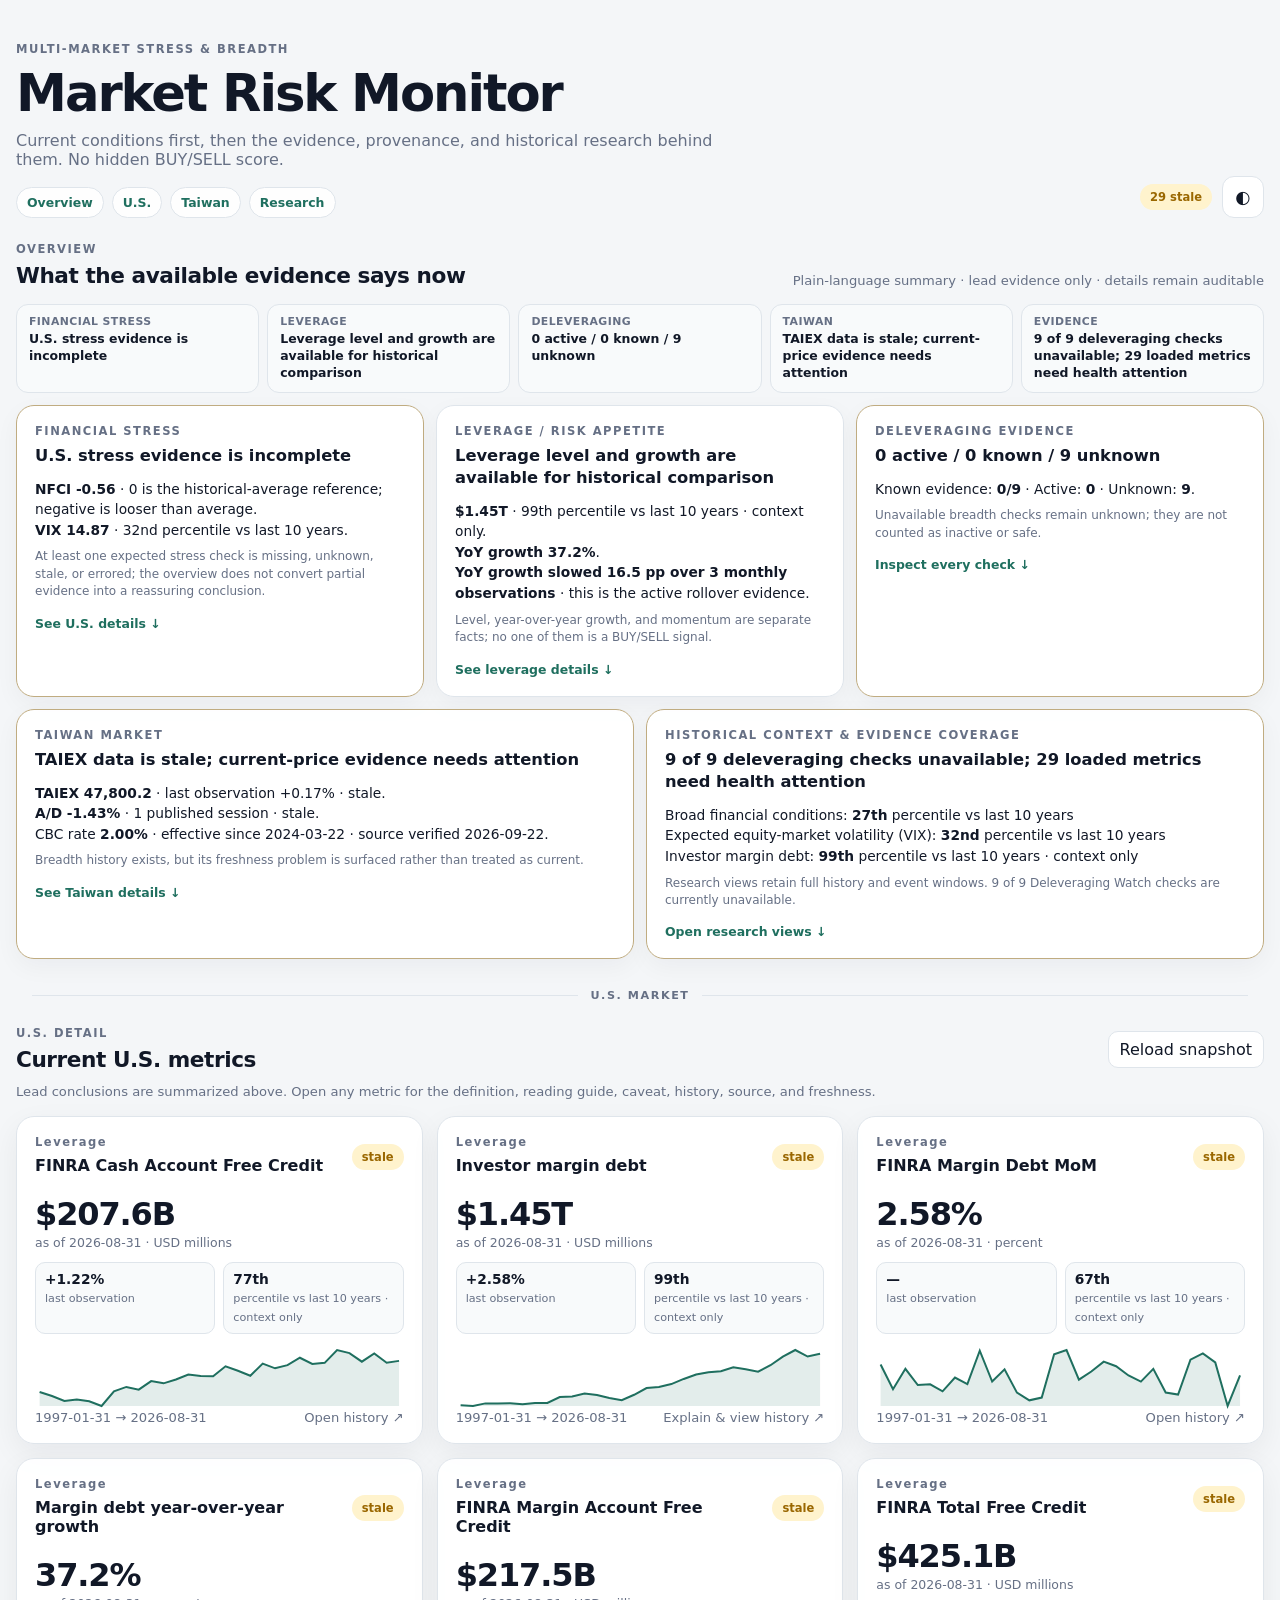
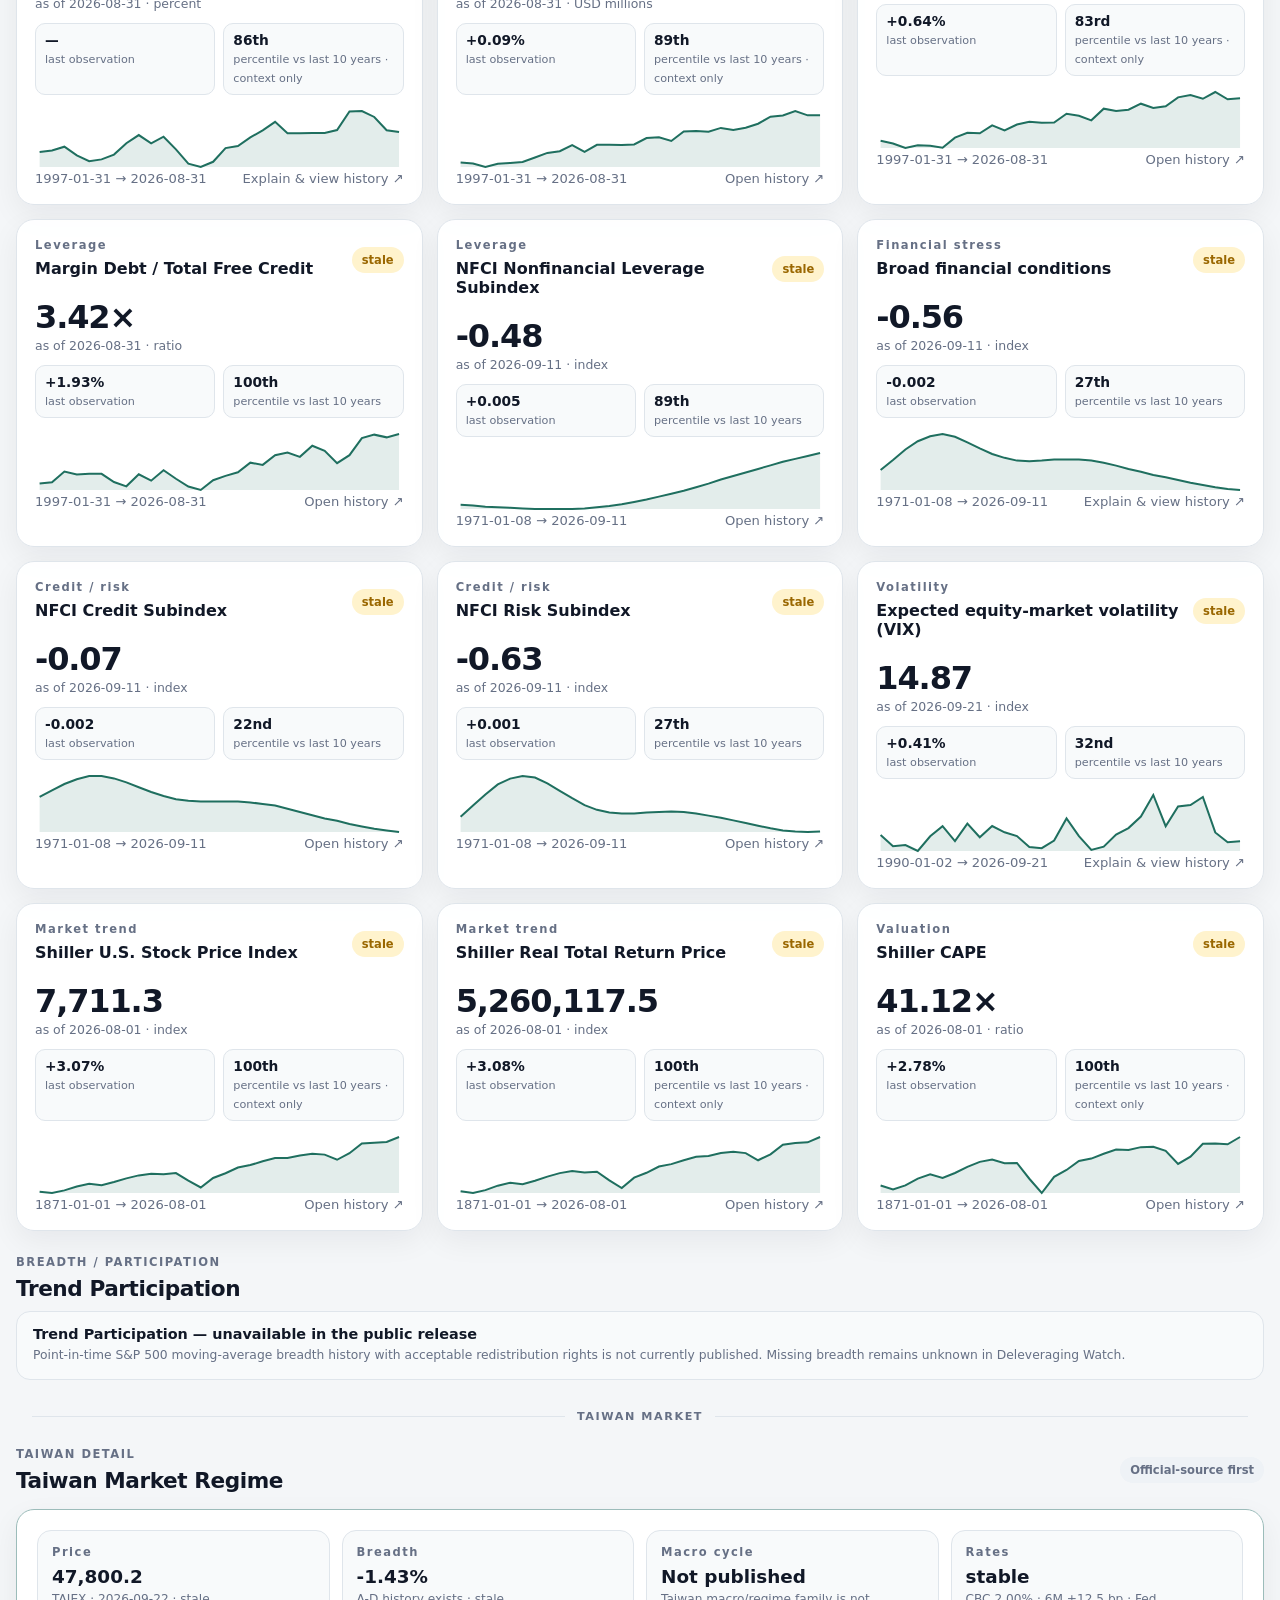
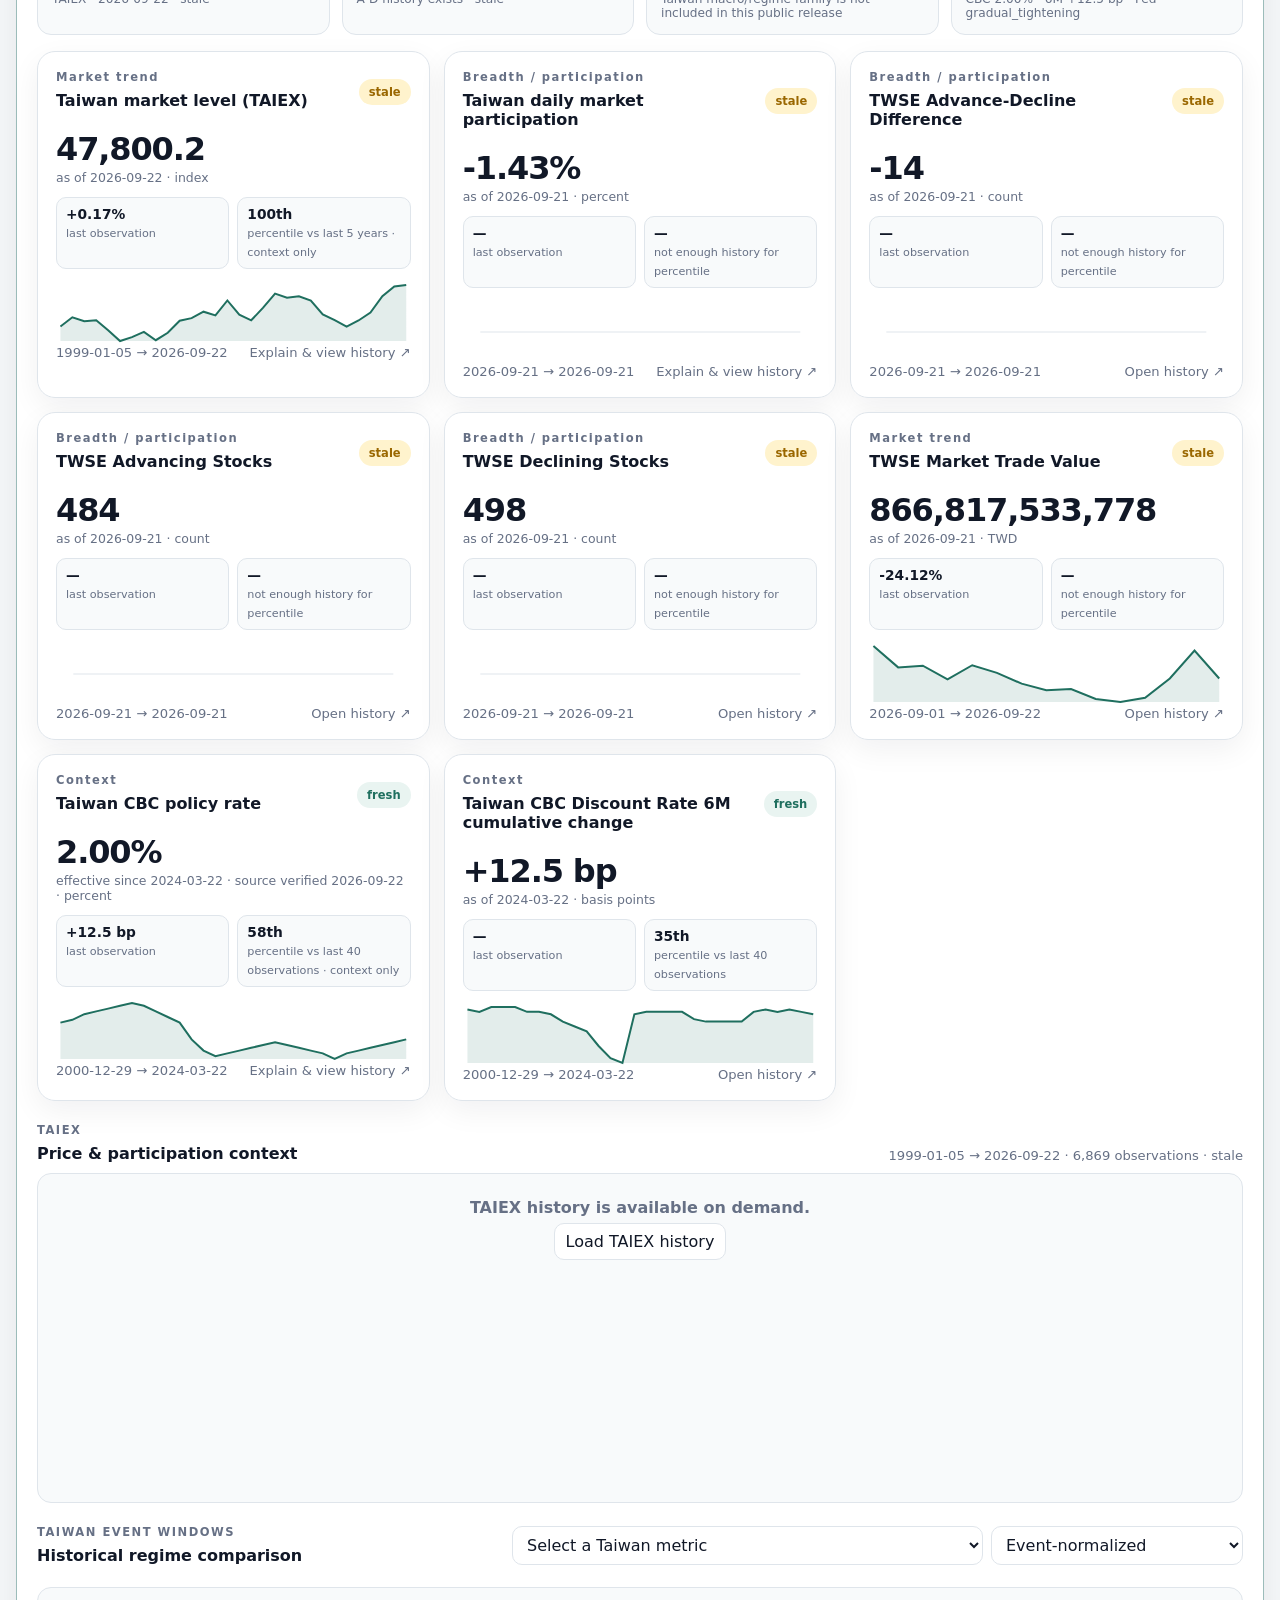
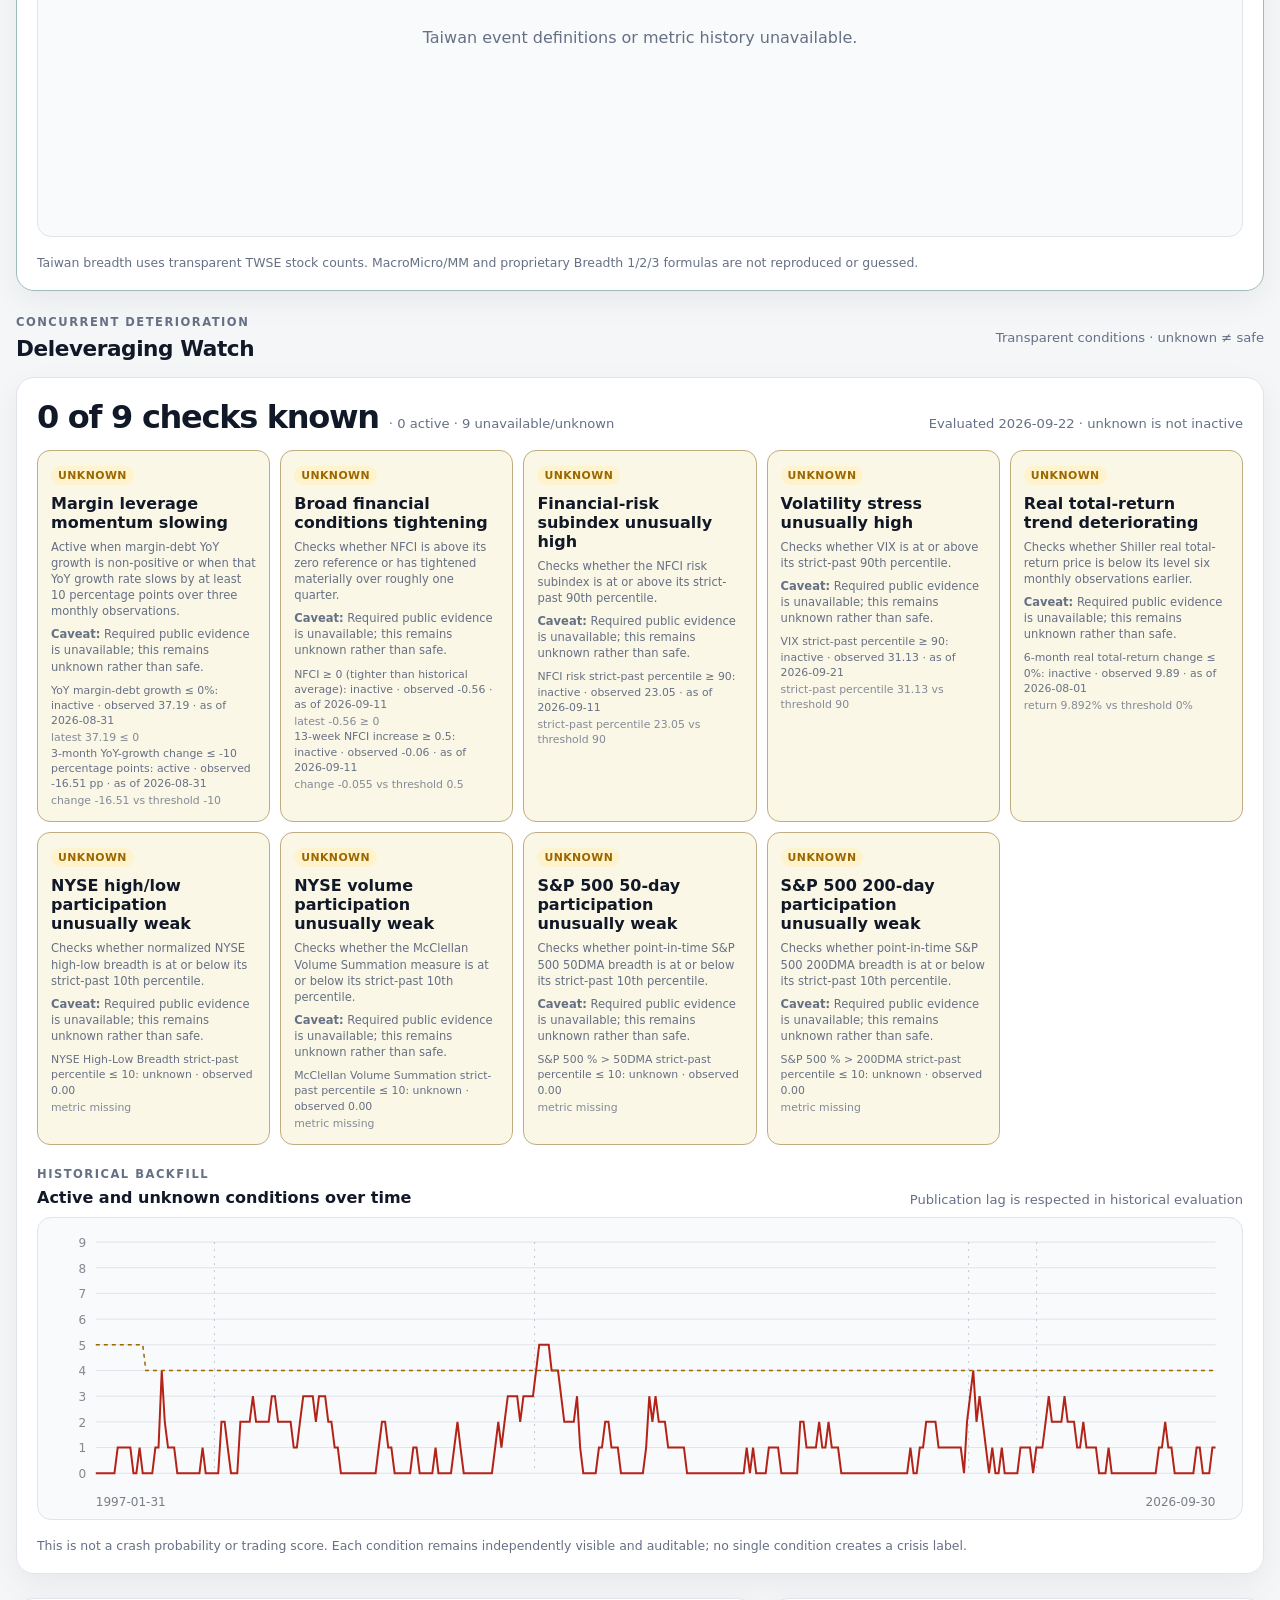
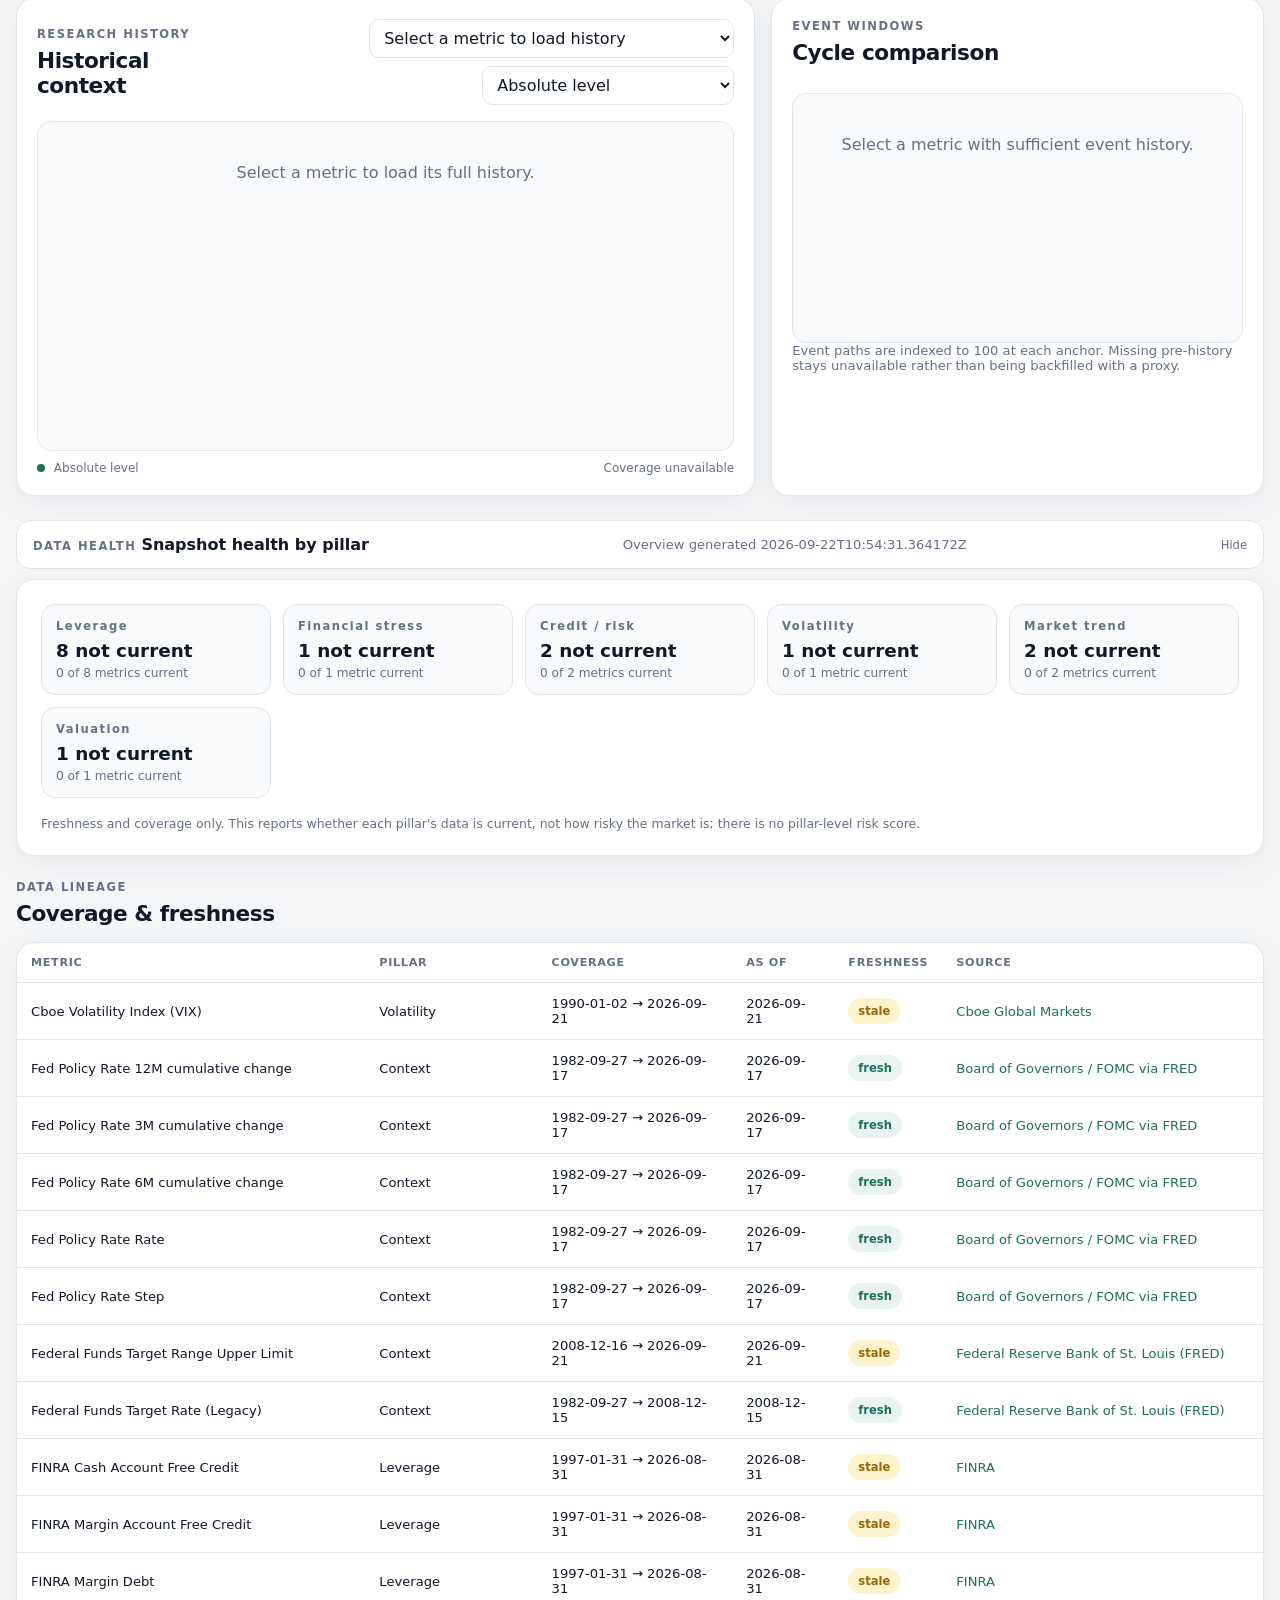
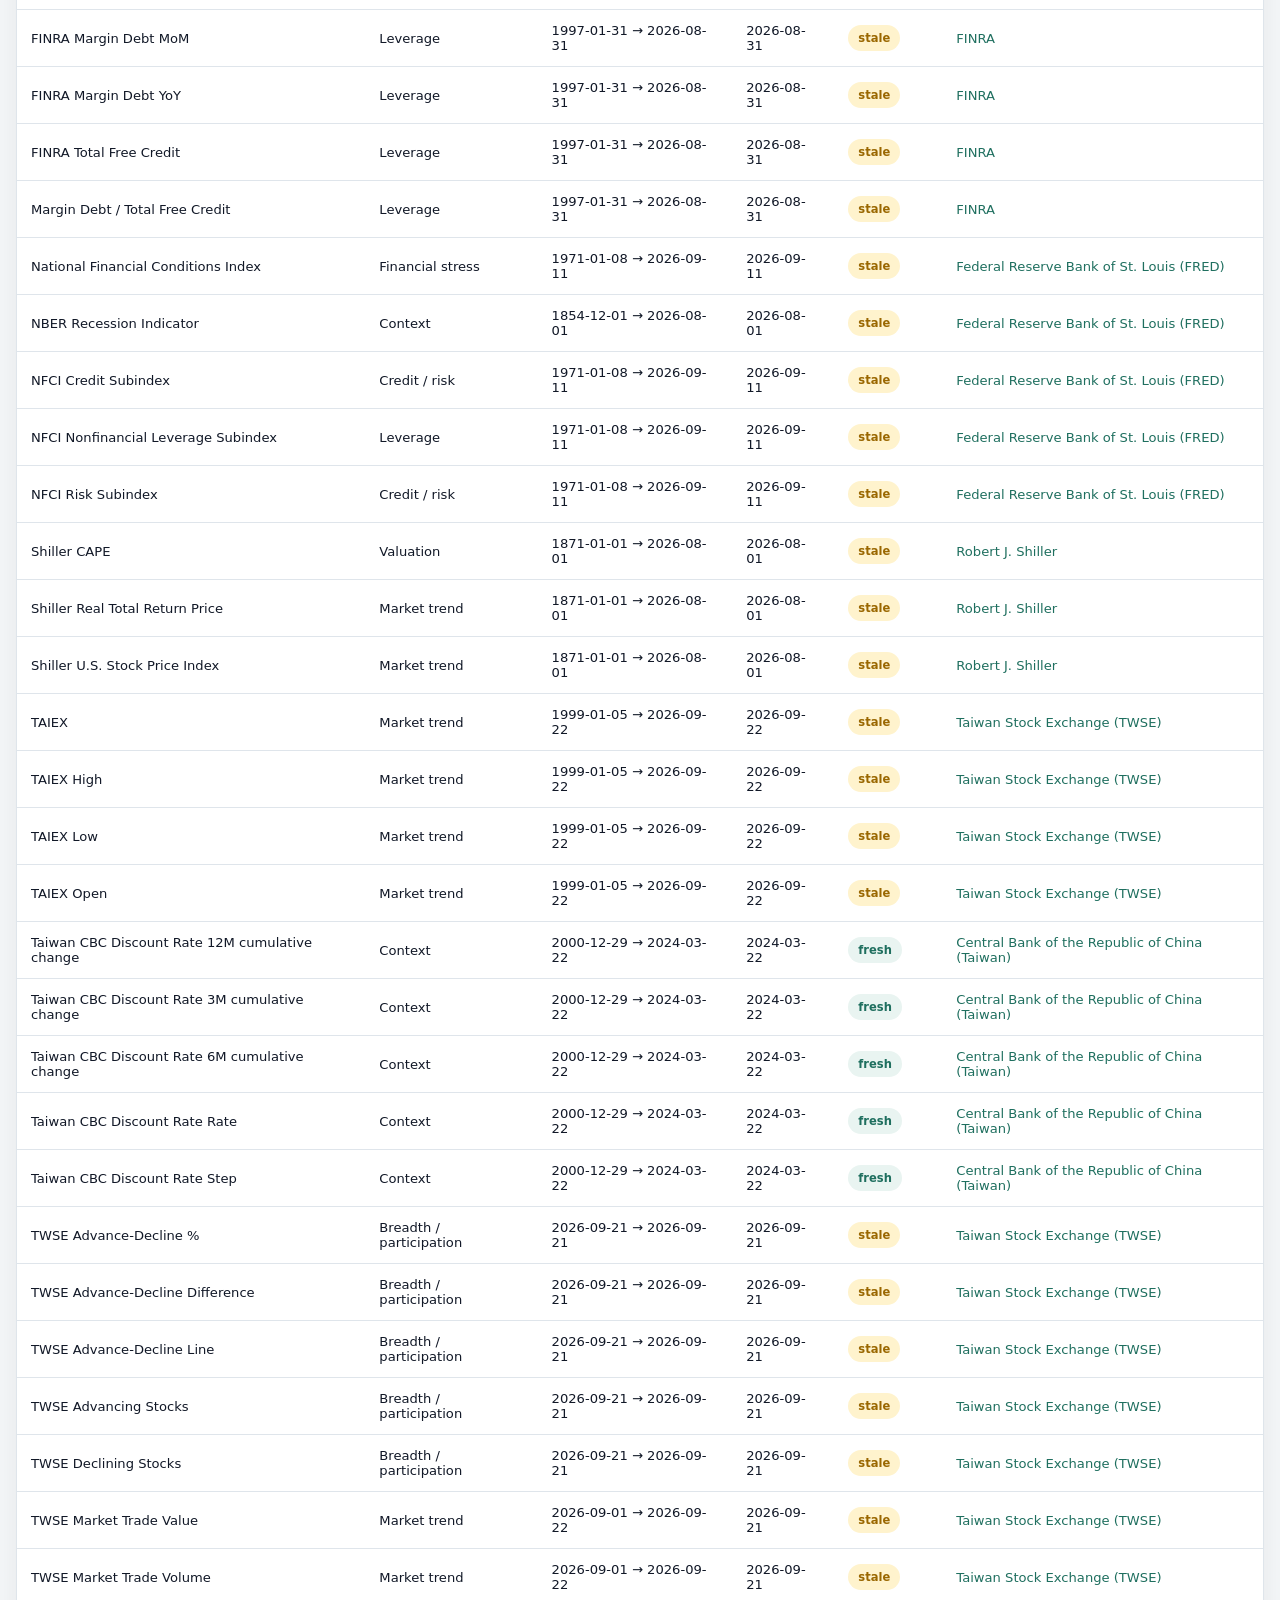
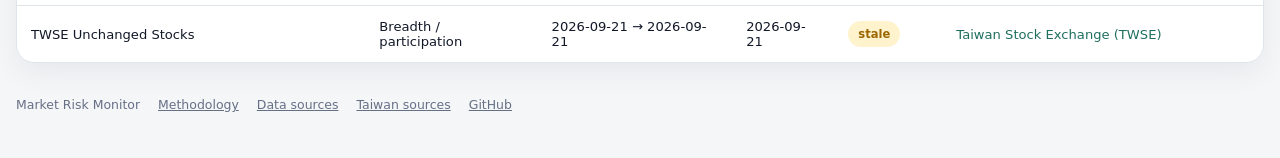
==== index.html @ dc927da9 "feat: refine keyboard and chart accessibility" ====
<!doctype html>
<html lang="en" data-theme="dark">
<head>
  <meta charset="utf-8">
  <meta name="viewport" content="width=device-width, initial-scale=1">
  <meta name="color-scheme" content="dark light">
  <title>Market Risk Monitor</title>
  <meta name="description" content="Explainable U.S. and Taiwan market risk, breadth, macro, and historical context dashboard.">
  <link rel="stylesheet" href="./assets/styles.css">
</head>
<body>
  <header class="site-header">
    <div>
      <p class="eyebrow">MULTI-MARKET STRESS &amp; BREADTH</p>
      <h1>Market Risk Monitor</h1>
      <p class="subtitle">Current conditions first, then the evidence, provenance, and historical research behind them. No hidden BUY/SELL score.</p>
      <nav class="mode-nav" aria-label="Dashboard sections">
        <a href="#overview">Overview</a>
        <a href="#us-detail">U.S.</a>
        <a href="#taiwan-detail">Taiwan</a>
        <a href="#research">Research</a>
      </nav>
    </div>
    <div class="header-actions">
      <span id="global-freshness" class="badge badge-neutral">Loading data…</span>
      <button id="theme-toggle" class="icon-button" type="button" aria-label="Toggle theme">◐</button>
    </div>
  </header>

  <main>
    <section id="overview" class="section-block overview-section" aria-labelledby="overview-title">
      <div class="section-heading overview-heading">
        <div>
          <p class="eyebrow">OVERVIEW</p>
          <h2 id="overview-title">What the available evidence says now</h2>
        </div>
        <p class="meta">Plain-language summary · lead evidence only · details remain auditable</p>
      </div>
      <div class="decision-summary" aria-label="At-a-glance market status">
        <a class="decision-row" href="#us-detail">
          <span>Financial stress</span>
          <strong id="decision-stress-state">Loading…</strong>
        </a>
        <a class="decision-row" href="#us-detail">
          <span>Leverage</span>
          <strong id="decision-leverage-state">Loading…</strong>
        </a>
        <a class="decision-row" href="#signals-detail">
          <span>Deleveraging</span>
          <strong id="decision-deleveraging-state">Loading…</strong>
        </a>
        <a class="decision-row" href="#taiwan-detail">
          <span>Taiwan</span>
          <strong id="decision-taiwan-state">Loading…</strong>
        </a>
        <a class="decision-row" href="#research">
          <span>Evidence</span>
          <strong id="decision-coverage-state">Loading…</strong>
        </a>
      </div>
      <div class="overview-grid">
        <article class="panel overview-card" data-overview-card="stress">
          <p class="eyebrow">FINANCIAL STRESS</p>
          <h3 id="overview-stress-state">Loading current stress evidence…</h3>
          <p id="overview-stress-evidence" class="overview-evidence">NFCI and VIX evidence will appear here.</p>
          <p id="overview-stress-note" class="overview-note">No conclusion is produced without the underlying observations.</p>
          <a class="drill-link" href="#us-detail">See U.S. details ↓</a>
        </article>

        <article class="panel overview-card" data-overview-card="leverage">
          <p class="eyebrow">LEVERAGE / RISK APPETITE</p>
          <h3 id="overview-leverage-state">Loading leverage evidence…</h3>
          <p id="overview-leverage-evidence" class="overview-evidence">FINRA level, growth, and historical context will appear here.</p>
          <p id="overview-leverage-note" class="overview-note">Level, growth, and momentum are kept separate.</p>
          <a class="drill-link" href="#us-detail">See leverage details ↓</a>
        </article>

        <article class="panel overview-card" data-overview-card="deleveraging">
          <p class="eyebrow">DELEVERAGING EVIDENCE</p>
          <h3 id="overview-deleveraging-state">Loading signal coverage…</h3>
          <p id="overview-deleveraging-evidence" class="overview-evidence">Known, active, and unavailable checks will appear here.</p>
          <p id="overview-deleveraging-note" class="overview-note">Unknown evidence is never interpreted as safe.</p>
          <a class="drill-link" href="#signals-detail">Inspect every check ↓</a>
        </article>

        <article class="panel overview-card overview-card-wide" data-overview-card="taiwan">
          <p class="eyebrow">TAIWAN MARKET</p>
          <h3 id="overview-taiwan-state">Loading Taiwan market evidence…</h3>
          <p id="overview-taiwan-evidence" class="overview-evidence">TAIEX, breadth coverage, and policy-rate context will appear here.</p>
          <p id="overview-taiwan-note" class="overview-note">A one-session breadth snapshot is not treated as a trend.</p>
          <a class="drill-link" href="#taiwan-detail">See Taiwan details ↓</a>
        </article>

        <article class="panel overview-card overview-card-wide" data-overview-card="coverage">
          <p class="eyebrow">HISTORICAL CONTEXT &amp; EVIDENCE COVERAGE</p>
          <h3 id="overview-evidence-state">Loading historical comparison coverage…</h3>
          <p id="overview-evidence-evidence" class="overview-evidence">Metric-specific comparison windows and missing evidence will appear here.</p>
          <p id="overview-evidence-note" class="overview-note">Historical ranks describe the comparison set; they are not a forecast by themselves.</p>
          <a class="drill-link" href="#research">Open research views ↓</a>
        </article>
      </div>
    </section>

    <div class="market-divider" aria-hidden="true">
      <span>U.S. MARKET</span>
    </div>

    <section id="us-detail" class="section-block" aria-labelledby="metrics-title">
      <div class="section-heading">
        <div>
          <p class="eyebrow">U.S. DETAIL</p>
          <h2 id="metrics-title">Current U.S. metrics</h2>
        </div>
        <button id="refresh-view" class="text-button" type="button">Reload snapshot</button>
      </div>
      <p class="section-intro">Lead conclusions are summarized above. Open any metric for the definition, reading guide, caveat, history, source, and freshness.</p>
      <div id="metric-grid" class="metric-grid">
        <div class="panel empty-state">
          <strong>Current U.S. snapshot is unavailable.</strong>
          <span>Source and freshness details will appear when a published snapshot is available.</span>
        </div>
      </div>
    </section>

    <section id="trend-participation-section" class="section-block optional-module compact-optional" aria-labelledby="trend-participation-title">
      <div class="section-heading">
        <div>
          <p class="eyebrow">BREADTH / PARTICIPATION</p>
          <h2 id="trend-participation-title">Trend Participation</h2>
        </div>
        <div id="trend-controls" class="history-controls" hidden>
          <label class="toggle-control">
            <input id="ma-bands-toggle" type="checkbox">
            <span>Custom heuristic bands</span>
          </label>
          <label class="toggle-control">
            <input id="ma-spx-toggle" type="checkbox">
            <span>SPX overlay</span>
          </label>
        </div>
      </div>
      <div id="trend-panel" class="panel trend-panel">
        <div id="ma-summary" class="trend-summary">
          <div class="optional-state"><strong>Trend Participation — unavailable in the public release</strong><span>Point-in-time S&amp;P 500 moving-average breadth history with acceptable redistribution rights is not currently published. Missing breadth remains unknown in Deleveraging Watch.</span></div>
        </div>
        <div id="ma-chart" class="chart-frame" hidden>
          <div class="empty-state compact">Trend Participation history will appear here when published.</div>
        </div>
        <div id="trend-legend" class="trend-legend" hidden>
          <span><i class="line-swatch line-20"></i>20DMA</span>
          <span><i class="line-swatch line-50"></i>50DMA</span>
          <span><i class="line-swatch line-200"></i>200DMA</span>
          <span class="meta">Heuristic bands are optional and non-canonical.</span>
        </div>
        <div id="ma-study-block" hidden>
          <div class="signal-history-header">
            <div>
              <p class="eyebrow">THRESHOLD STUDY</p>
              <h3>&lt;25% / &lt;15% historical outcomes</h3>
            </div>
            <span id="ma-study-status" class="meta">Study snapshot not loaded</span>
          </div>
          <div id="ma-study-summary" class="ma-study-grid"></div>
          <div class="table-wrap ma-study-table-wrap">
            <table class="ma-study-table">
              <thead>
                <tr>
                  <th>Date</th>
                  <th>Cross</th>
                  <th>Breadth</th>
                  <th>SPX</th>
                  <th>1W</th>
                  <th>1M</th>
                  <th>3M</th>
                  <th>6M</th>
                  <th>63d local low</th>
                </tr>
              </thead>
              <tbody id="ma-study-body">
                <tr><td colspan="9" class="empty-cell">No threshold-study episodes loaded.</td></tr>
              </tbody>
            </table>
          </div>
        </div>
      </div>
    </section>

    <div class="market-divider" aria-hidden="true">
      <span>TAIWAN MARKET</span>
    </div>

    <section id="taiwan-detail" class="section-block taiwan-section" aria-labelledby="taiwan-title">
      <div class="section-heading">
        <div>
          <p class="eyebrow">TAIWAN DETAIL</p>
          <h2 id="taiwan-title">Taiwan Market Regime</h2>
        </div>
        <span class="badge badge-neutral">Official-source first</span>
      </div>
      <div class="panel taiwan-panel">
        <div id="tw-state-grid" class="regime-grid">
          <div class="empty-state compact">Taiwan snapshots not loaded yet.</div>
        </div>
        <div id="tw-metric-grid" class="metric-grid taiwan-metric-grid"></div>
        <div class="signal-history-header">
          <div>
            <p class="eyebrow">TAIEX</p>
            <h3>Price &amp; participation context</h3>
          </div>
          <span id="tw-history-status" class="meta">Coverage unavailable</span>
        </div>
        <div id="tw-taiex-chart" class="chart-frame">
          <div class="empty-state compact">TAIEX history will appear here.</div>
        </div>
        <div class="signal-history-header">
          <div>
            <p class="eyebrow">TAIWAN EVENT WINDOWS</p>
            <h3>Historical regime comparison</h3>
          </div>
          <div class="history-controls">
            <select id="tw-event-metric" class="select-control" aria-label="Taiwan event comparison metric">
              <option value="tw_taiex">TAIEX</option>
            </select>
            <select id="tw-event-mode" class="select-control" aria-label="Taiwan event comparison mode">
              <option value="normalized">Event-normalized</option>
              <option value="raw">Raw level</option>
              <option value="pit_percentile">Point-in-time percentile</option>
            </select>
          </div>
        </div>
        <div id="tw-event-list" class="event-list"></div>
        <div id="tw-event-chart" class="chart-frame short">
          <div class="empty-state compact">Taiwan event comparison will appear here.</div>
        </div>
        <p class="disclaimer">Taiwan breadth uses transparent TWSE stock counts. MacroMicro/MM and proprietary Breadth 1/2/3 formulas are not reproduced or guessed.</p>
      </div>
    </section>

    <section id="signals-detail" class="section-block" aria-labelledby="signals-title">
      <div class="section-heading">
        <div>
          <p class="eyebrow">CONCURRENT DETERIORATION</p>
          <h2 id="signals-title">Deleveraging Watch</h2>
        </div>
        <p class="meta">Transparent conditions · unknown ≠ safe</p>
      </div>
      <div class="panel signal-panel">
        <div id="signal-summary" class="signal-summary">
          <div class="empty-state compact">Signal snapshot not available.</div>
        </div>
        <div id="signal-grid" class="signal-grid"></div>
        <div class="signal-history-header">
          <div>
            <p class="eyebrow">HISTORICAL BACKFILL</p>
            <h3>Active and unknown conditions over time</h3>
          </div>
          <span class="meta">Publication lag is respected in historical evaluation</span>
        </div>
        <div id="signal-history-chart" class="chart-frame short">
          <div class="empty-state compact">Historical signal state will appear here.</div>
        </div>
        <p class="disclaimer">This is not a crash probability or trading score. Each condition remains independently visible and auditable; no single condition creates a crisis label.</p>
      </div>
    </section>

    <section id="research" class="section-block history-layout" aria-labelledby="history-title">
      <div class="panel">
        <div class="section-heading">
          <div>
            <p class="eyebrow">RESEARCH HISTORY</p>
            <h2 id="history-title">Historical context</h2>
          </div>
          <div class="history-controls">
            <select id="history-metric" class="select-control" aria-label="Historical metric">
              <option value="">No metric data</option>
            </select>
            <select id="history-mode" class="select-control" aria-label="Historical comparison mode">
              <option value="absolute">Absolute level</option>
              <option value="pit_percentile">Point-in-time percentile</option>
              <option value="rolling_percentile">Rolling percentile</option>
              <option value="rate_change">Rate of change</option>
            </select>
          </div>
        </div>
        <div id="history-chart" class="chart-frame">
          <div class="empty-state compact">Historical series will appear here.</div>
        </div>
        <div class="chart-legend">
          <span id="history-mode-label"><i class="legend-dot"></i> Absolute level</span>
          <span id="history-coverage">Coverage unavailable</span>
        </div>
      </div>

      <div class="panel">
        <div class="section-heading">
          <div>
            <p class="eyebrow">EVENT WINDOWS</p>
            <h2>Cycle comparison</h2>
          </div>
        </div>
        <div id="event-list" class="event-list"></div>
        <div id="event-chart" class="chart-frame short">
          <div class="empty-state compact">Select a metric with sufficient event history.</div>
        </div>
        <p class="meta">Event paths are indexed to 100 at each anchor. Missing pre-history stays unavailable rather than being backfilled with a proxy.</p>
      </div>
    </section>

    <details id="data-health-details" class="section-block disclosure-block">
      <summary>
        <span>
          <span class="eyebrow">DATA HEALTH</span>
          <strong>Snapshot health by pillar</strong>
        </span>
        <span id="data-generated" class="meta">Snapshot not loaded</span>
      </summary>
      <div class="panel hero-panel">
        <div id="regime-grid" class="regime-grid">
          <div class="empty-state compact">Waiting for production snapshots.</div>
        </div>
        <p class="disclaimer">Freshness and coverage only. This reports whether each pillar's data is current, not how risky the market is; there is no pillar-level risk score.</p>
      </div>
    </details>

    <section class="section-block" aria-labelledby="coverage-title">
      <div class="section-heading">
        <div>
          <p class="eyebrow">DATA LINEAGE</p>
          <h2 id="coverage-title">Coverage &amp; freshness</h2>
        </div>
      </div>
      <div class="panel table-wrap">
        <table>
          <thead>
            <tr>
              <th>Metric</th>
              <th>Pillar</th>
              <th>Coverage</th>
              <th>As of</th>
              <th>Freshness</th>
              <th>Source</th>
            </tr>
          </thead>
          <tbody id="coverage-body">
            <tr><td colspan="6" class="empty-cell">No generated metrics yet.</td></tr>
          </tbody>
        </table>
      </div>
    </section>
  </main>

  <dialog id="metric-dialog" class="metric-dialog" aria-labelledby="dialog-title">
    <form method="dialog" class="dialog-shell">
      <div class="dialog-header">
        <div>
          <p id="dialog-pillar" class="eyebrow"></p>
          <h2 id="dialog-title">Metric</h2>
        </div>
        <button id="dialog-close" class="icon-button" value="close" aria-label="Close metric details">×</button>
      </div>
      <div id="dialog-summary" class="detail-summary"></div>
      <div id="dialog-chart" class="chart-frame detail-chart"></div>
      <div id="dialog-source" class="source-box"></div>
    </form>
  </dialog>

  <footer>
    <span>Market Risk Monitor</span>
    <a href="./docs/methodology.md">Methodology</a>
    <a href="./docs/data-sources.md">Data sources</a>
    <a href="./docs/taiwan-sources.md">Taiwan sources</a>
    <a href="https://github.com/world4jason/Market-Risk-Monitor">GitHub</a>
  </footer>

  <script type="module" src="./assets/app.js"></script>
</body>
</html>
---- assets/styles.css ----
:root {
  --bg: #f4f6f8;
  --panel: #ffffff;
  --panel-soft: #f8fafb;
  --text: #111827;
  --muted: #667085;
  --line: #dfe5eb;
  --accent: #1f6f5f;
  --accent-soft: #e9f4f1;
  --warn: #9a6700;
  --warn-soft: #fff3cd;
  --danger: #b42318;
  --danger-soft: #fee4e2;
  --neutral-soft: #eef2f6;
  --shadow: 0 10px 30px rgba(16, 24, 40, .06);
  --radius: 18px;
}
html[data-theme="dark"] {
  --bg: #0b0f14; --panel: #111821; --panel-soft: #151e28; --text: #f4f7fa;
  --muted: #98a6b5; --line: #26323e; --accent: #5dc2aa; --accent-soft: #17352f;
  --warn: #e7b75f; --warn-soft: #3a2d15; --danger: #ff8278; --danger-soft: #3a1e1e;
  --neutral-soft: #1b2530; --shadow: 0 12px 36px rgba(0,0,0,.25);
}
* { box-sizing: border-box; }
html { background: var(--bg); color: var(--text); }
body {
  margin: 0; font-family: Inter, ui-sans-serif, system-ui, -apple-system, BlinkMacSystemFont, "Segoe UI", sans-serif;
  background: radial-gradient(circle at 20% -10%, color-mix(in srgb, var(--accent) 10%, transparent), transparent 30rem), var(--bg);
  color: var(--text);
}
a { color: inherit; }
button, select { font: inherit; }

:where(a, button, select, input, summary, [role="button"]):focus-visible {
  outline: 3px solid var(--text);
  outline-offset: 3px;
  box-shadow: 0 0 0 2px var(--panel);
}

.sr-only {
  position: absolute !important;
  width: 1px !important;
  height: 1px !important;
  padding: 0 !important;
  margin: -1px !important;
  overflow: hidden !important;
  clip: rect(0, 0, 0, 0) !important;
  white-space: nowrap !important;
  border: 0 !important;
}
.site-header, main, footer { width: min(1280px, calc(100% - 32px)); margin-inline: auto; }
.site-header { display: flex; align-items: flex-end; justify-content: space-between; gap: 24px; padding: 42px 0 24px; }
h1, h2, h3, p { margin-top: 0; }
h1 { margin-bottom: 8px; font-size: clamp(2rem, 4vw, 3.5rem); letter-spacing: -.04em; }
h2 { margin-bottom: 0; font-size: 1.35rem; letter-spacing: -.02em; }
h3 { margin-bottom: 4px; font-size: 1rem; }
.subtitle { margin: 0; color: var(--muted); max-width: 720px; }
.eyebrow { margin-bottom: 7px; font-size: .72rem; letter-spacing: .13em; font-weight: 800; color: var(--muted); }
.meta { color: var(--muted); font-size: .82rem; margin: 0; }
.header-actions { display: flex; gap: 10px; align-items: center; }
.icon-button, .text-button, .select-control { border: 1px solid var(--line); background: var(--panel); color: var(--text); }
.icon-button { width: 42px; height: 42px; border-radius: 12px; cursor: pointer; font-size: 1.1rem; }
.text-button { border-radius: 10px; padding: 8px 11px; cursor: pointer; }
.select-control { border-radius: 10px; padding: 8px 32px 8px 10px; min-width: 180px; }
.history-controls { display: flex; gap: 8px; flex-wrap: wrap; justify-content: flex-end; }
.panel { background: color-mix(in srgb, var(--panel) 96%, transparent); border: 1px solid var(--line); border-radius: var(--radius); box-shadow: var(--shadow); }
.hero-panel { padding: 24px; }
.taiwan-section { margin-top: 0; }
.taiwan-panel { padding: 20px; border-color: color-mix(in srgb, var(--accent) 35%, var(--line)); }
.taiwan-panel .regime-grid { grid-template-columns: repeat(4, minmax(0, 1fr)); margin-bottom: 16px; }
.taiwan-metric-grid { margin-top: 4px; }
.market-divider { width: min(1280px, calc(100% - 32px)); margin: 30px auto 18px; display: flex; align-items: center; gap: 12px; color: var(--muted); font-size: .7rem; letter-spacing: .14em; font-weight: 800; }
.market-divider::before, .market-divider::after { content: ""; height: 1px; background: var(--line); flex: 1; }

.section-block { margin-top: 24px; }
.section-heading { display: flex; align-items: center; justify-content: space-between; gap: 16px; margin-bottom: 16px; }
.disclaimer { margin: 18px 0 0; color: var(--muted); font-size: .78rem; }
.regime-grid { display: grid; grid-template-columns: repeat(5, minmax(0, 1fr)); gap: 12px; }
.regime-cell { padding: 14px; border-radius: 14px; background: var(--panel-soft); border: 1px solid var(--line); }
.regime-value { font-size: 1.15rem; font-weight: 800; margin-top: 2px; }
.regime-note { color: var(--muted); font-size: .76rem; margin-top: 5px; }
.metric-grid { display: grid; grid-template-columns: repeat(3, minmax(0, 1fr)); gap: 14px; }
.metric-card { padding: 18px; cursor: pointer; transition: transform .18s ease, border-color .18s ease; }
.metric-card:hover { transform: translateY(-2px); border-color: color-mix(in srgb, var(--accent) 50%, var(--line)); }
.metric-card-top, .metric-card-bottom { display: flex; align-items: center; justify-content: space-between; gap: 12px; }
.metric-value { font-size: 2rem; font-weight: 800; letter-spacing: -.035em; margin: 16px 0 2px; }
.metric-unit { color: var(--muted); font-size: .78rem; }
.metric-context { margin: 12px 0; display: grid; grid-template-columns: 1fr 1fr; gap: 8px; }
.context-chip { padding: 8px 9px; background: var(--panel-soft); border: 1px solid var(--line); border-radius: 10px; }
.context-chip strong { display: block; font-size: .86rem; }
.context-chip span { color: var(--muted); font-size: .7rem; }
.badge { display: inline-flex; align-items: center; min-height: 26px; padding: 4px 9px; border-radius: 999px; font-size: .72rem; font-weight: 750; border: 1px solid transparent; }
.badge-fresh { color: var(--accent); background: var(--accent-soft); }
.badge-stale { color: var(--warn); background: var(--warn-soft); }
.badge-error, .badge-missing { color: var(--danger); background: var(--danger-soft); }
.badge-neutral { color: var(--muted); background: var(--neutral-soft); }
.spark { width: 100%; height: 64px; display: block; overflow: visible; }
.spark .line, .history-svg .line { fill: none; stroke: var(--accent); stroke-width: 2; vector-effect: non-scaling-stroke; }
.spark .baseline, .history-svg .gridline { stroke: var(--line); stroke-width: 1; vector-effect: non-scaling-stroke; }
.spark .area { fill: color-mix(in srgb, var(--accent) 12%, transparent); }
.trend-panel { padding: 20px; }
.trend-summary { display: grid; grid-template-columns: repeat(3, minmax(0, 1fr)); gap: 10px; margin-bottom: 14px; }
.trend-stat { text-align: left; color: var(--text); border: 1px solid var(--line); background: var(--panel-soft); border-radius: 13px; padding: 13px; cursor: pointer; }
.trend-stat:hover { border-color: color-mix(in srgb, var(--accent) 45%, var(--line)); }
.trend-stat.missing { cursor: default; opacity: .6; }
.trend-stat span { display: block; color: var(--muted); font-size: .72rem; font-weight: 750; letter-spacing: .05em; text-transform: uppercase; }
.trend-stat strong { display: block; font-size: 1.45rem; margin: 5px 0 3px; }
.trend-stat small { color: var(--muted); font-size: .7rem; }
.trend-legend { display: flex; gap: 14px; align-items: center; flex-wrap: wrap; margin-top: 10px; color: var(--muted); font-size: .75rem; }
.line-swatch { display: inline-block; width: 26px; height: 0; margin-right: 6px; vertical-align: middle; border-top: 2px solid currentColor; }
.line-20 { color: var(--accent); }
.line-50 { color: var(--warn); border-top-style: dashed; }
.line-200 { color: var(--danger); border-top-style: dotted; }
.toggle-control { display: inline-flex; align-items: center; gap: 7px; min-height: 38px; padding: 7px 10px; border: 1px solid var(--line); border-radius: 10px; background: var(--panel); color: var(--muted); font-size: .76rem; }
.toggle-control input { accent-color: var(--accent); }
.ma-breadth-svg .ma-line-20,
.ma-breadth-svg .ma-line-50,
.ma-breadth-svg .ma-line-200,
.ma-breadth-svg .ma-spx-line { fill: none; vector-effect: non-scaling-stroke; }
.ma-breadth-svg .ma-line-20 { stroke: var(--accent); stroke-width: 2; }
.ma-breadth-svg .ma-line-50 { stroke: var(--warn); stroke-width: 2; stroke-dasharray: 8 5; }
.ma-breadth-svg .ma-line-200 { stroke: var(--danger); stroke-width: 2; stroke-dasharray: 2 5; }
.ma-breadth-svg .ma-spx-line { stroke: var(--muted); stroke-width: 1.25; opacity: .7; stroke-dasharray: 12 5 2 5; }
.ma-heuristic-line { stroke: var(--muted); stroke-width: 1; stroke-dasharray: 4 5; opacity: .55; vector-effect: non-scaling-stroke; }
.ma-study-grid { display: grid; grid-template-columns: repeat(4, minmax(0, 1fr)); gap: 8px; margin-top: 14px; }
.ma-study-card { padding: 10px; border: 1px solid var(--line); border-radius: 11px; background: var(--panel-soft); }
.ma-study-card strong { display: block; font-size: .9rem; }
.ma-study-card span { color: var(--muted); font-size: .68rem; }
.signal-panel { padding: 20px; }
.signal-summary { display: flex; align-items: baseline; justify-content: space-between; gap: 16px; margin-bottom: 14px; }
.signal-summary-main { display: flex; align-items: baseline; gap: 10px; flex-wrap: wrap; }
.signal-summary-main strong { font-size: 2rem; letter-spacing: -.04em; }
.signal-grid { display: grid; grid-template-columns: repeat(5, minmax(0, 1fr)); gap: 10px; }
.signal-card { padding: 13px; border-radius: 13px; border: 1px solid var(--line); background: var(--panel-soft); min-width: 0; }
.signal-card[data-status="active"] { border-color: color-mix(in srgb, var(--danger) 45%, var(--line)); background: color-mix(in srgb, var(--danger-soft) 55%, var(--panel-soft)); }
.signal-card[data-status="unknown"] { border-color: color-mix(in srgb, var(--warn) 45%, var(--line)); background: color-mix(in srgb, var(--warn-soft) 45%, var(--panel-soft)); }
.signal-status { display: inline-flex; padding: 3px 7px; border-radius: 999px; font-size: .68rem; font-weight: 800; text-transform: uppercase; letter-spacing: .04em; margin-bottom: 9px; }
.signal-card[data-status="active"] .signal-status { color: var(--danger); background: var(--danger-soft); }
.signal-card[data-status="inactive"] .signal-status { color: var(--accent); background: var(--accent-soft); }
.signal-card[data-status="unknown"] .signal-status { color: var(--warn); background: var(--warn-soft); }
.signal-card p { color: var(--muted); font-size: .72rem; line-height: 1.4; margin: 7px 0 0; }
.signal-rule { margin-top: 8px; color: var(--muted); font-size: .68rem; line-height: 1.4; }
.signal-history-header { display: flex; justify-content: space-between; align-items: end; gap: 16px; margin: 22px 0 10px; }
.signal-history-header h3 { margin: 0; }
.signal-svg .active-line { fill: none; stroke: var(--danger); stroke-width: 2; vector-effect: non-scaling-stroke; }
.signal-svg .unknown-line { fill: none; stroke: var(--warn); stroke-width: 1.5; stroke-dasharray: 4 4; vector-effect: non-scaling-stroke; }
.signal-event-line { stroke: var(--muted); stroke-width: 1; stroke-dasharray: 2 5; opacity: .35; vector-effect: non-scaling-stroke; }
.history-layout { display: grid; grid-template-columns: 1.35fr .9fr; gap: 16px; }
.history-layout > .panel { padding: 20px; min-width: 0; }
.chart-frame { min-height: 330px; border-radius: 14px; background: var(--panel-soft); border: 1px solid var(--line); overflow: hidden; position: relative; }
.chart-frame.short { min-height: 250px; }
.detail-chart { min-height: 390px; }
.history-svg { width: 100%; height: 100%; min-height: inherit; display: block; }
.recession-band { fill: color-mix(in srgb, var(--muted) 12%, transparent); }
.chart-legend { display: flex; justify-content: space-between; gap: 16px; margin-top: 10px; color: var(--muted); font-size: .75rem; }
.legend-dot { display:inline-block; width: 8px; height: 8px; border-radius: 50%; background: var(--accent); margin-right: 5px; }
.event-list { display: flex; flex-wrap: wrap; gap: 7px; margin-bottom: 12px; }
.event-pill { display: inline-flex; align-items: center; gap: 6px; padding: 6px 8px; border-radius: 9px; background: var(--panel-soft); border: 1px solid var(--line); font-size: .72rem; color: var(--muted); }
.event-dot { width: 7px; height: 7px; border-radius: 50%; flex: 0 0 auto; }
.event-pill.unavailable { opacity: .45; text-decoration: line-through; }
.table-wrap { overflow-x: auto; }
table { width: 100%; border-collapse: collapse; min-width: 760px; }
th, td { text-align: left; padding: 13px 14px; border-bottom: 1px solid var(--line); font-size: .82rem; }
th { color: var(--muted); font-size: .7rem; letter-spacing: .06em; text-transform: uppercase; }
tbody tr:last-child td { border-bottom: none; }
.source-link { color: var(--accent); text-decoration: none; }
.empty-cell { color: var(--muted); text-align: center; }
.empty-state { color: var(--muted); display: flex; flex-direction: column; gap: 6px; align-items: center; justify-content: center; text-align: center; min-height: 180px; padding: 24px; }
.empty-state.compact { min-height: 100px; }
.metric-dialog { width: min(980px, calc(100% - 30px)); max-height: calc(100vh - 30px); border: 1px solid var(--line); border-radius: 20px; background: var(--panel); color: var(--text); box-shadow: 0 30px 90px rgba(0,0,0,.35); padding: 0; }
.metric-dialog::backdrop { background: rgba(0,0,0,.55); backdrop-filter: blur(5px); }
.dialog-shell { padding: 22px; }
.dialog-header { display: flex; justify-content: space-between; align-items: center; margin-bottom: 14px; }
.detail-summary { display: grid; grid-template-columns: repeat(4, 1fr); gap: 10px; margin-bottom: 14px; }
.detail-stat { padding: 12px; background: var(--panel-soft); border: 1px solid var(--line); border-radius: 12px; }
.detail-stat strong { display: block; font-size: 1.05rem; }
.detail-stat span { color: var(--muted); font-size: .72rem; }
.source-box { margin-top: 14px; padding: 12px 14px; border-radius: 12px; background: var(--panel-soft); color: var(--muted); font-size: .8rem; }
footer { padding: 34px 0 46px; display: flex; gap: 18px; color: var(--muted); font-size: .78rem; }
@media (max-width: 980px) {
  .regime-grid { grid-template-columns: repeat(2, 1fr); }
  .taiwan-panel .regime-grid { grid-template-columns: repeat(2, 1fr); }
  .metric-grid { grid-template-columns: repeat(2, 1fr); }
  .history-layout { grid-template-columns: 1fr; }
  .signal-grid { grid-template-columns: repeat(2, 1fr); }
  .trend-summary { grid-template-columns: repeat(3, 1fr); }
  .ma-study-grid { grid-template-columns: repeat(2, 1fr); }
}
@media (max-width: 640px) {
  .site-header { align-items: flex-start; padding-top: 26px; }
  .header-actions { flex-direction: column-reverse; align-items: flex-end; }
  .metric-grid, .regime-grid, .signal-grid, .trend-summary, .ma-study-grid, .taiwan-panel .regime-grid { grid-template-columns: 1fr; }
  .section-heading { align-items: flex-start; }
  .history-controls { width: 100%; justify-content: stretch; }
  .history-controls .select-control { flex: 1 1 100%; min-width: 0; }
  .detail-summary { grid-template-columns: 1fr 1fr; }
  .metric-value { font-size: 1.7rem; }
  .signal-summary, .signal-history-header { align-items: flex-start; flex-direction: column; }
  footer { flex-wrap: wrap; }
}


[hidden] { display: none !important; }

.mode-nav {
  display: flex;
  gap: 8px;
  flex-wrap: wrap;
  margin-top: 18px;
}
.mode-nav a, .drill-link {
  color: var(--accent);
  text-decoration: none;
  font-size: .78rem;
  font-weight: 750;
}
.mode-nav a {
  padding: 7px 10px;
  border: 1px solid var(--line);
  border-radius: 999px;
  background: color-mix(in srgb, var(--panel) 92%, transparent);
}
.mode-nav a:hover, .drill-link:hover { text-decoration: underline; }

.overview-section { margin-top: 0; }
.overview-heading { align-items: end; }
.overview-grid {
  display: grid;
  grid-template-columns: repeat(12, minmax(0, 1fr));
  gap: 12px;
}
.overview-card {
  grid-column: span 4;
  padding: 18px;
  box-shadow: 0 8px 24px rgba(16, 24, 40, .045);
}
.overview-card-wide { grid-column: span 6; }
.overview-card h3 {
  margin: 0;
  font-size: 1.02rem;
  line-height: 1.35;
}
.overview-evidence {
  margin: 12px 0 8px;
  line-height: 1.5;
  font-size: .86rem;
}
.overview-note {
  margin: 0 0 12px;
  color: var(--muted);
  font-size: .75rem;
  line-height: 1.45;
}
.overview-evidence strong { color: var(--text); }
.overview-card[data-state="attention"] {
  border-color: color-mix(in srgb, var(--warn) 45%, var(--line));
}
.overview-card[data-state="missing"] {
  border-color: color-mix(in srgb, var(--danger) 45%, var(--line));
}

.section-intro {
  max-width: 860px;
  margin: -6px 0 14px;
  color: var(--muted);
  font-size: .82rem;
  line-height: 1.5;
}

.optional-module.compact-optional .section-heading { margin-bottom: 10px; }
.optional-module.compact-optional .trend-panel {
  padding: 0;
  box-shadow: none;
  background: transparent;
  border: 0;
}
.optional-module.compact-optional .trend-summary {
  display: block;
  margin: 0;
}
.optional-state {
  display: grid;
  gap: 5px;
  padding: 14px 16px;
  border: 1px solid var(--line);
  border-radius: 14px;
  background: var(--panel-soft);
}
.optional-state strong { font-size: .9rem; }
.optional-state span { color: var(--muted); font-size: .77rem; line-height: 1.45; }

.disclosure-block > summary {
  list-style: none;
  display: flex;
  align-items: center;
  justify-content: space-between;
  gap: 16px;
  cursor: pointer;
  padding: 14px 16px;
  border: 1px solid var(--line);
  border-radius: 14px;
  background: var(--panel);
}
.disclosure-block > summary::-webkit-details-marker { display: none; }
.disclosure-block > summary .eyebrow { margin: 0 0 3px; }
.disclosure-block[open] > summary { margin-bottom: 10px; }
.disclosure-block[open] > summary::after { content: "Hide"; color: var(--muted); font-size: .72rem; }
.disclosure-block:not([open]) > summary::after { content: "Show"; color: var(--muted); font-size: .72rem; }

.context-guide {
  display: grid;
  gap: 8px;
  margin-bottom: 12px;
  padding-bottom: 12px;
  border-bottom: 1px solid var(--line);
}
.context-guide h3 { margin: 0; }
.context-guide p { margin: 0; line-height: 1.5; }
.context-guide dl {
  display: grid;
  grid-template-columns: 110px 1fr;
  gap: 6px 10px;
  margin: 2px 0 0;
}
.context-guide dt {
  color: var(--muted);
  font-size: .7rem;
  font-weight: 800;
  text-transform: uppercase;
  letter-spacing: .05em;
}
.context-guide dd {
  margin: 0;
  font-size: .78rem;
  line-height: 1.45;
}
.source-meta { line-height: 1.55; }
.health-passive { color: var(--muted); font-size: .76rem; }

@media (max-width: 980px) {
  .overview-card, .overview-card-wide { grid-column: span 6; }
}
@media (max-width: 640px) {
  .overview-card, .overview-card-wide { grid-column: span 12; }
  .overview-heading { align-items: flex-start; }
  .mode-nav { margin-top: 14px; }
  .disclosure-block > summary { align-items: flex-start; flex-direction: column; }
  .context-guide dl { grid-template-columns: 1fr; gap: 3px; }
  .context-guide dd { margin-bottom: 4px; }
}


.decision-summary {
  display: grid;
  grid-template-columns: repeat(5, minmax(0, 1fr));
  gap: 8px;
  margin-bottom: 12px;
}
.decision-row {
  min-width: 0;
  padding: 10px 12px;
  border: 1px solid var(--line);
  border-radius: 12px;
  background: var(--panel-soft);
  text-decoration: none;
}
.decision-row span {
  display: block;
  margin-bottom: 3px;
  color: var(--muted);
  font-size: .68rem;
  font-weight: 800;
  letter-spacing: .04em;
  text-transform: uppercase;
}
.decision-row strong {
  display: block;
  font-size: .78rem;
  line-height: 1.35;
}
.decision-row:hover {
  border-color: color-mix(in srgb, var(--accent) 45%, var(--line));
}
.signal-rule-reason {
  display: inline-block;
  margin-top: 2px;
  opacity: .8;
}

@media (max-width: 980px) {
  .decision-summary { grid-template-columns: 1fr 1fr; }
  .decision-row:last-child { grid-column: 1 / -1; }
}
@media (max-width: 640px) {
  .site-header { padding-bottom: 14px; }
  .site-header h1 { font-size: clamp(1.8rem, 9vw, 2.35rem); }
  .subtitle { font-size: .86rem; }
  .mode-nav { display: none; }
  .overview-section { margin-top: 4px; }
  .overview-heading { margin-bottom: 8px; }
  .overview-heading .meta { display: none; }
  .overview-heading h2 { font-size: 1.08rem; }
  .decision-summary {
    grid-template-columns: 1fr;
    gap: 0;
    margin-bottom: 12px;
    border: 1px solid var(--line);
    border-radius: 12px;
    overflow: hidden;
    background: var(--panel-soft);
  }
  .decision-row,
  .decision-row:last-child {
    grid-column: auto;
    display: grid;
    grid-template-columns: 96px 1fr;
    gap: 8px;
    align-items: baseline;
    padding: 7px 10px;
    border: 0;
    border-bottom: 1px solid var(--line);
    border-radius: 0;
  }
  .decision-row:last-child { border-bottom: 0; }
  .decision-row span { margin: 0; font-size: .62rem; }
  .decision-row strong { font-size: .74rem; }
}

@media (max-width: 640px) {
  .history-layout .section-heading { flex-direction: column; }
}
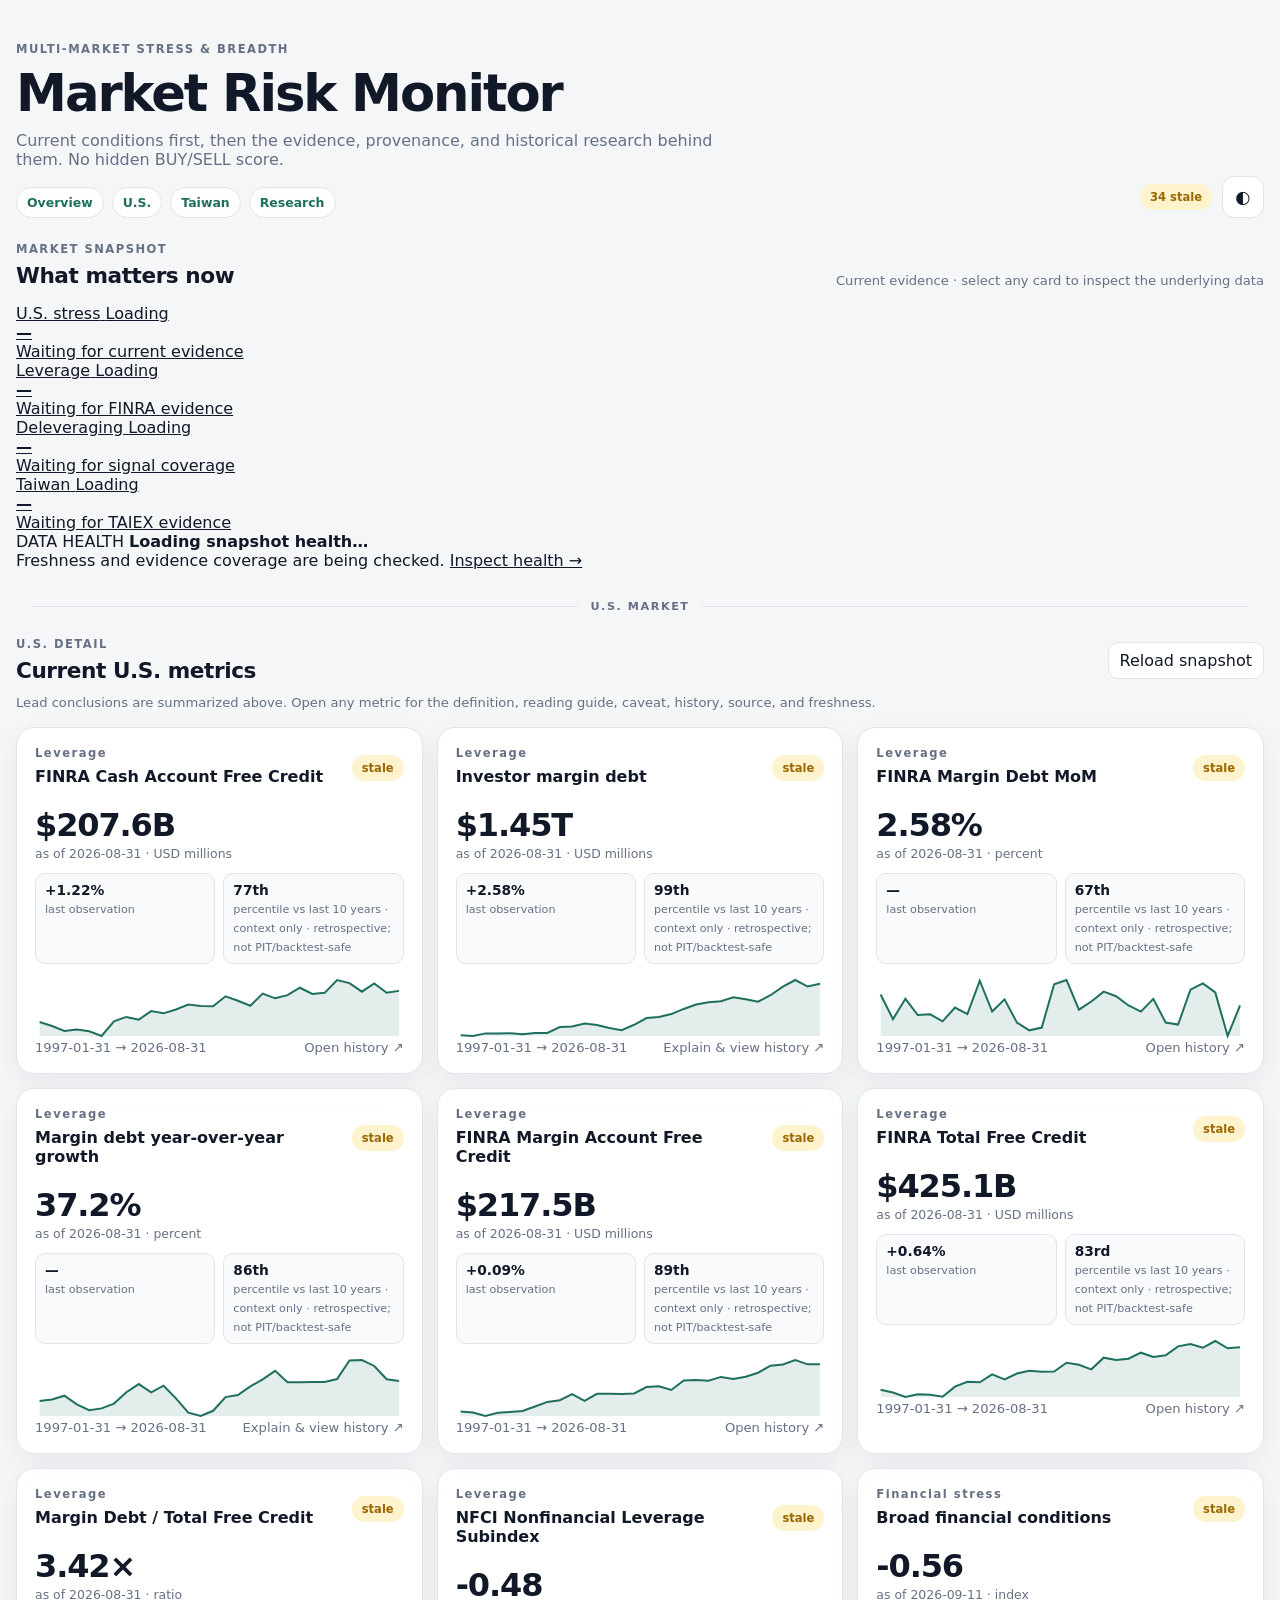
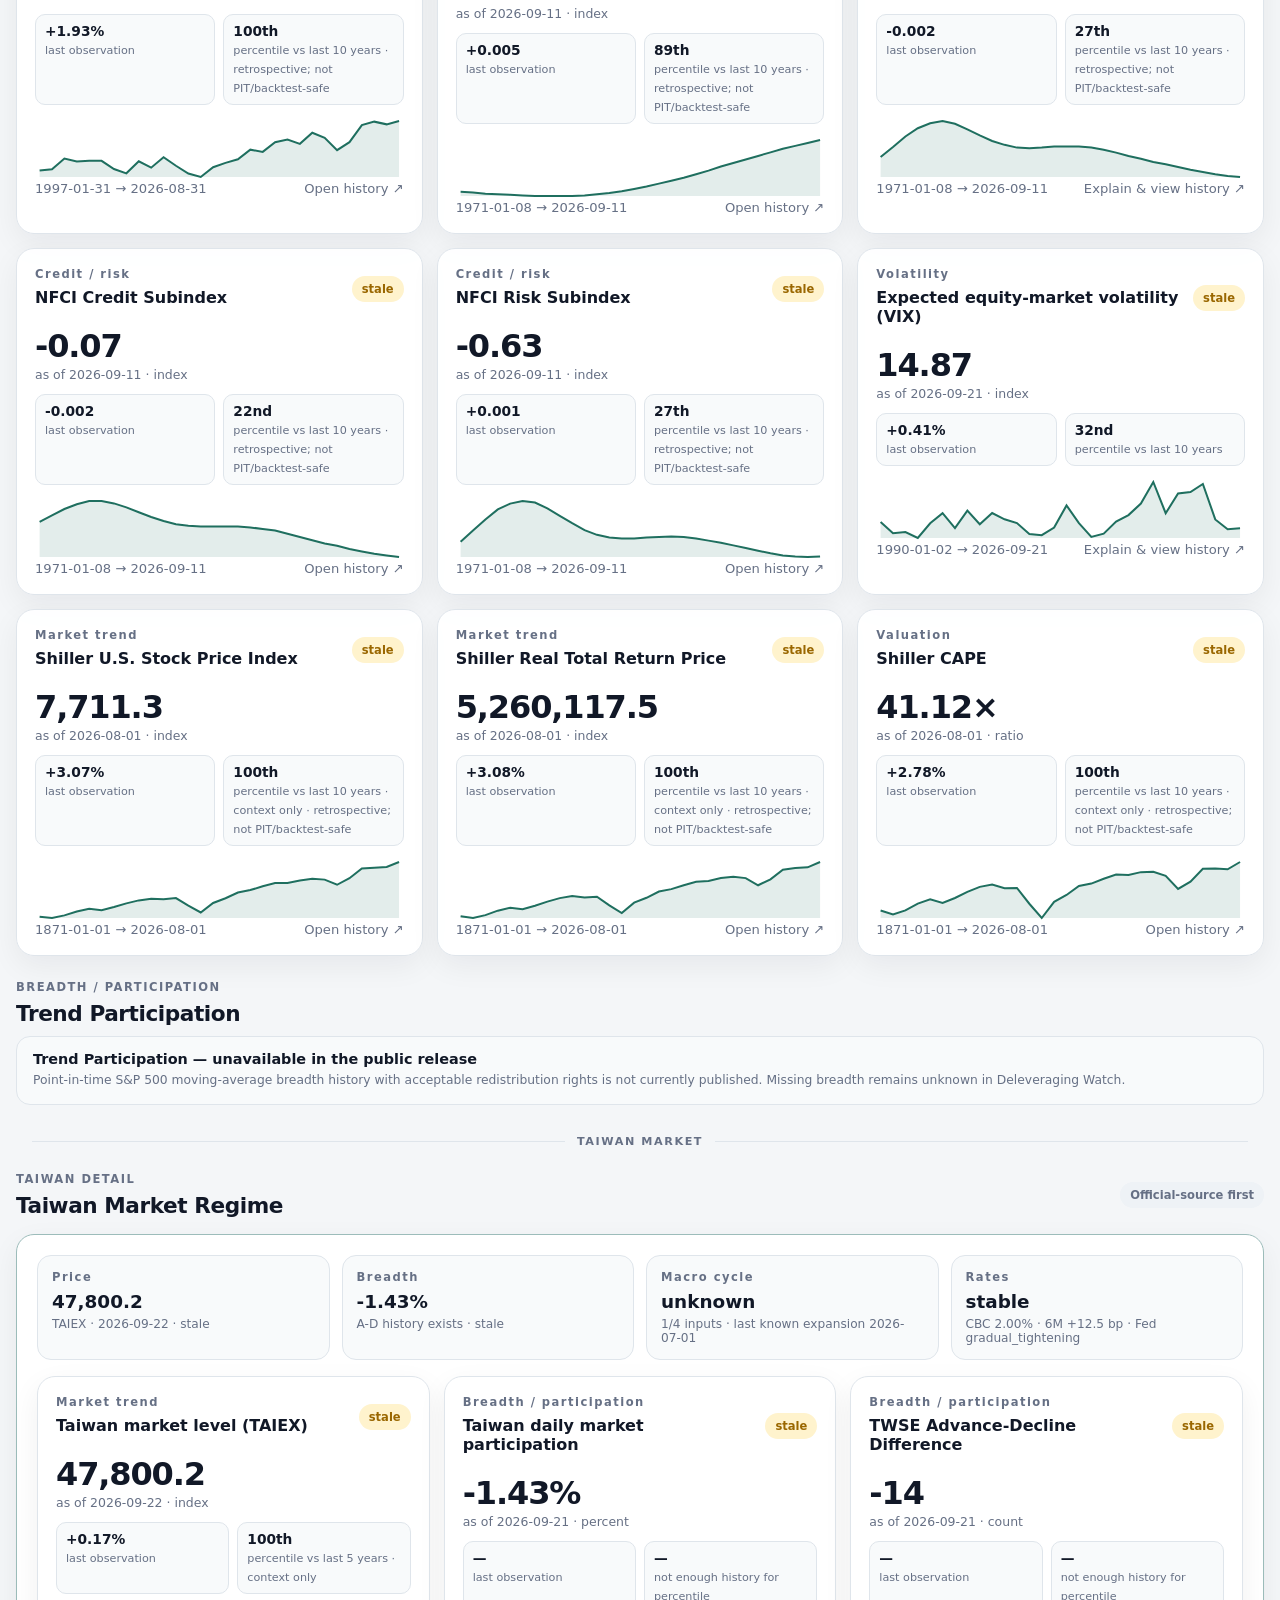
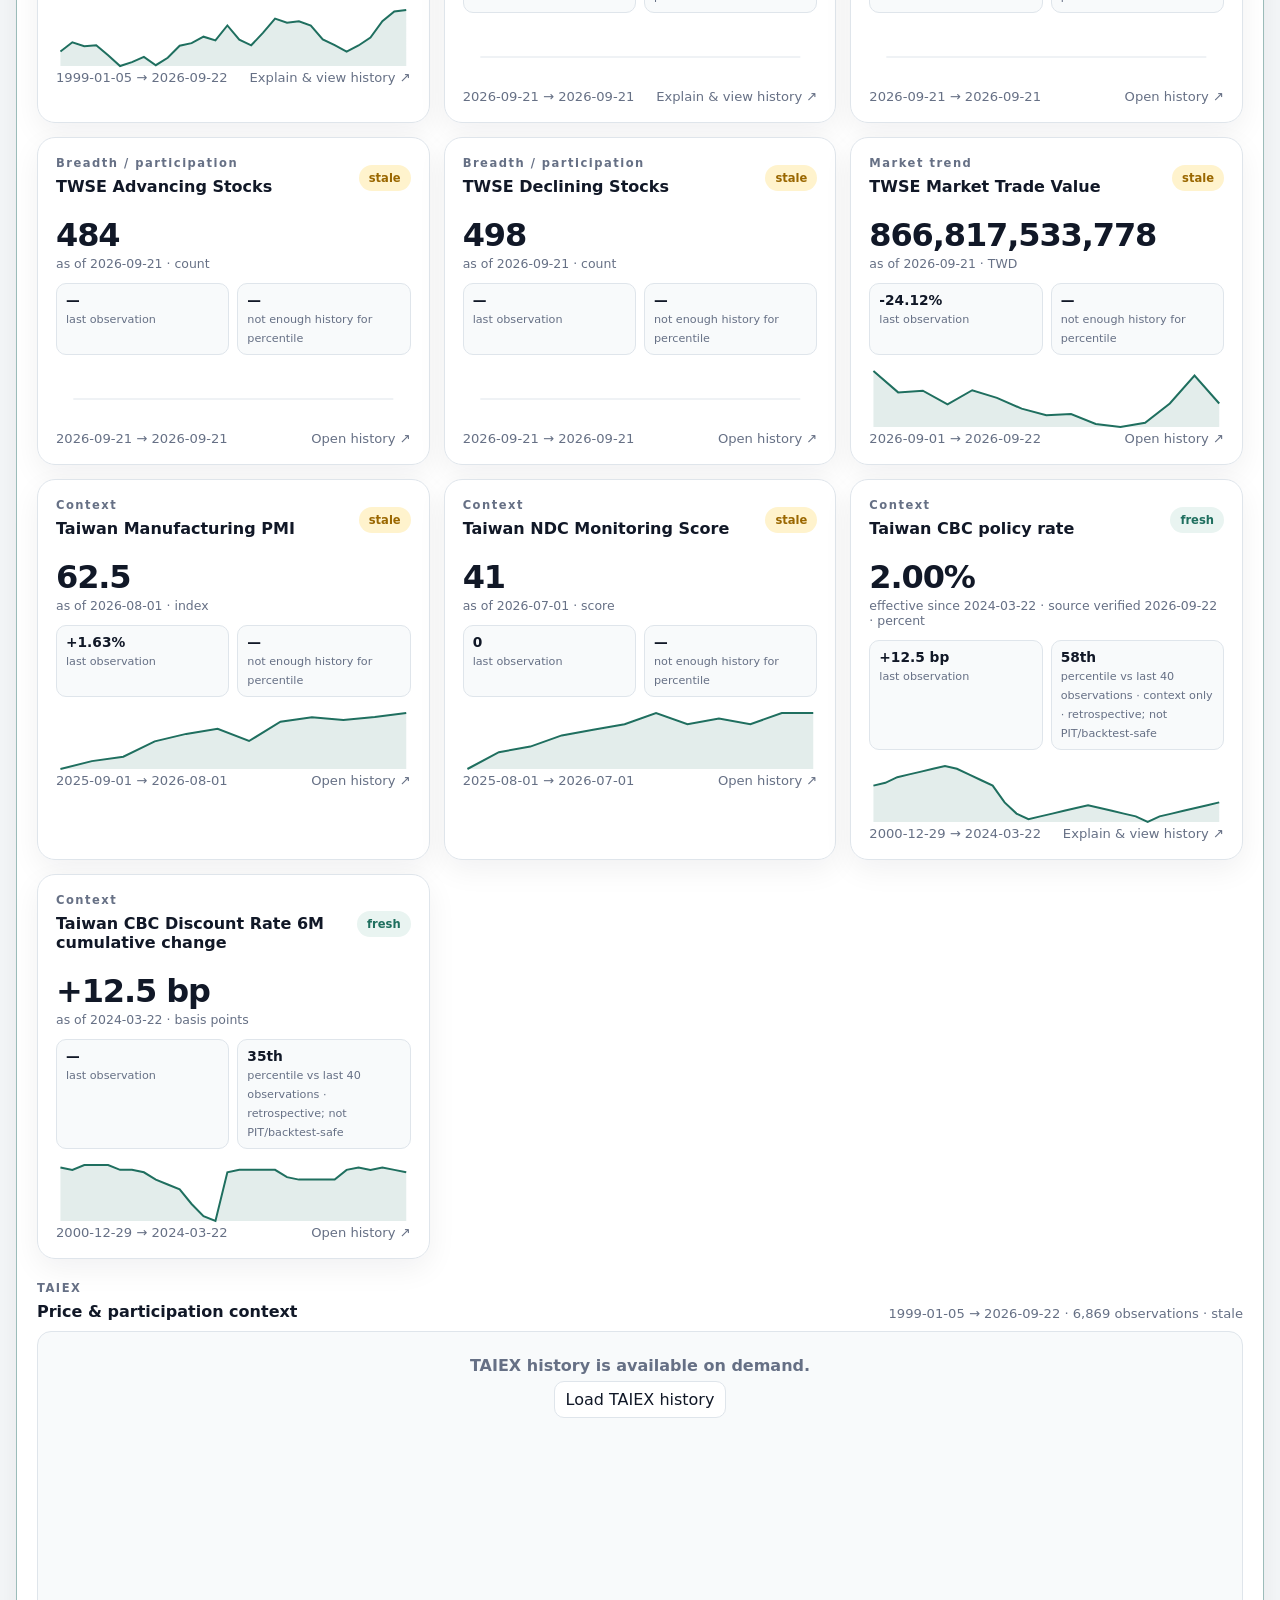
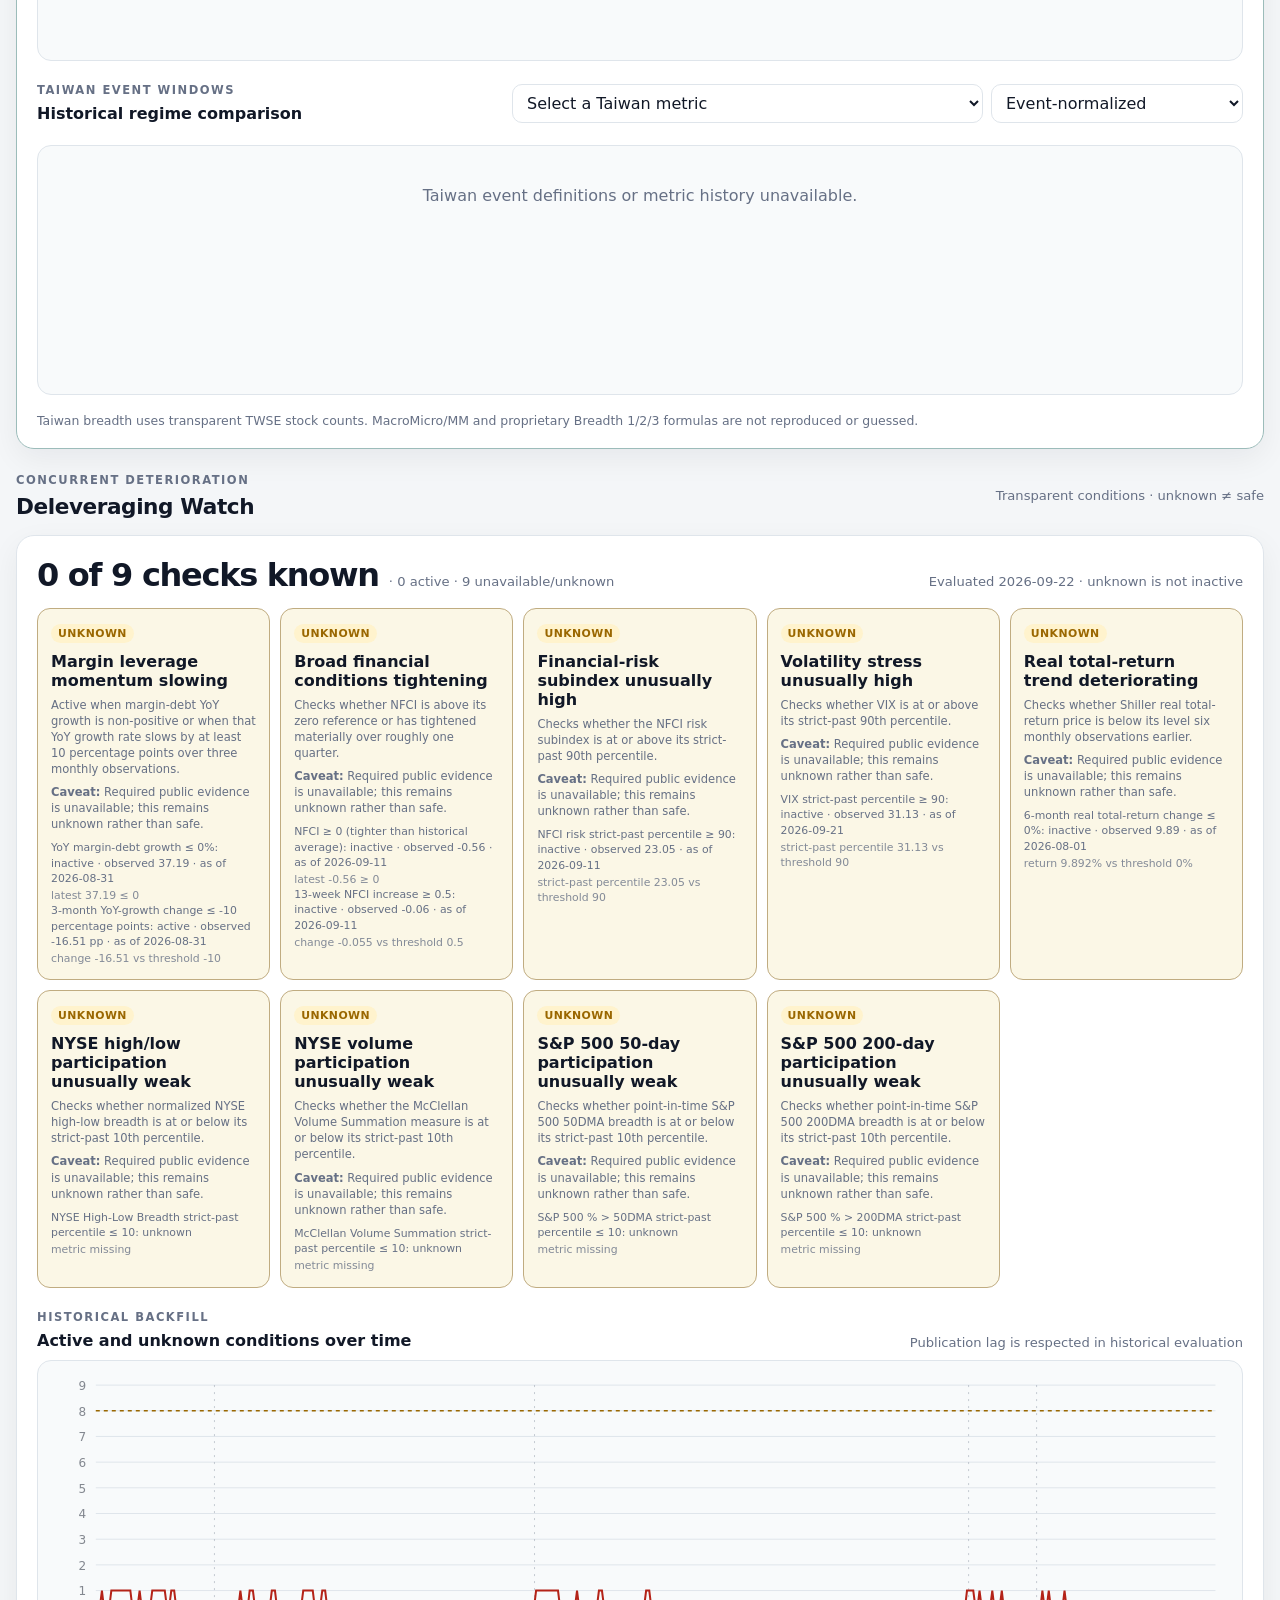
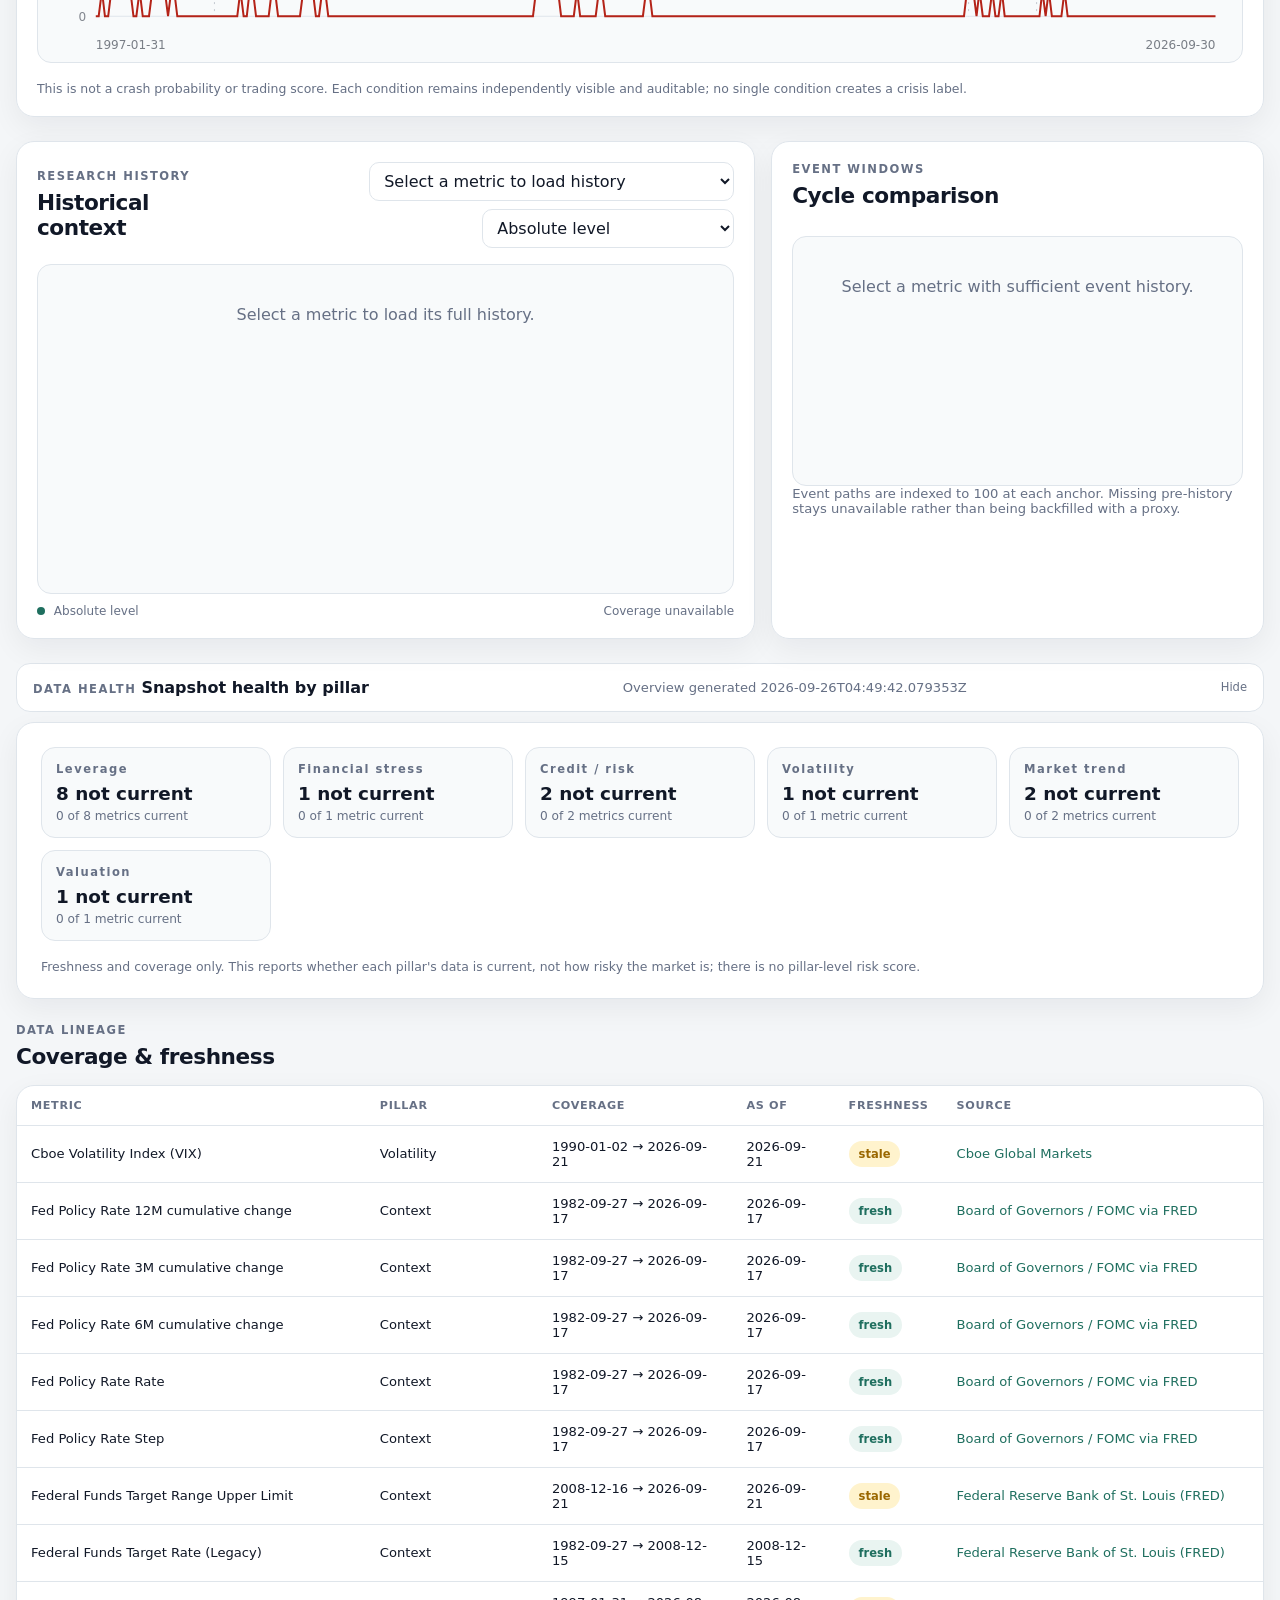
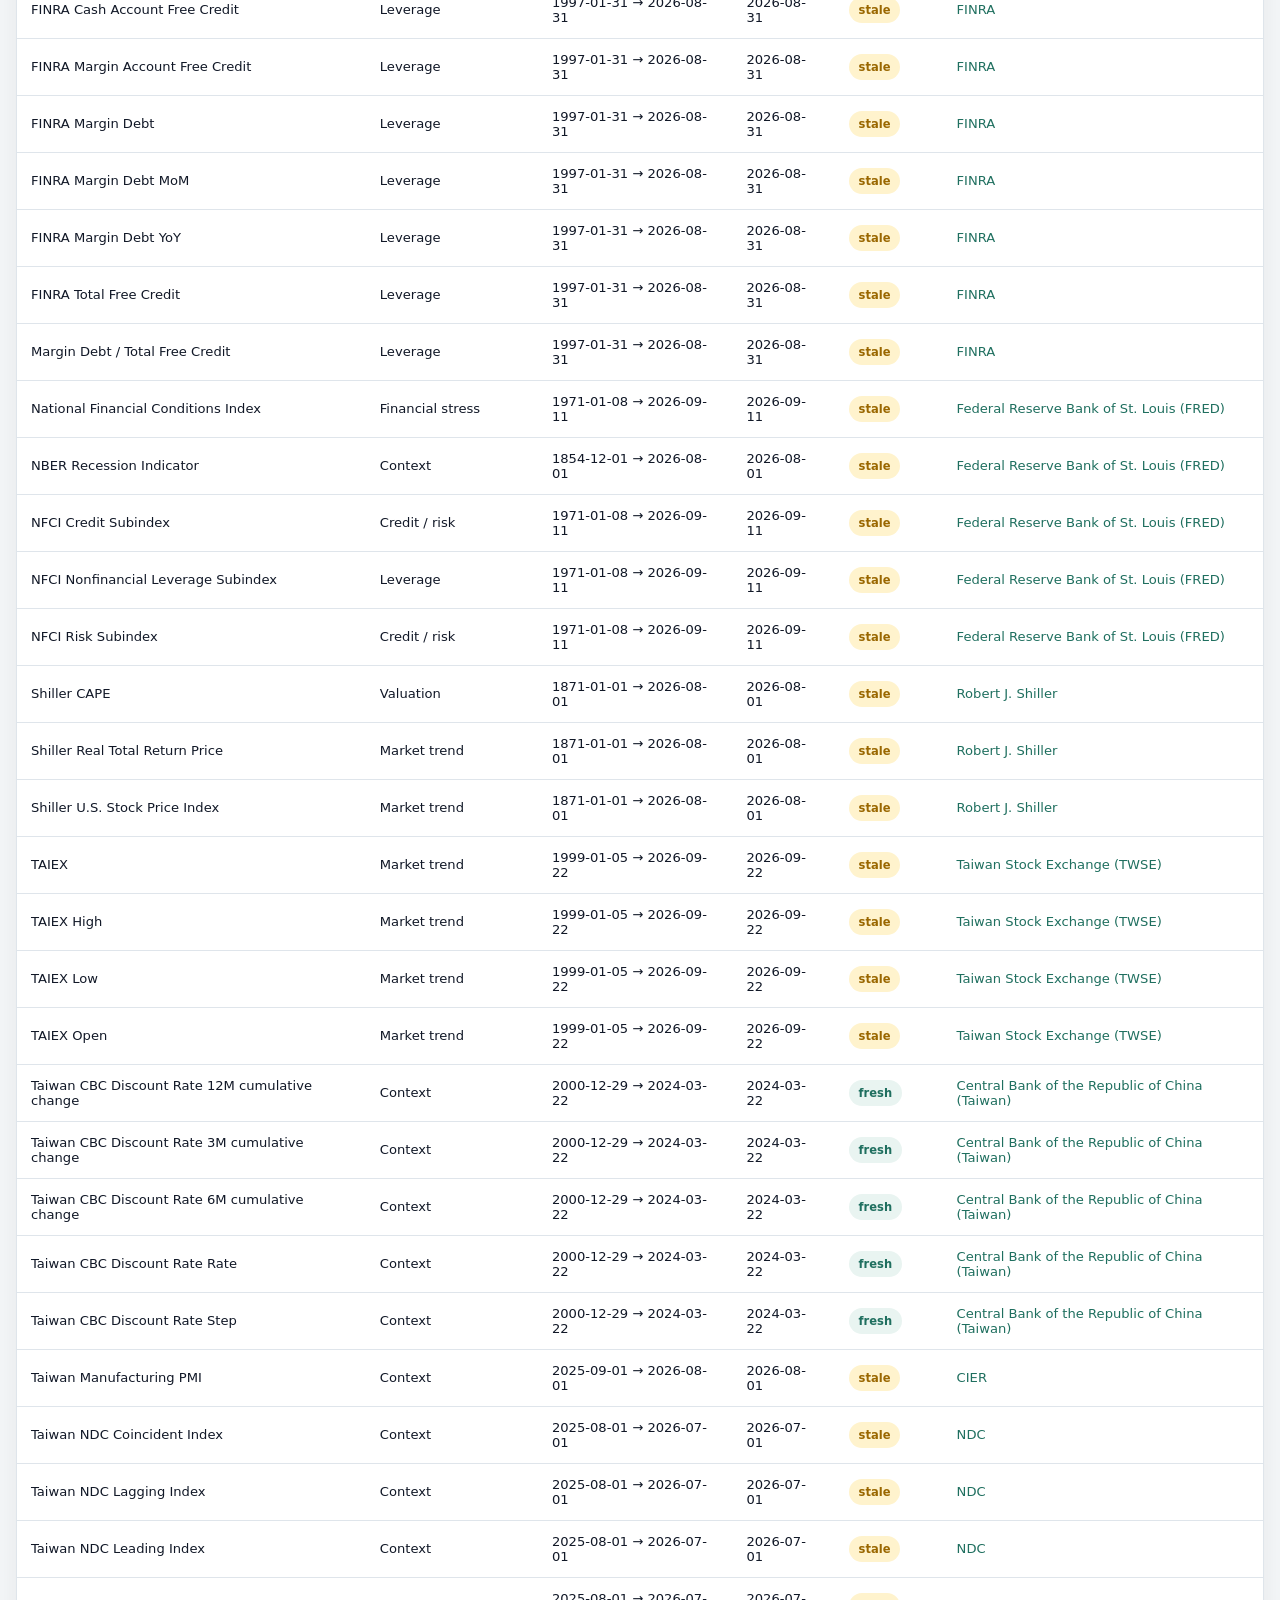
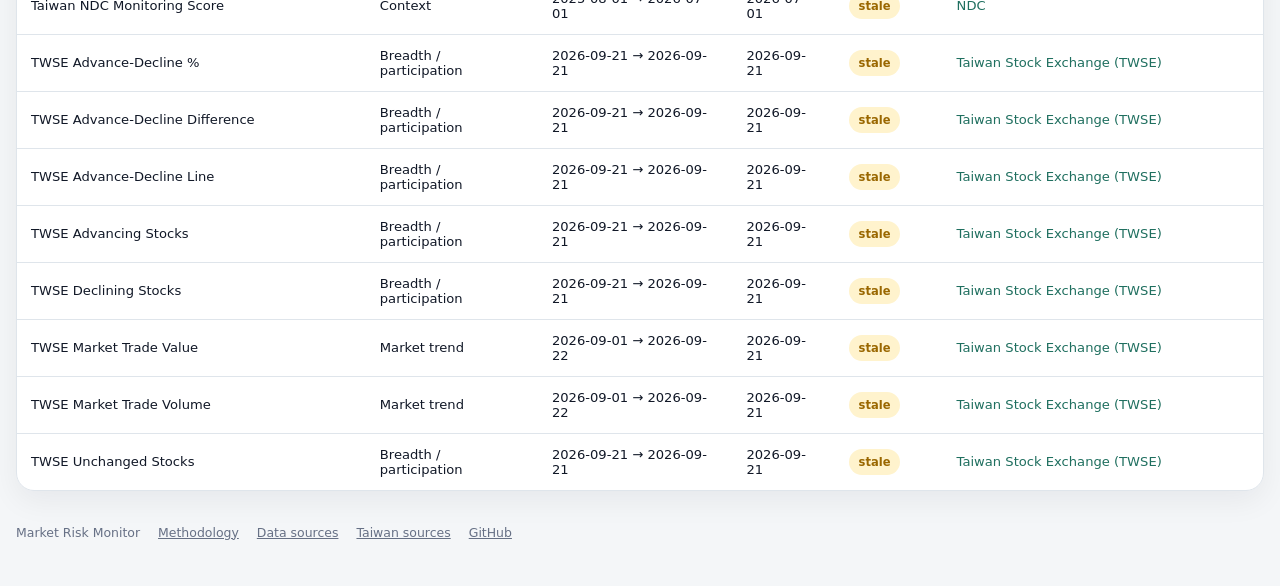
==== commit 8192a4b2: "ui: replace prose-heavy overview with snapshot cards" ====
--- a/index.html
+++ b/index.html
@@ -31,73 +31,60 @@
     <section id="overview" class="section-block overview-section" aria-labelledby="overview-title">
       <div class="section-heading overview-heading">
         <div>
-          <p class="eyebrow">OVERVIEW</p>
-          <h2 id="overview-title">What the available evidence says now</h2>
-        </div>
-        <p class="meta">Plain-language summary · lead evidence only · details remain auditable</p>
-      </div>
-      <div class="decision-summary" aria-label="At-a-glance market status">
-        <a class="decision-row" href="#us-detail">
-          <span>Financial stress</span>
-          <strong id="decision-stress-state">Loading…</strong>
+          <p class="eyebrow">MARKET SNAPSHOT</p>
+          <h2 id="overview-title">What matters now</h2>
+        </div>
+        <p class="meta">Current evidence · select any card to inspect the underlying data</p>
+      </div>
+
+      <div class="snapshot-grid" aria-label="At-a-glance market snapshot">
+        <a class="snapshot-card" data-overview-card="stress" data-state="loading" href="#us-detail">
+          <div class="snapshot-card-top">
+            <span class="snapshot-kicker">U.S. stress</span>
+            <span id="overview-stress-status" class="snapshot-status">Loading</span>
+          </div>
+          <strong id="overview-stress-value" class="snapshot-value">—</strong>
+          <div id="overview-stress-sub" class="snapshot-facts"><span>Waiting for current evidence</span></div>
         </a>
-        <a class="decision-row" href="#us-detail">
-          <span>Leverage</span>
-          <strong id="decision-leverage-state">Loading…</strong>
+
+        <a class="snapshot-card" data-overview-card="leverage" data-state="loading" href="#us-detail">
+          <div class="snapshot-card-top">
+            <span class="snapshot-kicker">Leverage</span>
+            <span id="overview-leverage-status" class="snapshot-status">Loading</span>
+          </div>
+          <strong id="overview-leverage-value" class="snapshot-value">—</strong>
+          <div id="overview-leverage-sub" class="snapshot-facts"><span>Waiting for FINRA evidence</span></div>
         </a>
-        <a class="decision-row" href="#signals-detail">
-          <span>Deleveraging</span>
-          <strong id="decision-deleveraging-state">Loading…</strong>
+
+        <a class="snapshot-card" data-overview-card="deleveraging" data-state="loading" href="#signals-detail">
+          <div class="snapshot-card-top">
+            <span class="snapshot-kicker">Deleveraging</span>
+            <span id="overview-deleveraging-status" class="snapshot-status">Loading</span>
+          </div>
+          <strong id="overview-deleveraging-value" class="snapshot-value">—</strong>
+          <div id="overview-deleveraging-sub" class="snapshot-facts"><span>Waiting for signal coverage</span></div>
         </a>
-        <a class="decision-row" href="#taiwan-detail">
-          <span>Taiwan</span>
-          <strong id="decision-taiwan-state">Loading…</strong>
+
+        <a class="snapshot-card" data-overview-card="taiwan" data-state="loading" href="#taiwan-detail">
+          <div class="snapshot-card-top">
+            <span class="snapshot-kicker">Taiwan</span>
+            <span id="overview-taiwan-status" class="snapshot-status">Loading</span>
+          </div>
+          <strong id="overview-taiwan-value" class="snapshot-value">—</strong>
+          <div id="overview-taiwan-sub" class="snapshot-facts"><span>Waiting for TAIEX evidence</span></div>
         </a>
-        <a class="decision-row" href="#research">
-          <span>Evidence</span>
-          <strong id="decision-coverage-state">Loading…</strong>
-        </a>
-      </div>
-      <div class="overview-grid">
-        <article class="panel overview-card" data-overview-card="stress">
-          <p class="eyebrow">FINANCIAL STRESS</p>
-          <h3 id="overview-stress-state">Loading current stress evidence…</h3>
-          <p id="overview-stress-evidence" class="overview-evidence">NFCI and VIX evidence will appear here.</p>
-          <p id="overview-stress-note" class="overview-note">No conclusion is produced without the underlying observations.</p>
-          <a class="drill-link" href="#us-detail">See U.S. details ↓</a>
-        </article>
-
-        <article class="panel overview-card" data-overview-card="leverage">
-          <p class="eyebrow">LEVERAGE / RISK APPETITE</p>
-          <h3 id="overview-leverage-state">Loading leverage evidence…</h3>
-          <p id="overview-leverage-evidence" class="overview-evidence">FINRA level, growth, and historical context will appear here.</p>
-          <p id="overview-leverage-note" class="overview-note">Level, growth, and momentum are kept separate.</p>
-          <a class="drill-link" href="#us-detail">See leverage details ↓</a>
-        </article>
-
-        <article class="panel overview-card" data-overview-card="deleveraging">
-          <p class="eyebrow">DELEVERAGING EVIDENCE</p>
-          <h3 id="overview-deleveraging-state">Loading signal coverage…</h3>
-          <p id="overview-deleveraging-evidence" class="overview-evidence">Known, active, and unavailable checks will appear here.</p>
-          <p id="overview-deleveraging-note" class="overview-note">Unknown evidence is never interpreted as safe.</p>
-          <a class="drill-link" href="#signals-detail">Inspect every check ↓</a>
-        </article>
-
-        <article class="panel overview-card overview-card-wide" data-overview-card="taiwan">
-          <p class="eyebrow">TAIWAN MARKET</p>
-          <h3 id="overview-taiwan-state">Loading Taiwan market evidence…</h3>
-          <p id="overview-taiwan-evidence" class="overview-evidence">TAIEX, breadth coverage, and policy-rate context will appear here.</p>
-          <p id="overview-taiwan-note" class="overview-note">A one-session breadth snapshot is not treated as a trend.</p>
-          <a class="drill-link" href="#taiwan-detail">See Taiwan details ↓</a>
-        </article>
-
-        <article class="panel overview-card overview-card-wide" data-overview-card="coverage">
-          <p class="eyebrow">HISTORICAL CONTEXT &amp; EVIDENCE COVERAGE</p>
-          <h3 id="overview-evidence-state">Loading historical comparison coverage…</h3>
-          <p id="overview-evidence-evidence" class="overview-evidence">Metric-specific comparison windows and missing evidence will appear here.</p>
-          <p id="overview-evidence-note" class="overview-note">Historical ranks describe the comparison set; they are not a forecast by themselves.</p>
-          <a class="drill-link" href="#research">Open research views ↓</a>
-        </article>
+      </div>
+
+      <div id="overview-health-strip" class="overview-health-strip" data-state="loading" aria-live="polite">
+        <div class="health-strip-main">
+          <span class="health-orb" aria-hidden="true"></span>
+          <div>
+            <span class="health-strip-label">DATA HEALTH</span>
+            <strong id="overview-health-state">Loading snapshot health…</strong>
+          </div>
+        </div>
+        <span id="overview-health-detail" class="health-strip-detail">Freshness and evidence coverage are being checked.</span>
+        <a class="health-strip-link" href="#data-health-details">Inspect health →</a>
       </div>
     </section>
 
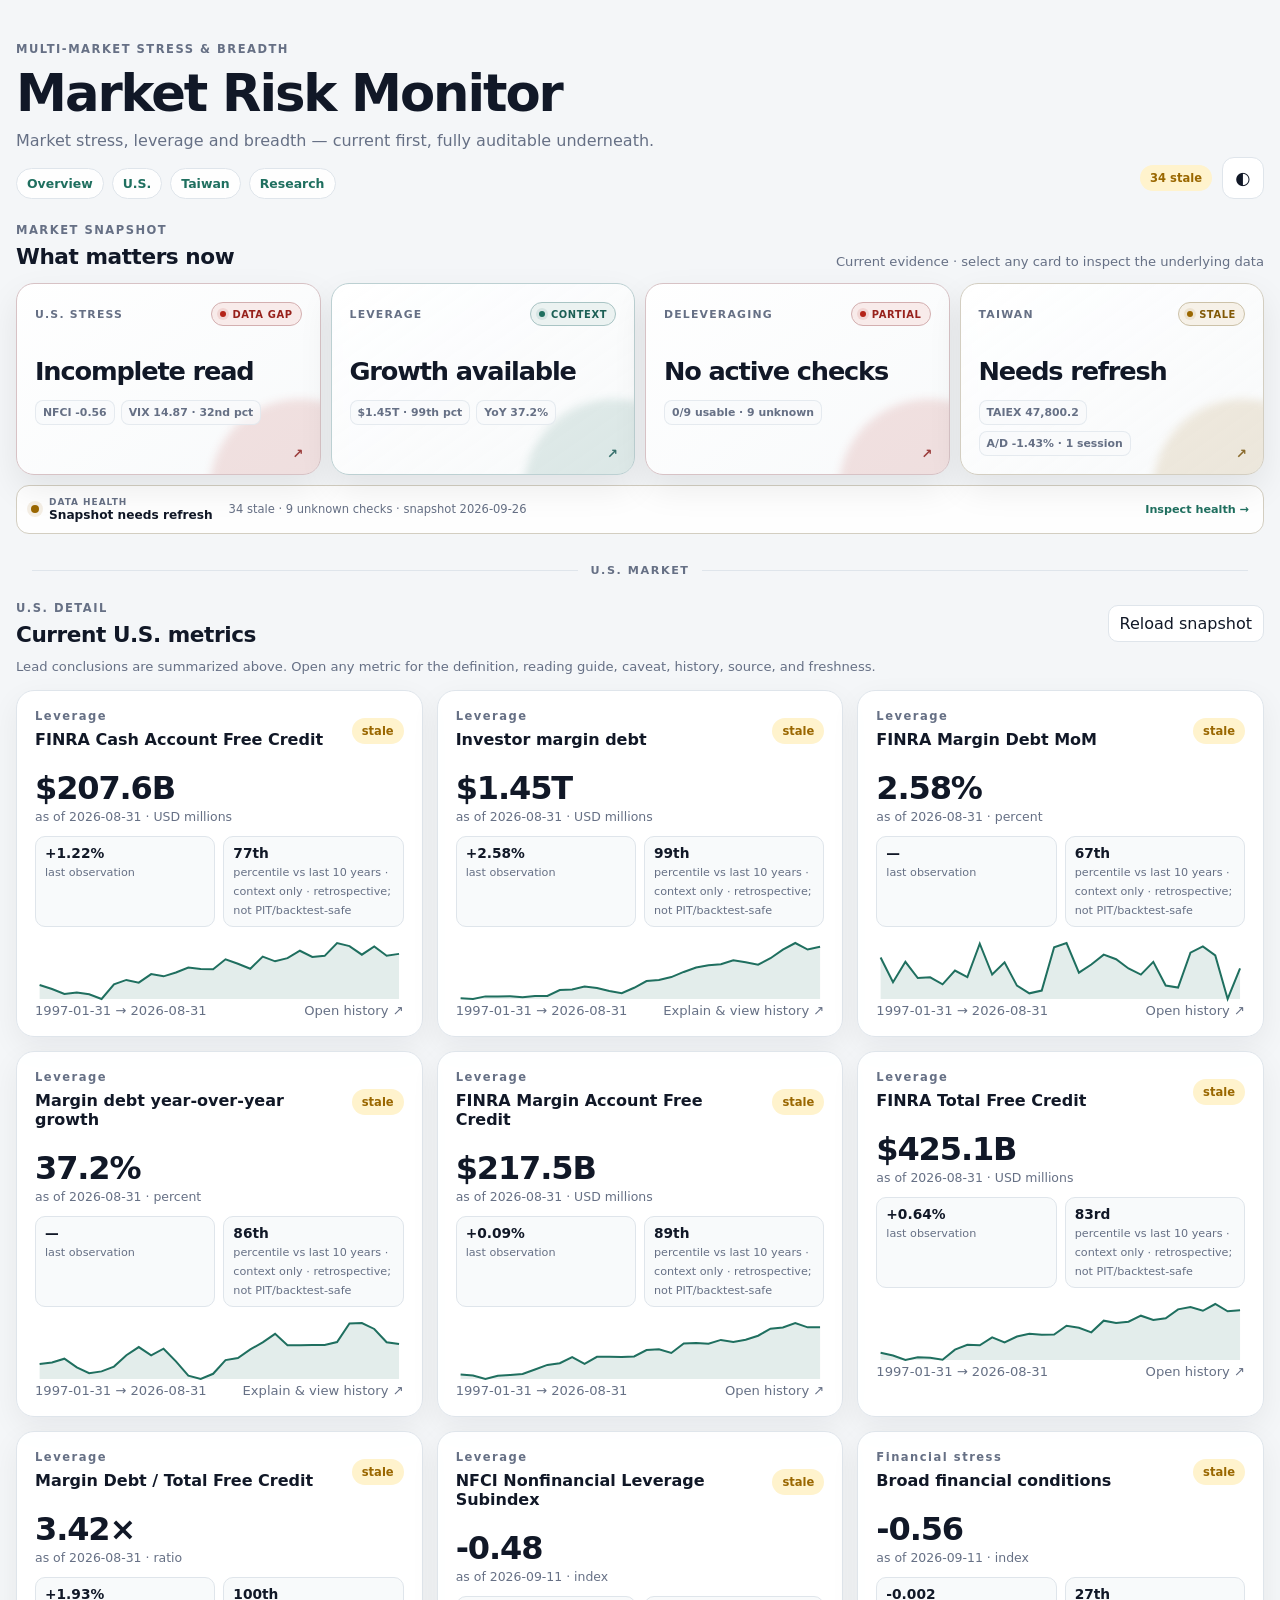
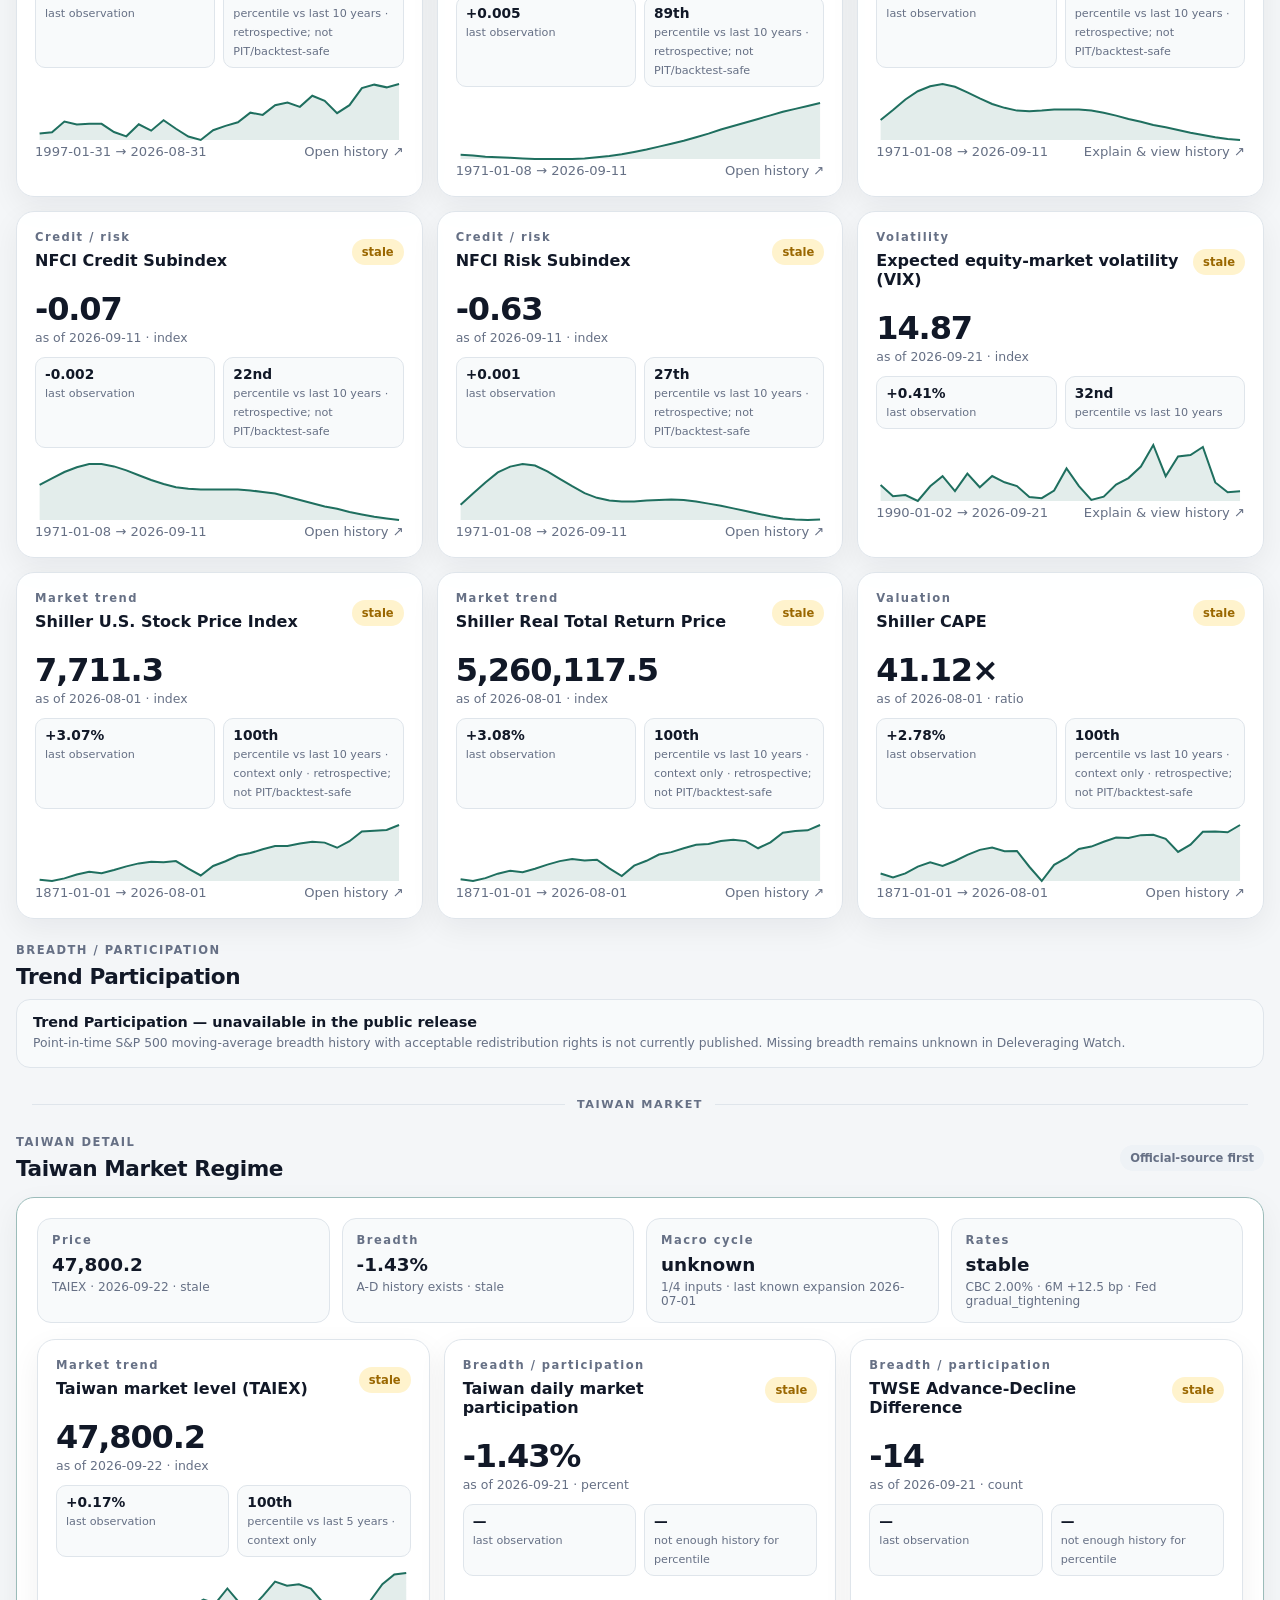
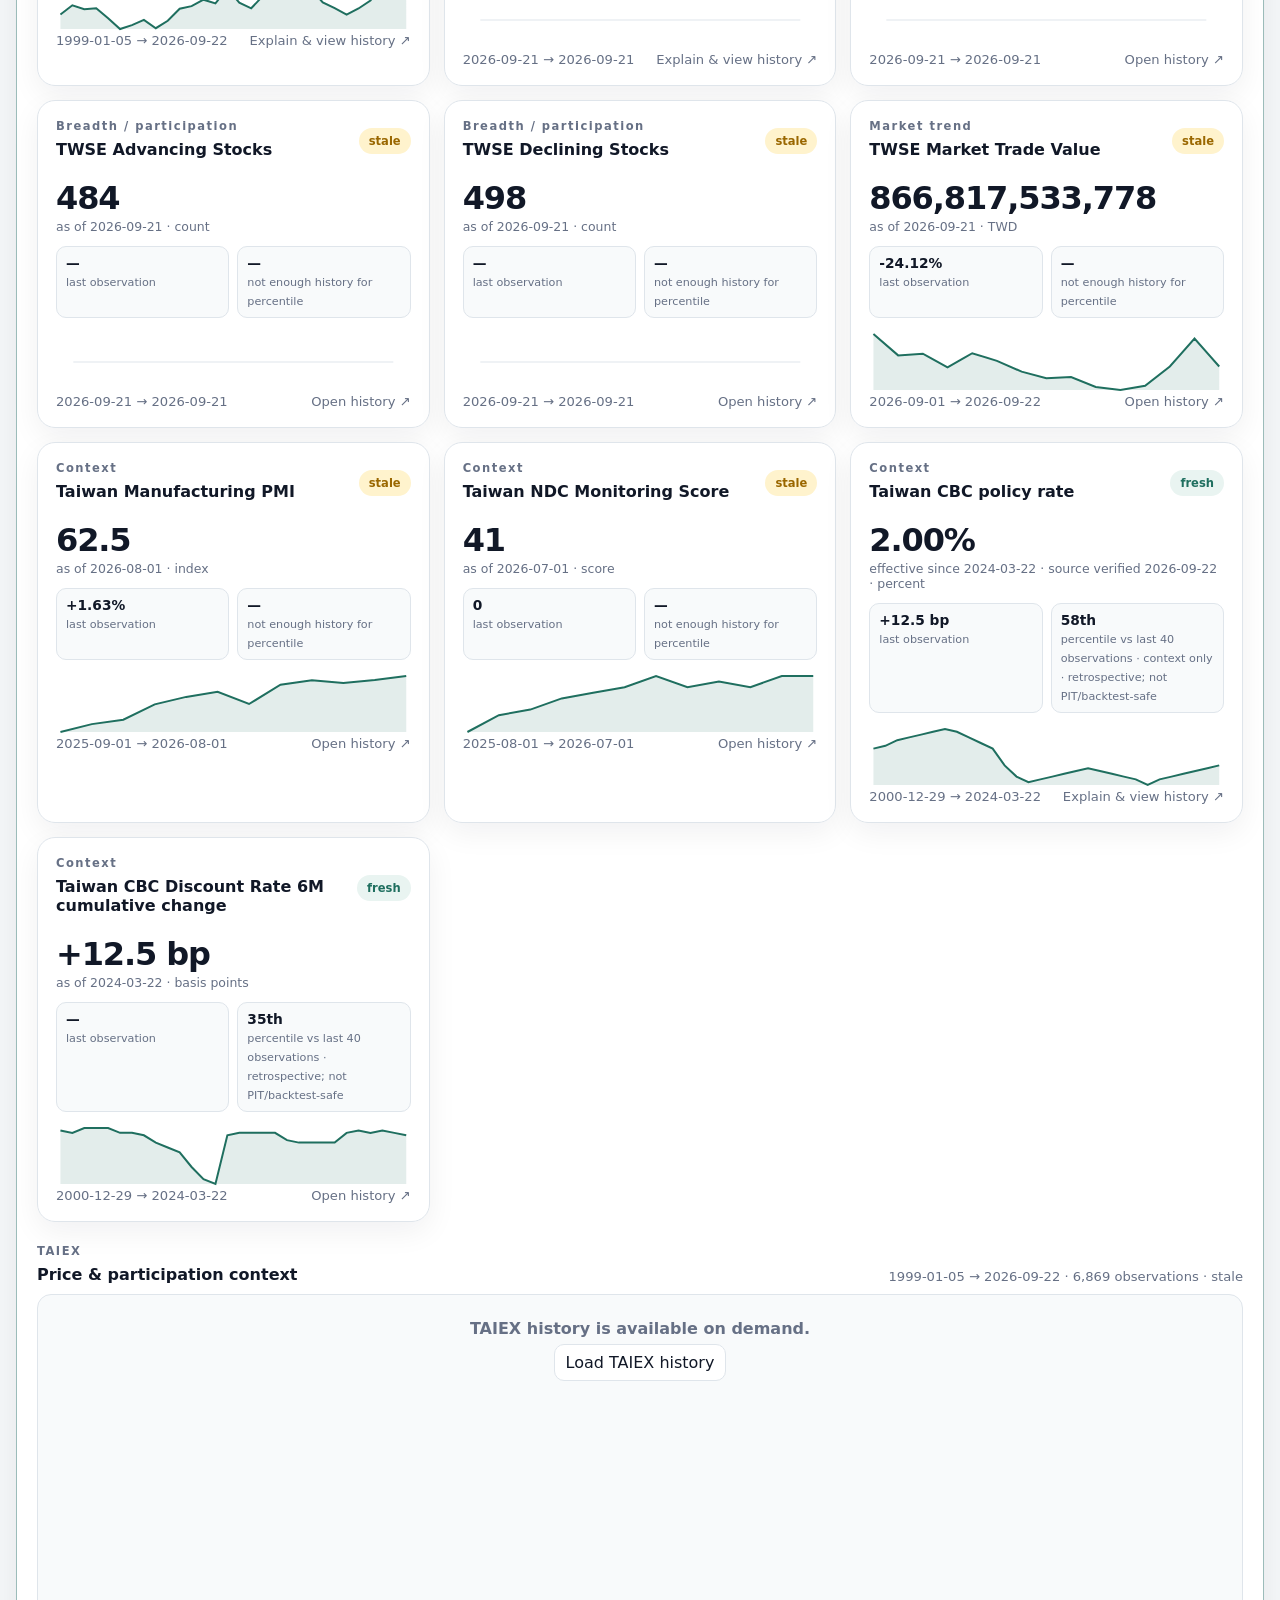
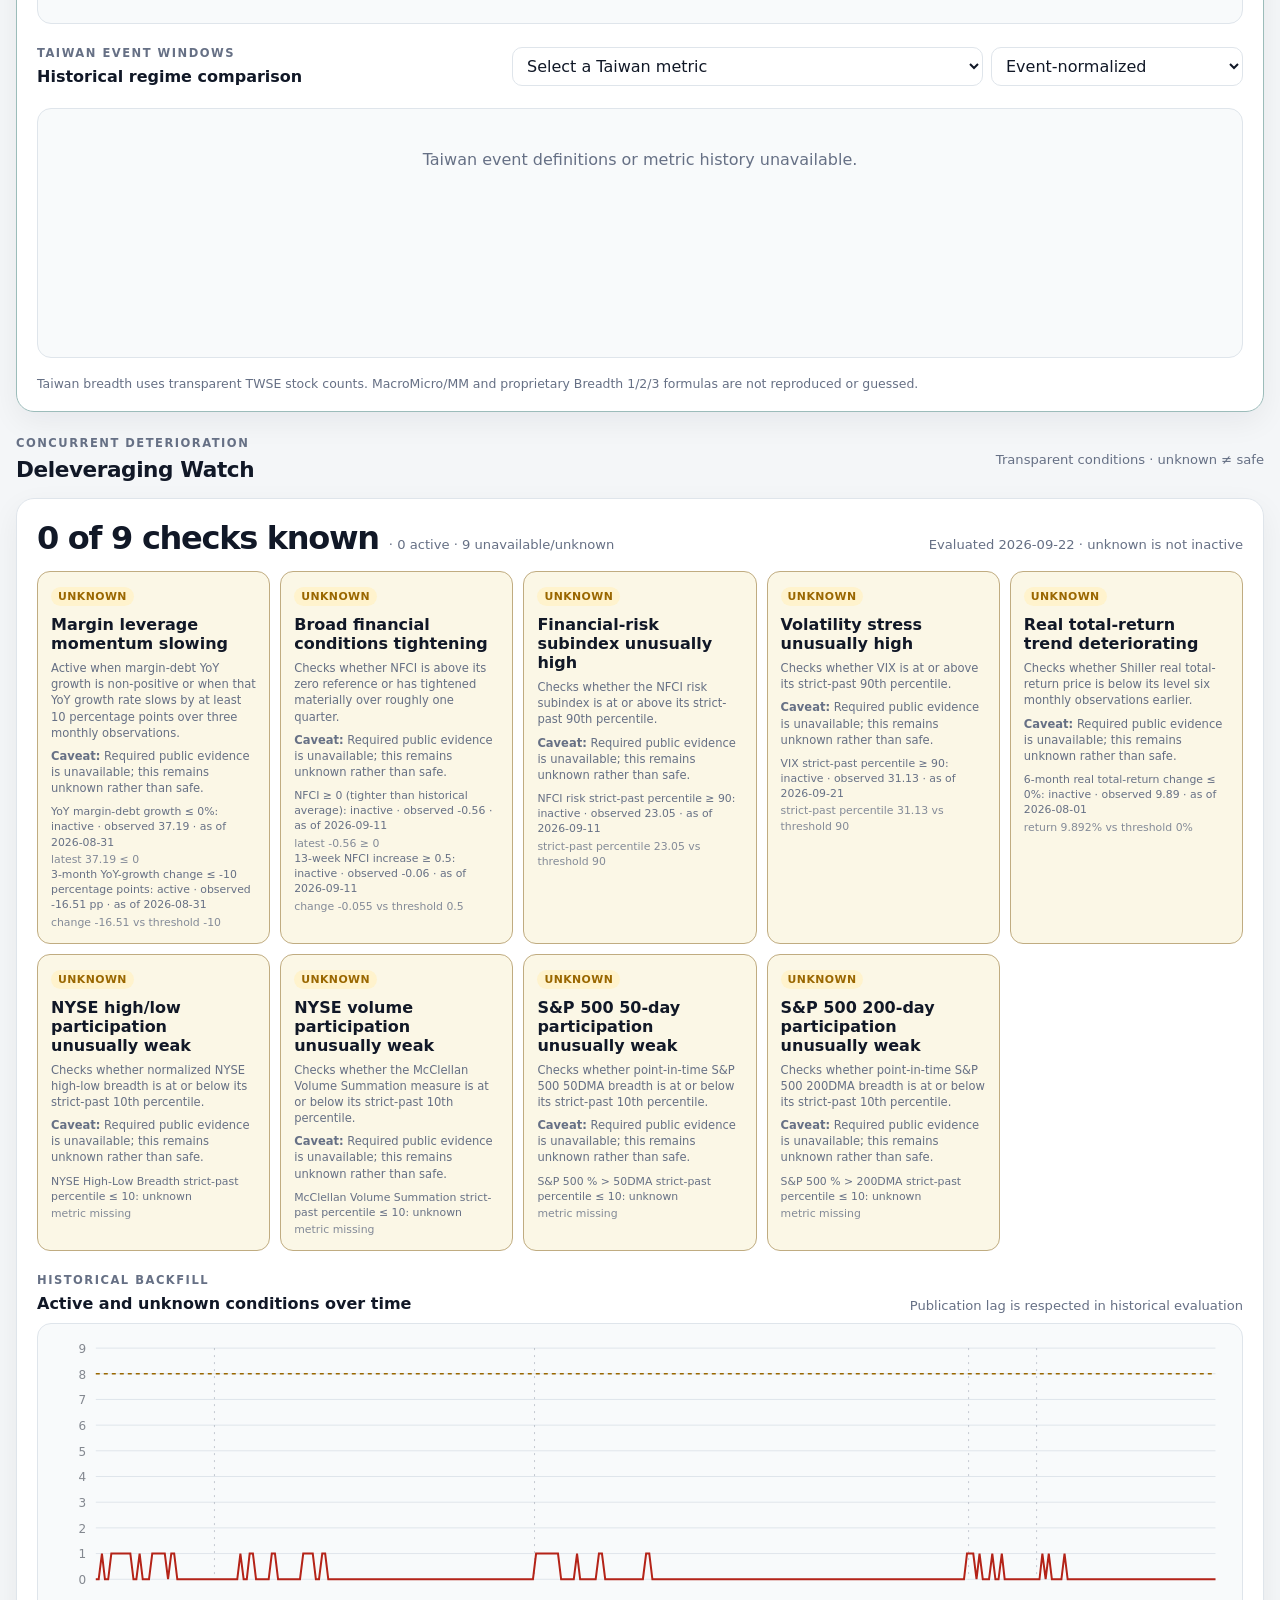
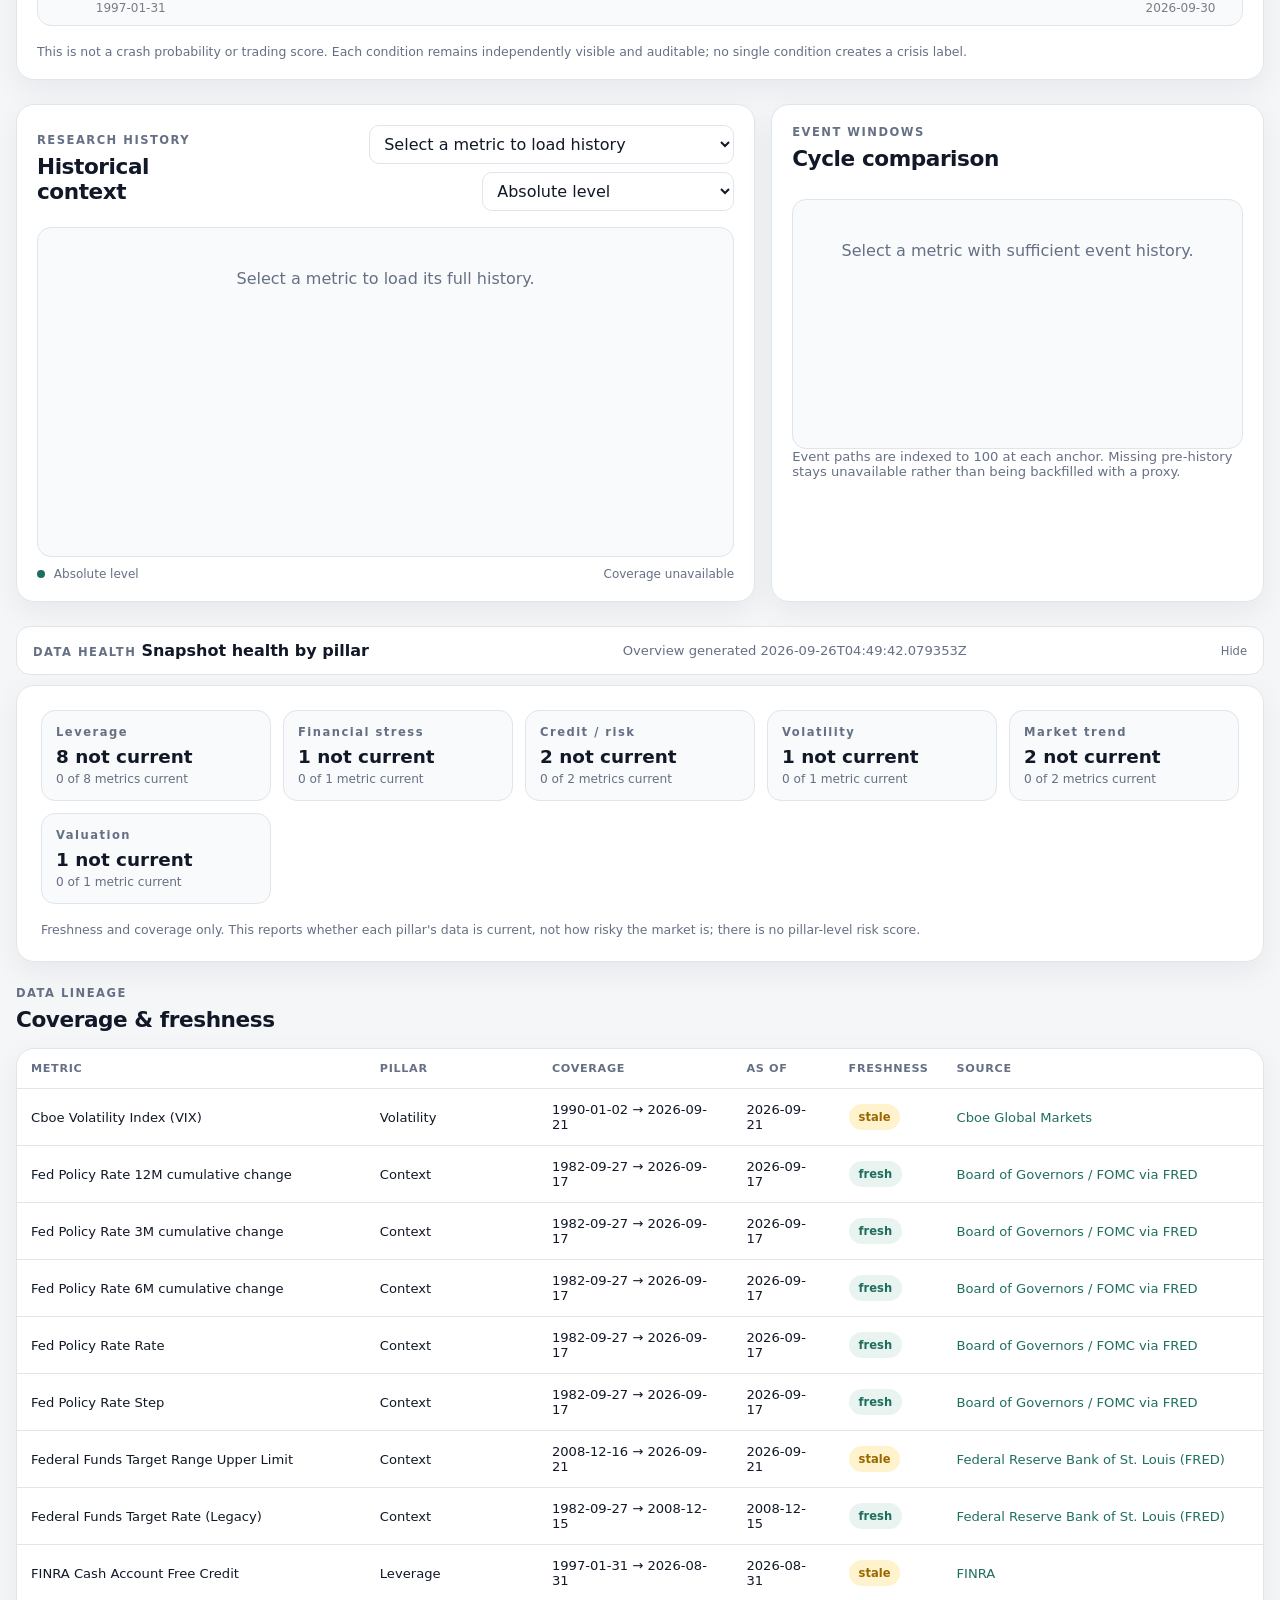
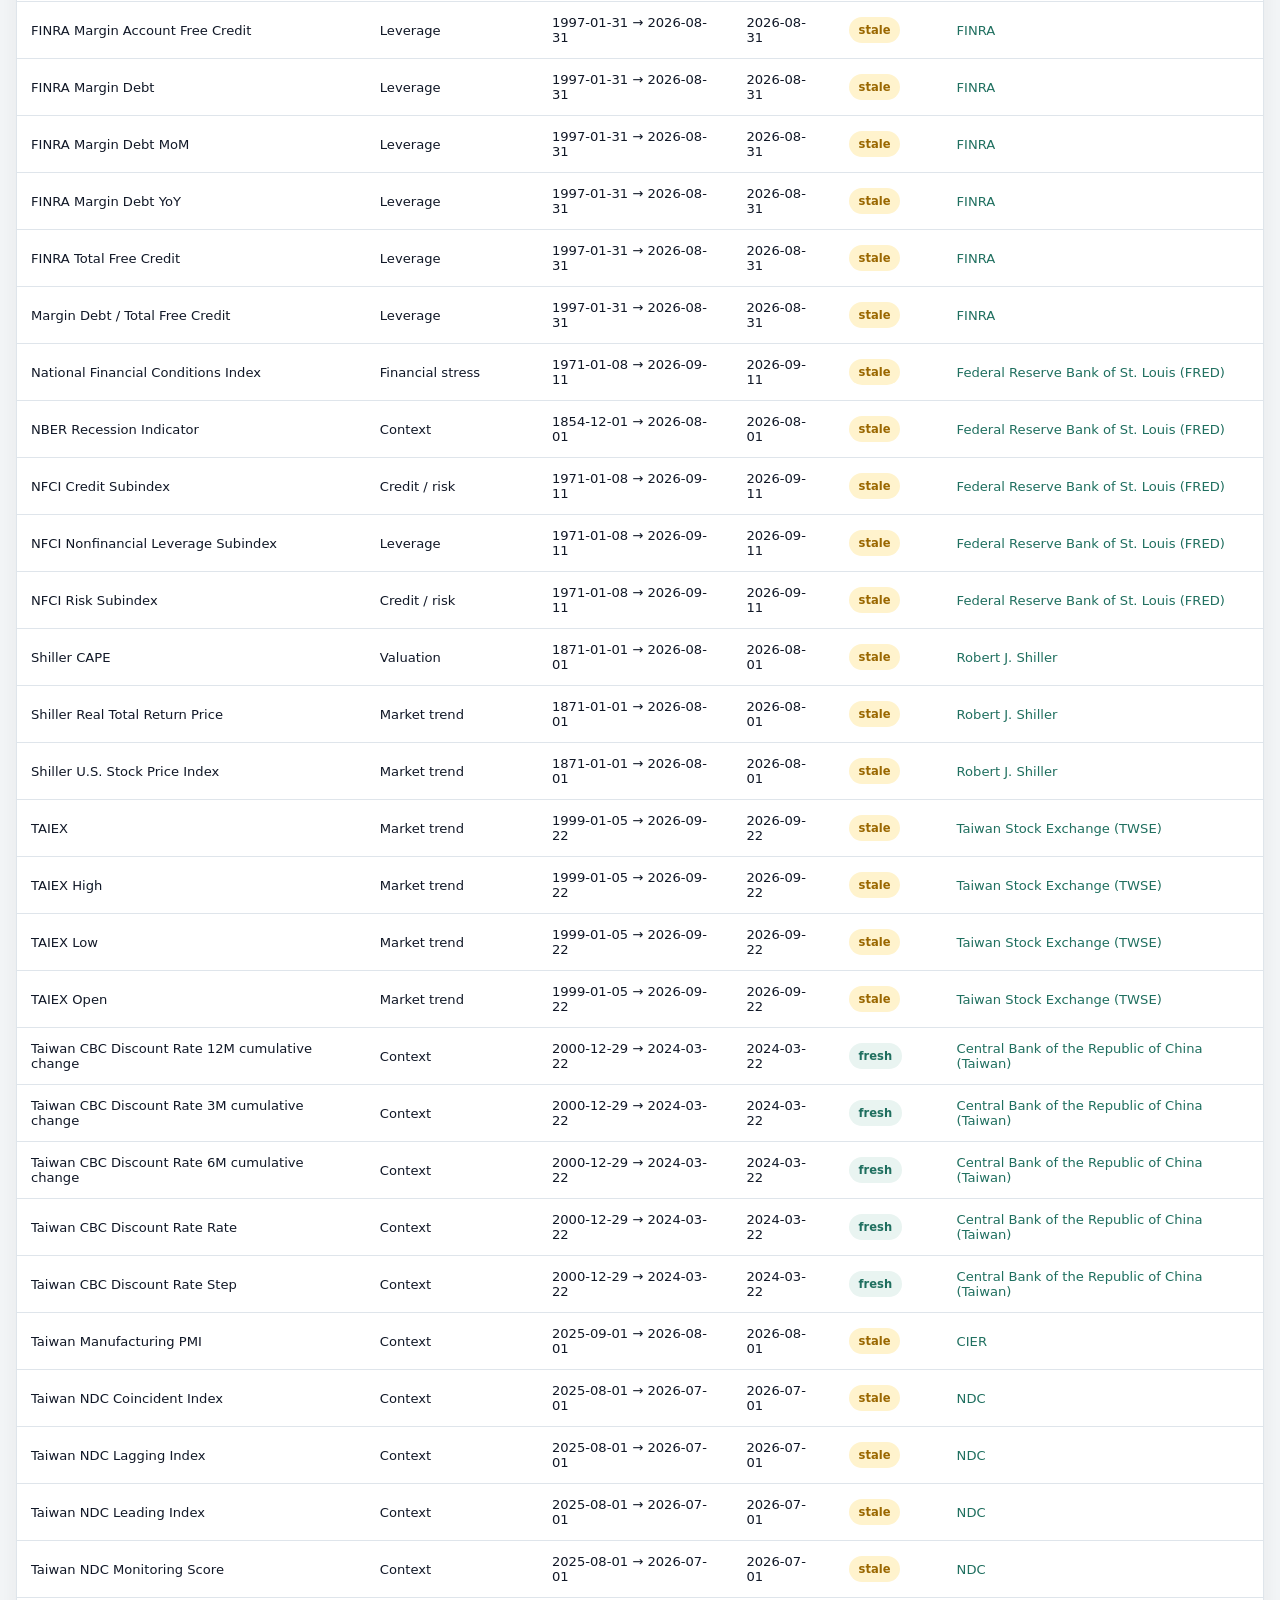
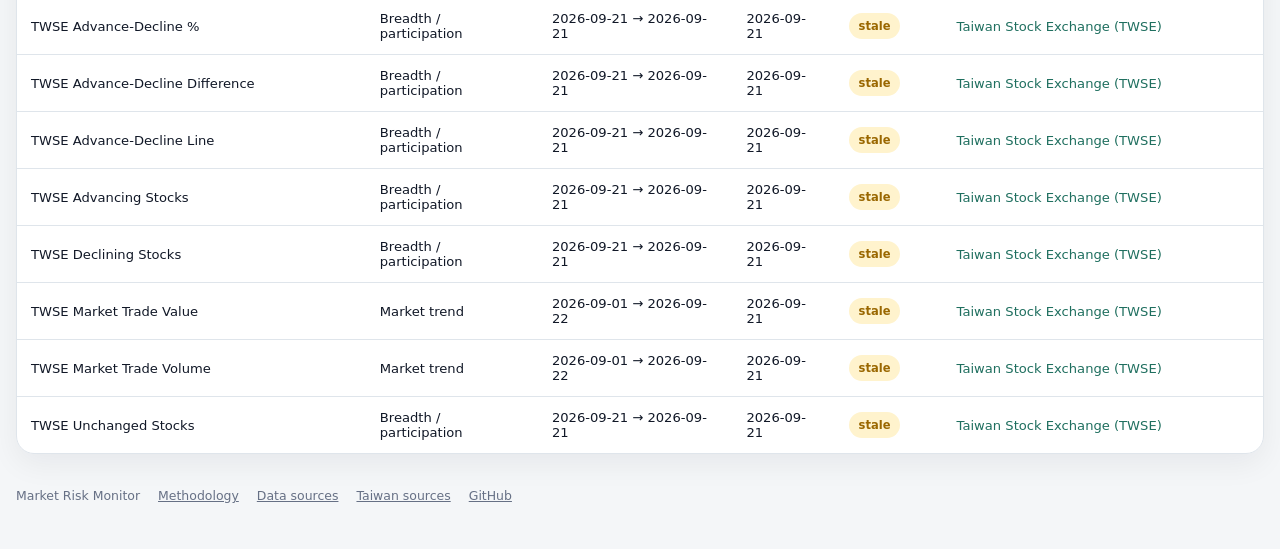
==== commit e6e94534: "ui: tighten dashboard header copy" ====
--- a/index.html
+++ b/index.html
@@ -13,7 +13,7 @@
     <div>
       <p class="eyebrow">MULTI-MARKET STRESS &amp; BREADTH</p>
       <h1>Market Risk Monitor</h1>
-      <p class="subtitle">Current conditions first, then the evidence, provenance, and historical research behind them. No hidden BUY/SELL score.</p>
+      <p class="subtitle">Market stress, leverage and breadth — current first, fully auditable underneath.</p>
       <nav class="mode-nav" aria-label="Dashboard sections">
         <a href="#overview">Overview</a>
         <a href="#us-detail">U.S.</a>
--- a/assets/styles.css
+++ b/assets/styles.css
@@ -223,41 +223,202 @@
 .mode-nav a:hover, .drill-link:hover { text-decoration: underline; }
 
 .overview-section { margin-top: 0; }
-.overview-heading { align-items: end; }
-.overview-grid {
+.overview-heading {
+  align-items: end;
+  margin-bottom: 14px;
+}
+.snapshot-grid {
   display: grid;
-  grid-template-columns: repeat(12, minmax(0, 1fr));
-  gap: 12px;
-}
-.overview-card {
-  grid-column: span 4;
+  grid-template-columns: repeat(4, minmax(0, 1fr));
+  gap: 10px;
+}
+.snapshot-card {
+  --state-color: var(--muted);
+  position: relative;
+  min-width: 0;
+  min-height: 176px;
   padding: 18px;
-  box-shadow: 0 8px 24px rgba(16, 24, 40, .045);
-}
-.overview-card-wide { grid-column: span 6; }
-.overview-card h3 {
-  margin: 0;
-  font-size: 1.02rem;
-  line-height: 1.35;
-}
-.overview-evidence {
-  margin: 12px 0 8px;
-  line-height: 1.5;
-  font-size: .86rem;
-}
-.overview-note {
-  margin: 0 0 12px;
+  overflow: hidden;
+  border: 1px solid color-mix(in srgb, var(--state-color) 18%, var(--line));
+  border-radius: 18px;
+  background:
+    linear-gradient(
+      145deg,
+      color-mix(in srgb, var(--panel) 97%, transparent),
+      color-mix(in srgb, var(--panel-soft) 88%, transparent)
+    );
+  color: var(--text);
+  text-decoration: none;
+  box-shadow: 0 14px 34px rgba(0, 0, 0, .08);
+  transition:
+    transform .22s cubic-bezier(.2, .7, .2, 1),
+    border-color .22s ease,
+    box-shadow .22s ease;
+}
+.snapshot-card::before {
+  content: "";
+  position: absolute;
+  width: 180px;
+  height: 180px;
+  right: -70px;
+  bottom: -105px;
+  border-radius: 50%;
+  background: color-mix(in srgb, var(--state-color) 12%, transparent);
+  filter: blur(4px);
+  pointer-events: none;
+}
+.snapshot-card::after {
+  content: "↗";
+  position: absolute;
+  right: 16px;
+  bottom: 13px;
+  color: color-mix(in srgb, var(--state-color) 68%, var(--muted));
+  font-size: .82rem;
+  font-weight: 800;
+  transition: transform .2s ease;
+}
+.snapshot-card:hover {
+  transform: translateY(-3px);
+  border-color: color-mix(in srgb, var(--state-color) 50%, var(--line));
+  box-shadow: 0 18px 42px rgba(0, 0, 0, .13);
+}
+.snapshot-card:hover::after { transform: translate(2px, -2px); }
+.snapshot-card[data-state="normal"] { --state-color: var(--accent); }
+.snapshot-card[data-state="watch"] { --state-color: var(--warn); }
+.snapshot-card[data-state="gap"] { --state-color: var(--danger); }
+.snapshot-card[data-state="loading"] { --state-color: var(--muted); }
+
+.snapshot-card-top {
+  position: relative;
+  z-index: 1;
+  display: flex;
+  align-items: center;
+  justify-content: space-between;
+  gap: 10px;
+}
+.snapshot-kicker {
   color: var(--muted);
-  font-size: .75rem;
-  line-height: 1.45;
-}
-.overview-evidence strong { color: var(--text); }
-.overview-card[data-state="attention"] {
-  border-color: color-mix(in srgb, var(--warn) 45%, var(--line));
-}
-.overview-card[data-state="missing"] {
-  border-color: color-mix(in srgb, var(--danger) 45%, var(--line));
-}
+  font-size: .68rem;
+  font-weight: 850;
+  letter-spacing: .11em;
+  text-transform: uppercase;
+}
+.snapshot-status {
+  display: inline-flex;
+  align-items: center;
+  gap: 6px;
+  min-height: 24px;
+  padding: 3px 8px;
+  border: 1px solid color-mix(in srgb, var(--state-color) 28%, var(--line));
+  border-radius: 999px;
+  background: color-mix(in srgb, var(--state-color) 9%, var(--panel));
+  color: color-mix(in srgb, var(--state-color) 82%, var(--text));
+  font-size: .62rem;
+  font-weight: 850;
+  letter-spacing: .06em;
+}
+.snapshot-status::before {
+  content: "";
+  width: 6px;
+  height: 6px;
+  flex: 0 0 auto;
+  border-radius: 50%;
+  background: var(--state-color);
+  box-shadow: 0 0 0 3px color-mix(in srgb, var(--state-color) 10%, transparent);
+}
+.snapshot-value {
+  position: relative;
+  z-index: 1;
+  display: block;
+  margin-top: 32px;
+  max-width: 13ch;
+  font-size: clamp(1.45rem, 2vw, 2rem);
+  font-weight: 820;
+  font-variant-numeric: tabular-nums;
+  letter-spacing: -.045em;
+  line-height: 1.04;
+}
+.snapshot-facts {
+  position: relative;
+  z-index: 1;
+  display: flex;
+  flex-wrap: wrap;
+  gap: 6px;
+  margin-top: 15px;
+  padding-right: 24px;
+}
+.snapshot-facts span {
+  display: inline-flex;
+  min-width: 0;
+  padding: 5px 7px;
+  border: 1px solid color-mix(in srgb, var(--line) 76%, transparent);
+  border-radius: 8px;
+  background: color-mix(in srgb, var(--panel-soft) 74%, transparent);
+  color: var(--muted);
+  font-size: .68rem;
+  font-weight: 650;
+  line-height: 1.2;
+}
+
+.overview-health-strip {
+  --state-color: var(--muted);
+  display: grid;
+  grid-template-columns: auto minmax(0, 1fr) auto;
+  align-items: center;
+  gap: 16px;
+  margin-top: 10px;
+  padding: 11px 14px;
+  border: 1px solid color-mix(in srgb, var(--state-color) 18%, var(--line));
+  border-radius: 13px;
+  background: color-mix(in srgb, var(--panel) 90%, transparent);
+}
+.overview-health-strip[data-state="normal"] { --state-color: var(--accent); }
+.overview-health-strip[data-state="watch"] { --state-color: var(--warn); }
+.overview-health-strip[data-state="gap"] { --state-color: var(--danger); }
+.health-strip-main {
+  display: flex;
+  align-items: center;
+  gap: 10px;
+  white-space: nowrap;
+}
+.health-orb {
+  width: 8px;
+  height: 8px;
+  flex: 0 0 auto;
+  border-radius: 50%;
+  background: var(--state-color);
+  box-shadow: 0 0 0 4px color-mix(in srgb, var(--state-color) 10%, transparent);
+}
+.health-strip-main > div {
+  display: grid;
+  gap: 1px;
+}
+.health-strip-label {
+  color: var(--muted);
+  font-size: .56rem;
+  font-weight: 850;
+  letter-spacing: .11em;
+}
+.health-strip-main strong {
+  font-size: .76rem;
+  font-weight: 800;
+}
+.health-strip-detail {
+  min-width: 0;
+  overflow: hidden;
+  color: var(--muted);
+  font-size: .72rem;
+  text-overflow: ellipsis;
+  white-space: nowrap;
+}
+.health-strip-link {
+  color: var(--accent);
+  font-size: .7rem;
+  font-weight: 800;
+  text-decoration: none;
+  white-space: nowrap;
+}
+.health-strip-link:hover { text-decoration: underline; }
 
 .section-intro {
   max-width: 860px;
@@ -429,3 +590,44 @@
 @media (max-width: 640px) {
   .history-layout .section-heading { flex-direction: column; }
 }
+
+
+/* Overview v2 — state-first dashboard */
+@media (max-width: 980px) {
+  .snapshot-grid { grid-template-columns: repeat(2, minmax(0, 1fr)); }
+  .snapshot-card { min-height: 160px; }
+  .overview-health-strip { grid-template-columns: auto minmax(0, 1fr); }
+  .overview-health-strip .health-strip-link { grid-column: 2; justify-self: start; }
+}
+@media (max-width: 640px) {
+  .overview-heading { align-items: flex-start; margin-bottom: 9px; }
+  .overview-heading .meta { display: none; }
+  .overview-heading h2 { font-size: 1.08rem; }
+  .snapshot-grid { grid-template-columns: 1fr; gap: 8px; }
+  .snapshot-card {
+    min-height: 132px;
+    padding: 15px;
+    border-radius: 15px;
+  }
+  .snapshot-value {
+    margin-top: 22px;
+    font-size: 1.55rem;
+  }
+  .snapshot-facts { margin-top: 11px; }
+  .overview-health-strip {
+    grid-template-columns: 1fr auto;
+    gap: 8px 12px;
+    padding: 10px 12px;
+  }
+  .health-strip-detail {
+    grid-column: 1 / -1;
+    grid-row: 2;
+    white-space: normal;
+    line-height: 1.35;
+  }
+  .overview-health-strip .health-strip-link {
+    grid-column: 2;
+    grid-row: 1;
+    align-self: end;
+  }
+}
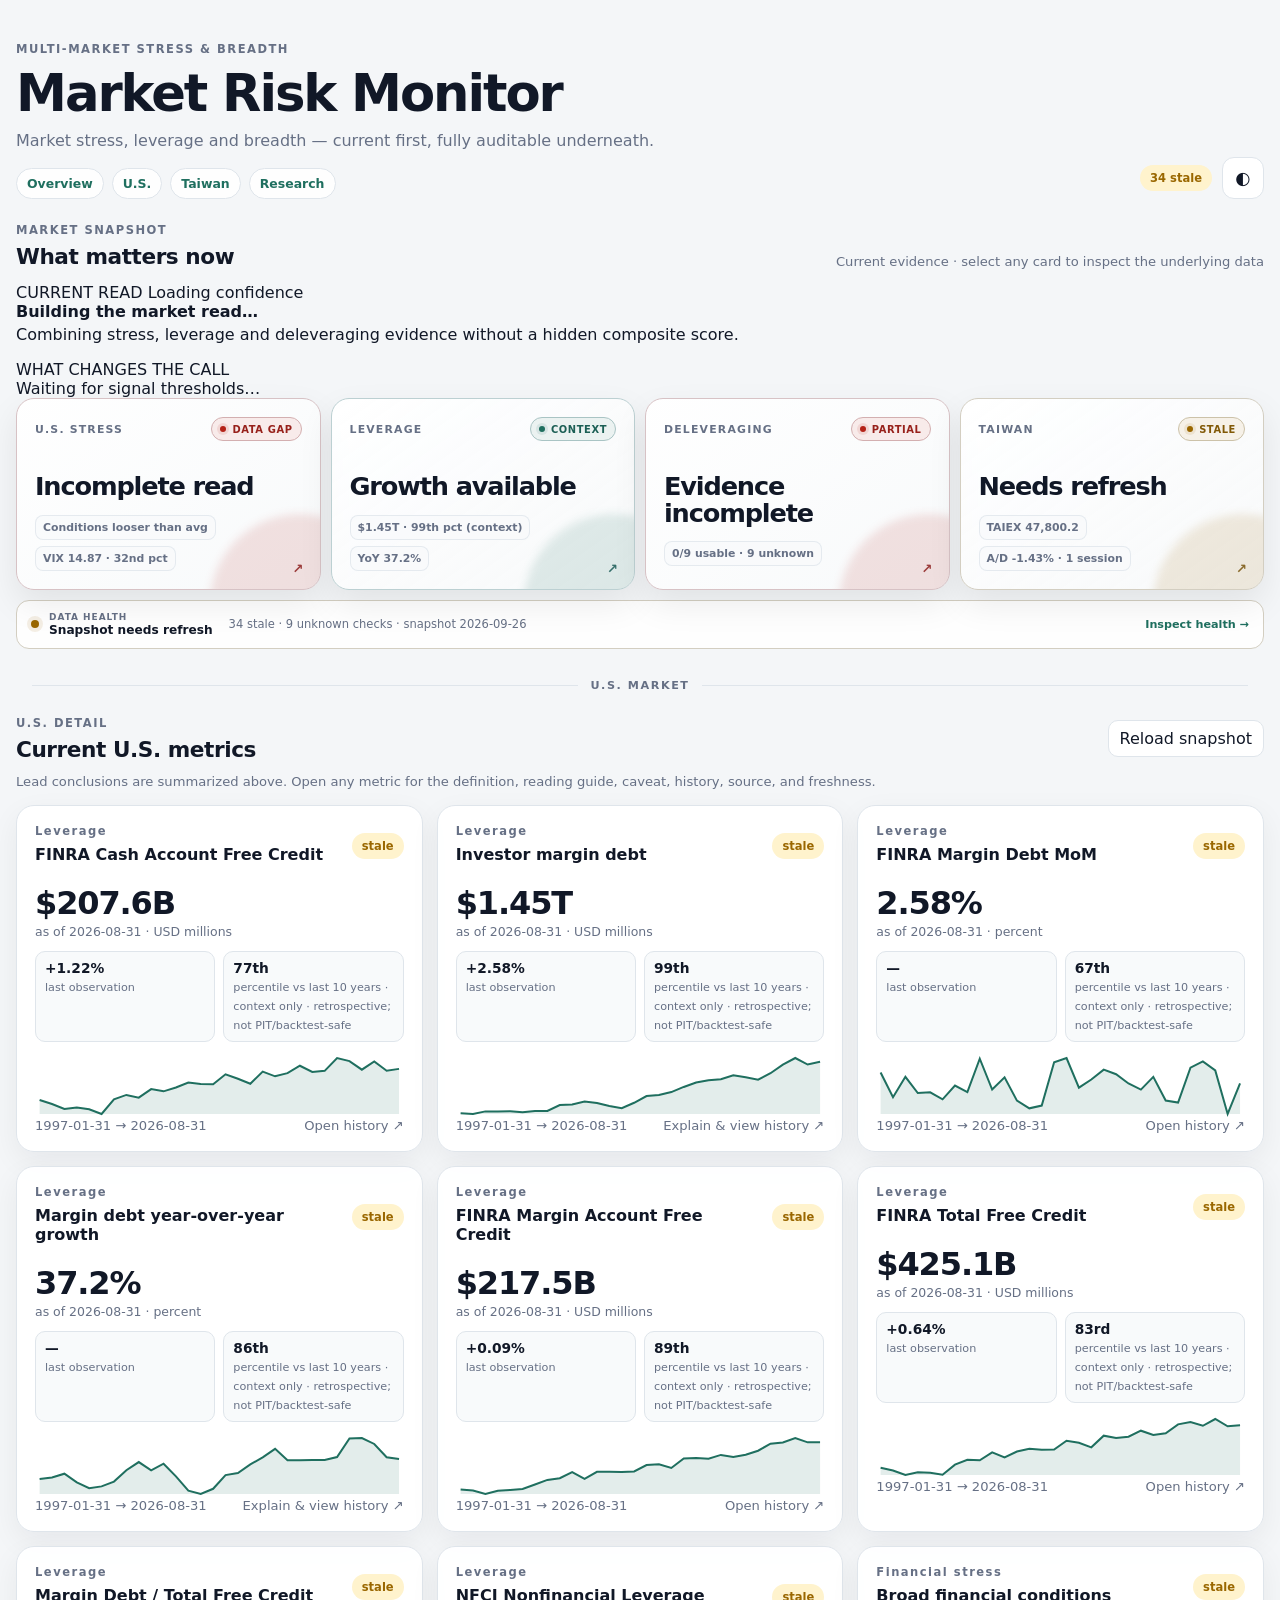
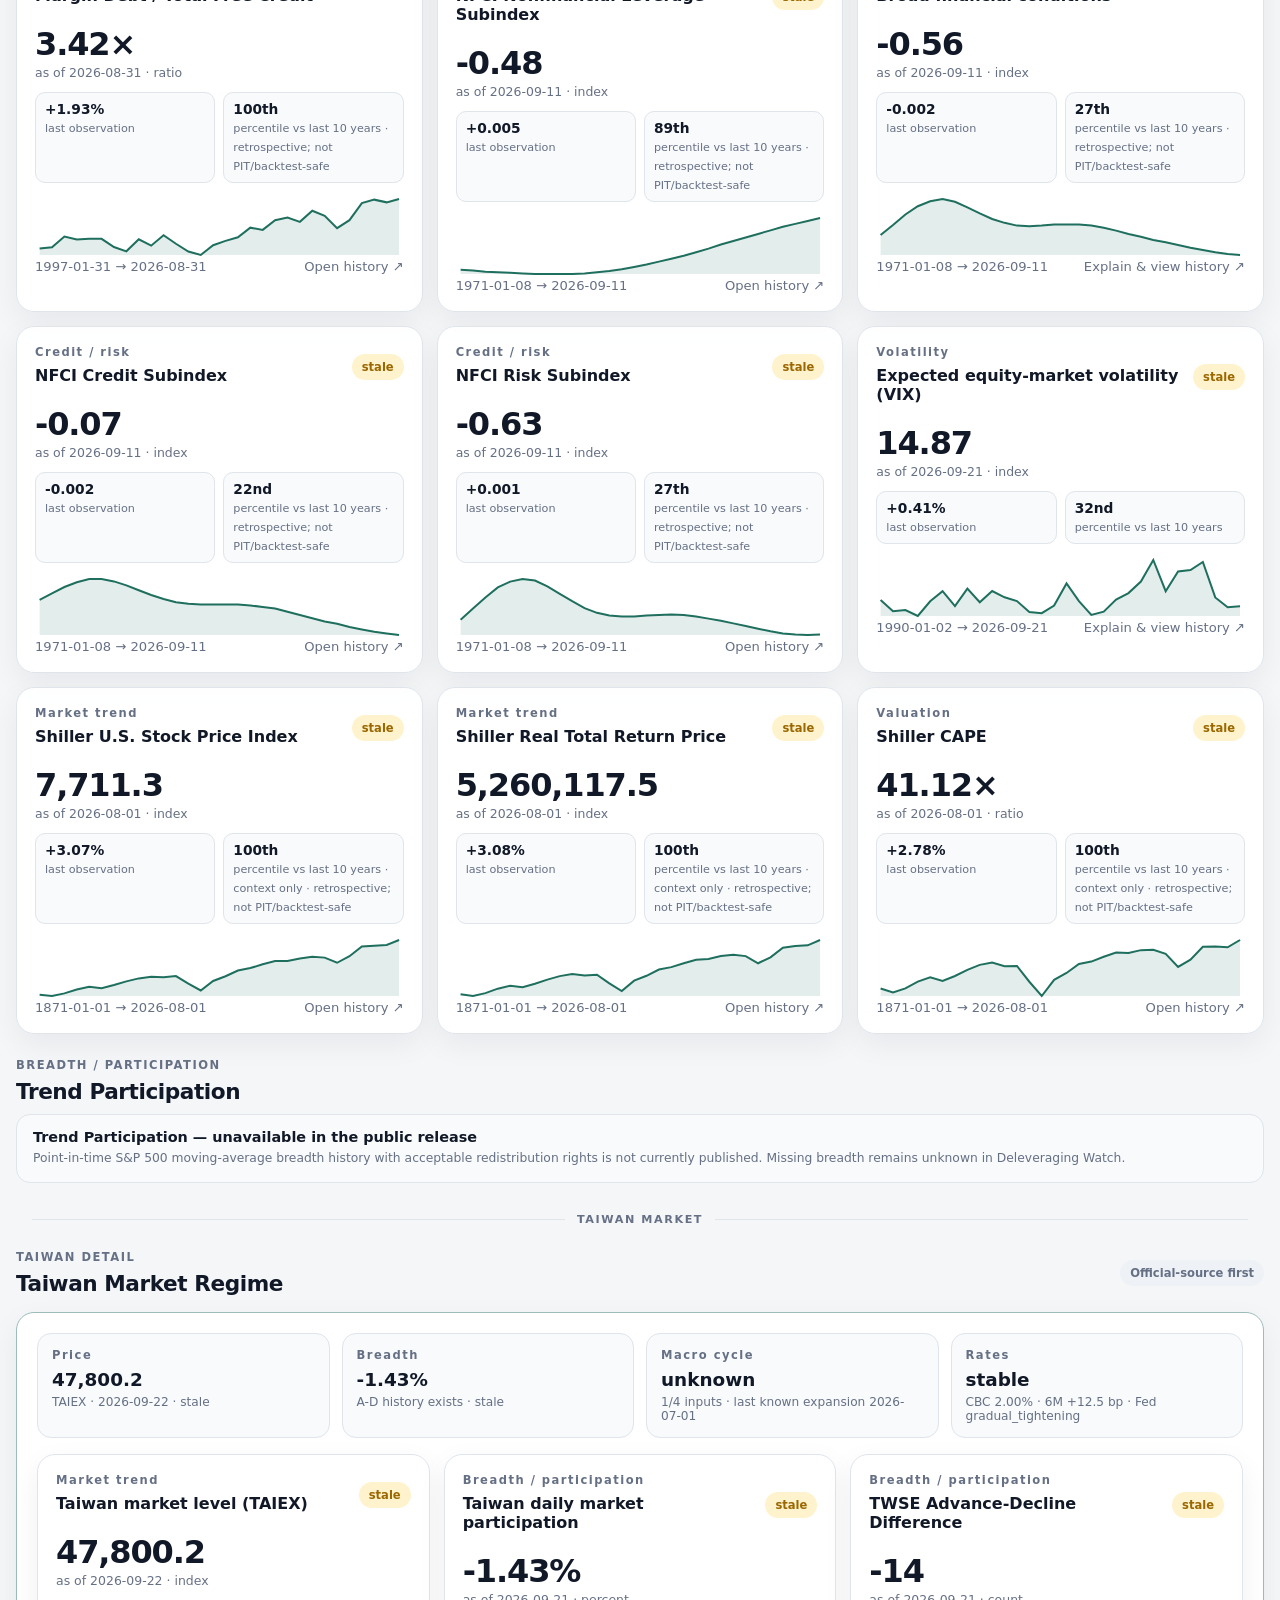
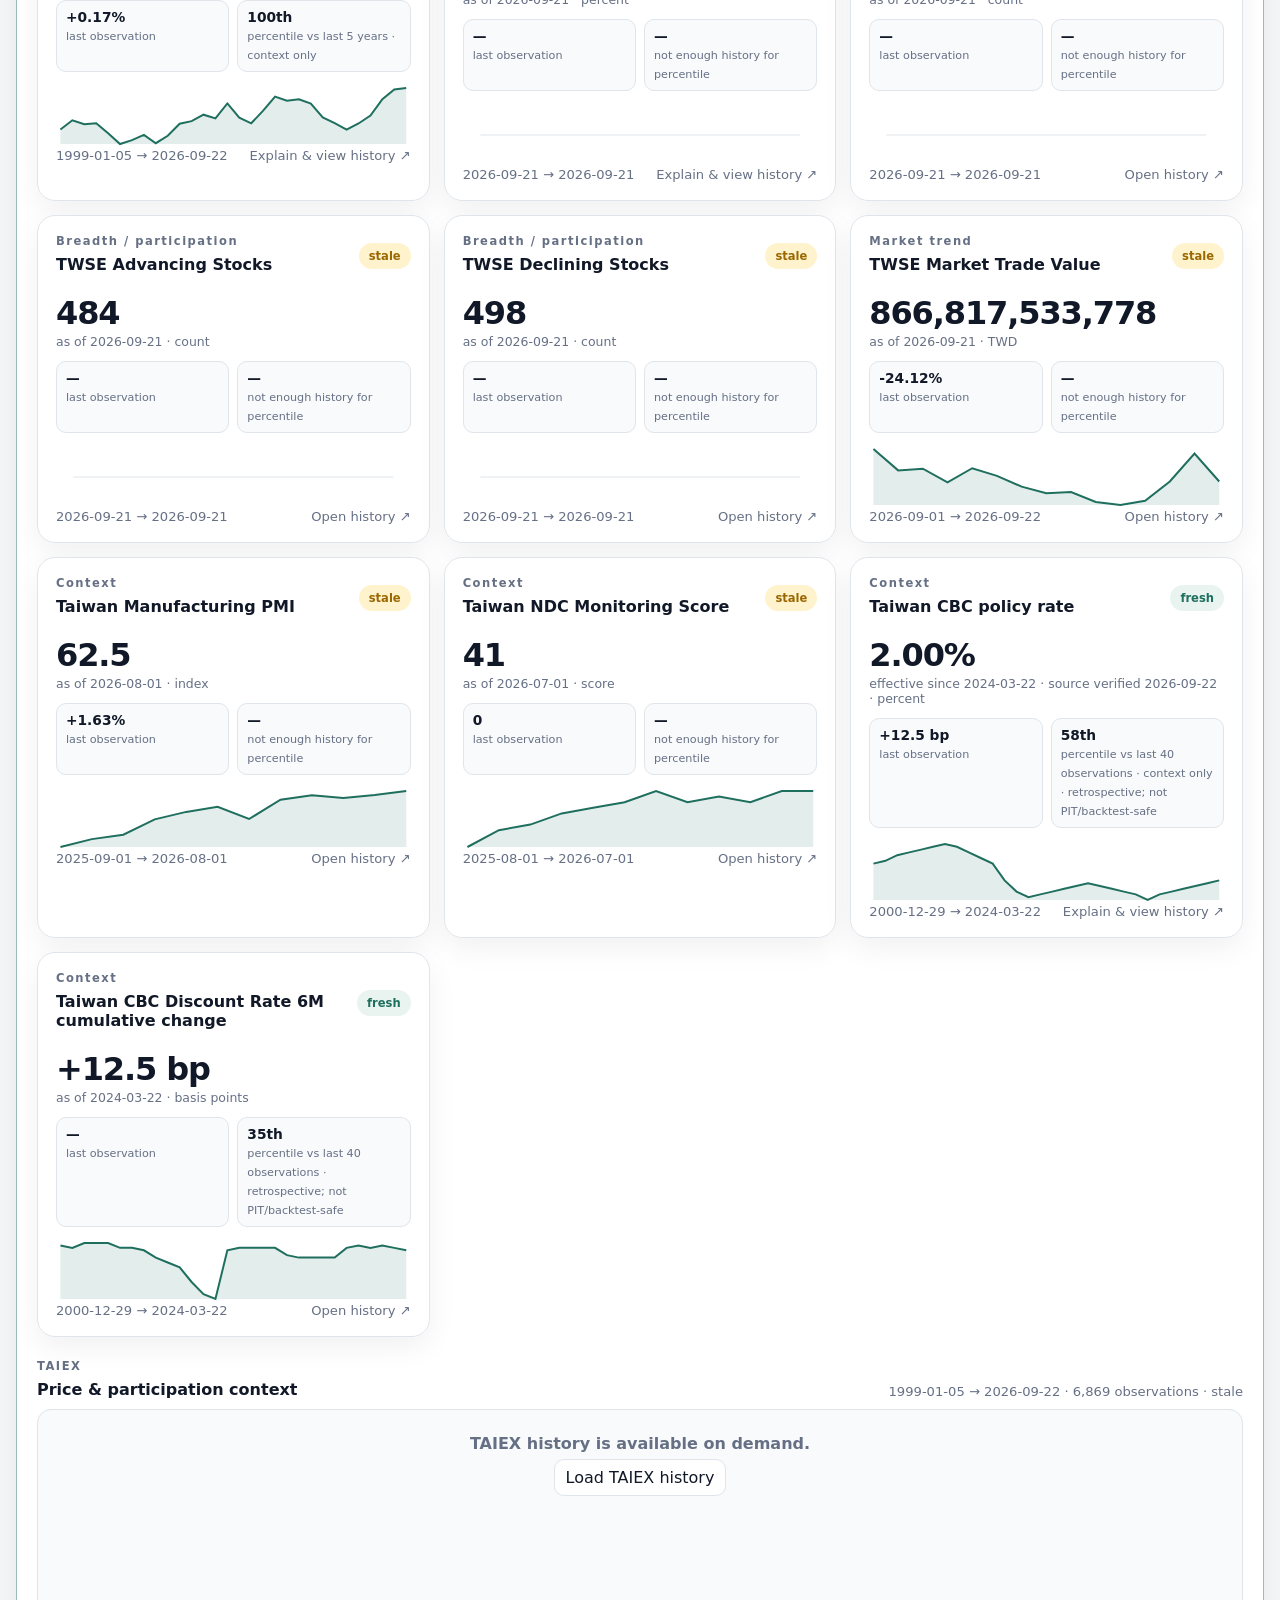
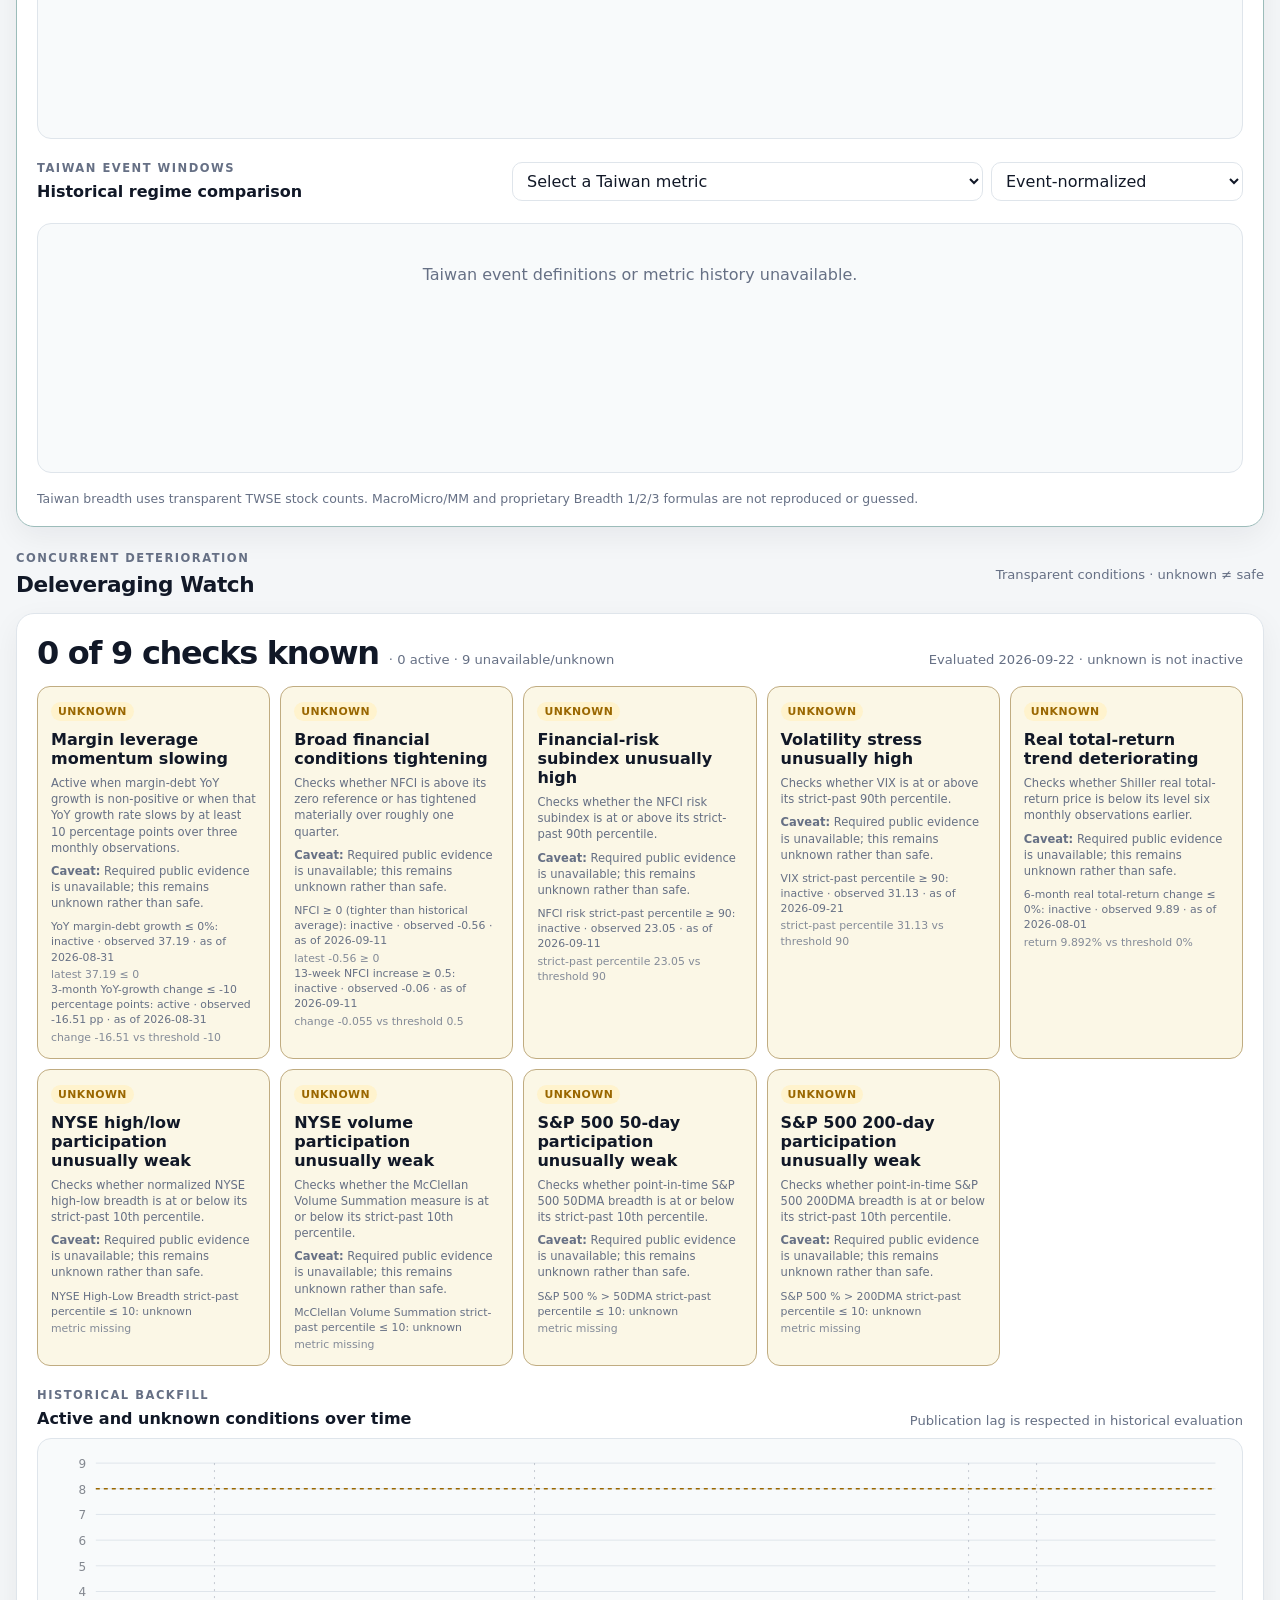
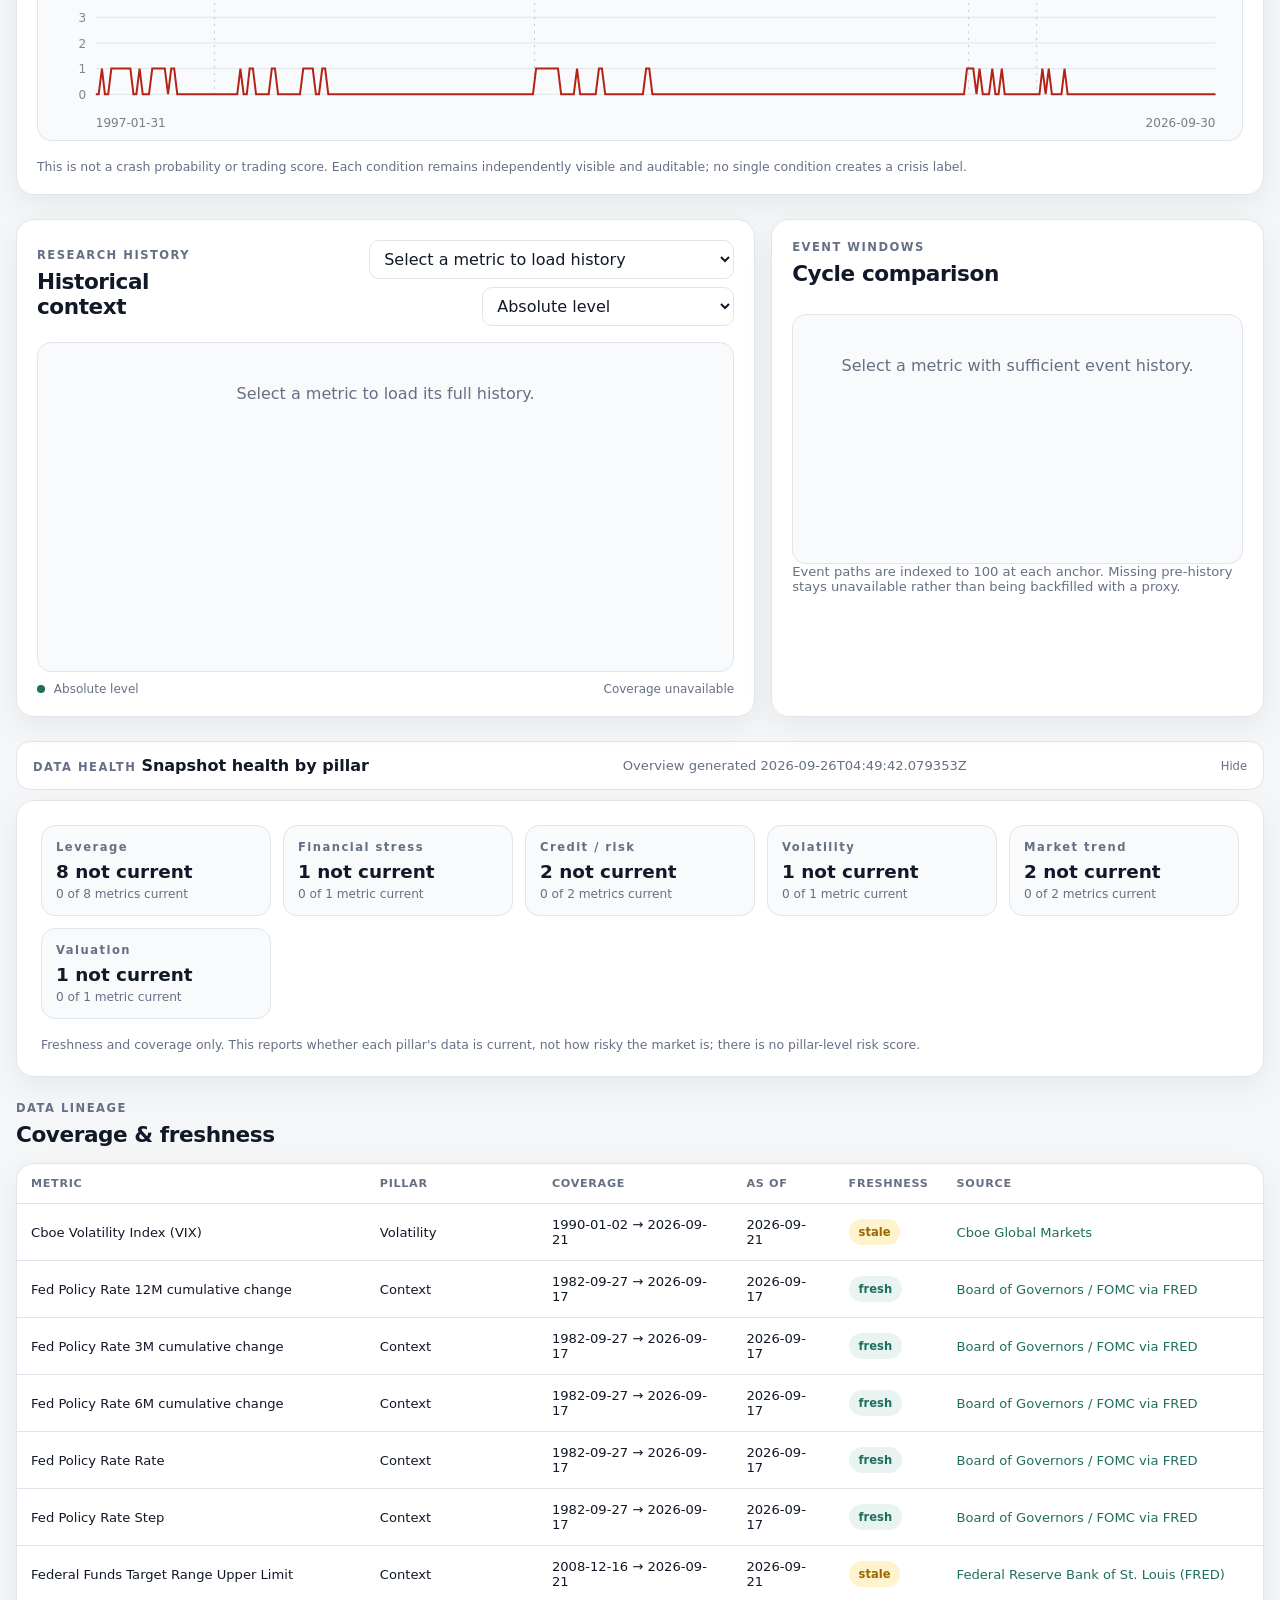
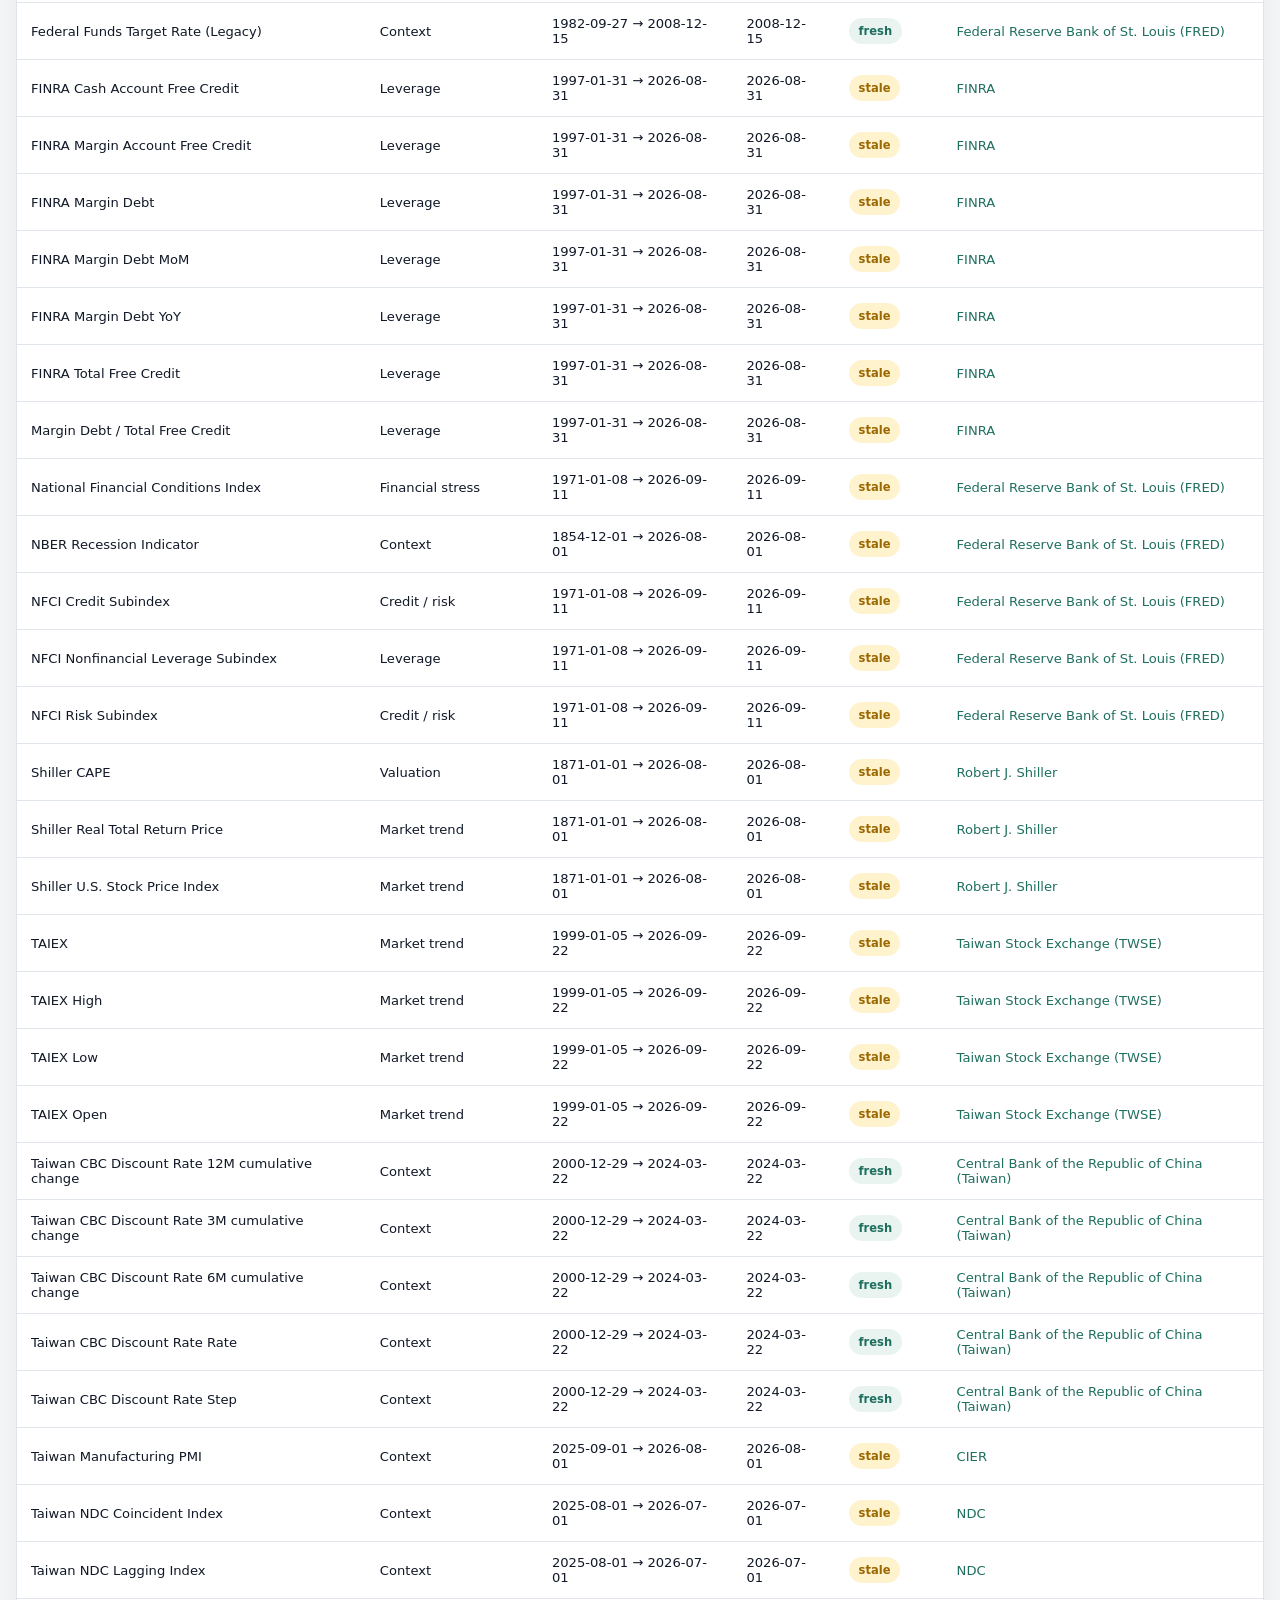
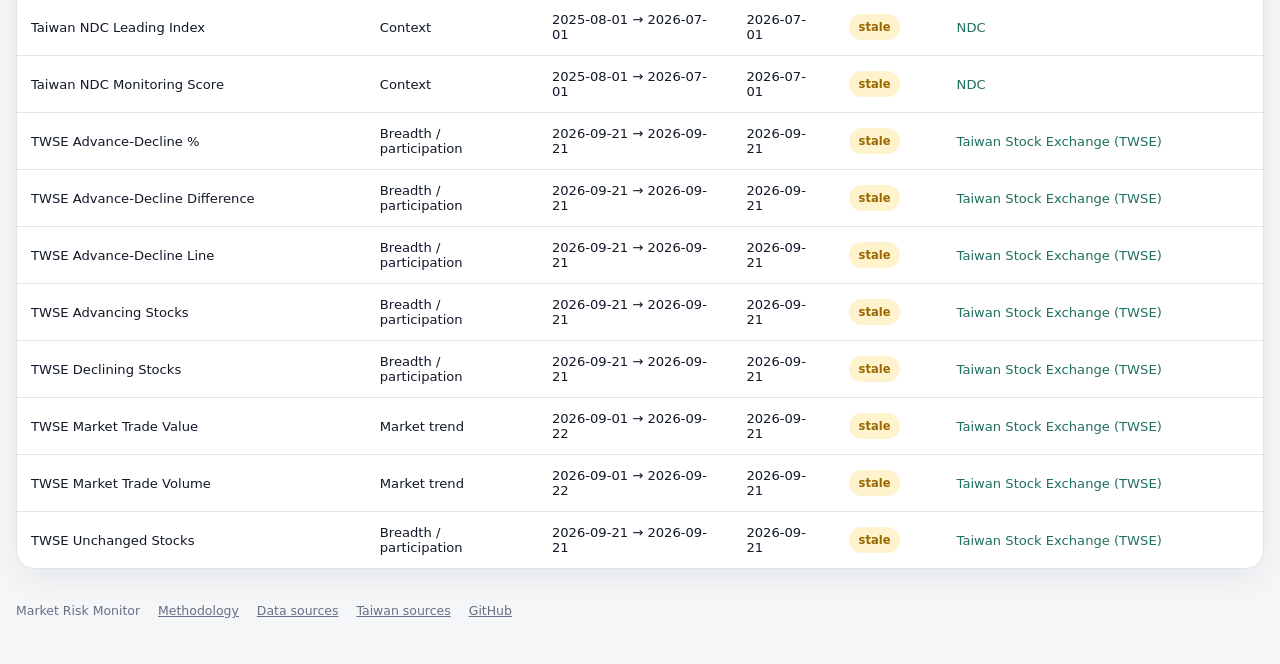
==== commit 3bf7208d: "ui: add synthesized market read and explicit decision triggers" ====
--- a/index.html
+++ b/index.html
@@ -37,6 +37,24 @@
         <p class="meta">Current evidence · select any card to inspect the underlying data</p>
       </div>
 
+      <article id="decision-thesis" class="decision-thesis" data-confidence="loading" aria-live="polite">
+        <div class="thesis-copy">
+          <div class="thesis-topline">
+            <span class="thesis-label">CURRENT READ</span>
+            <span id="overview-thesis-confidence" class="thesis-confidence">Loading confidence</span>
+          </div>
+          <h3 id="overview-thesis-title">Building the market read…</h3>
+          <p id="overview-thesis-summary">Combining stress, leverage and deleveraging evidence without a hidden composite score.</p>
+          <div id="overview-thesis-evidence" class="thesis-evidence" aria-label="Evidence behind current read"></div>
+        </div>
+        <div class="thesis-triggers">
+          <span class="thesis-label">WHAT CHANGES THE CALL</span>
+          <div id="overview-thesis-triggers" class="trigger-list">
+            <span class="trigger-item">Waiting for signal thresholds…</span>
+          </div>
+        </div>
+      </article>
+
       <div class="snapshot-grid" aria-label="At-a-glance market snapshot">
         <a class="snapshot-card" data-overview-card="stress" data-state="loading" href="#us-detail">
           <div class="snapshot-card-top">
--- a/assets/styles.css
+++ b/assets/styles.css
@@ -190,7 +190,10 @@
   .site-header { align-items: flex-start; padding-top: 26px; }
   .header-actions { flex-direction: column-reverse; align-items: flex-end; }
   .metric-grid, .regime-grid, .signal-grid, .trend-summary, .ma-study-grid, .taiwan-panel .regime-grid { grid-template-columns: 1fr; }
-  .section-heading { align-items: flex-start; }
+  .section-heading {
+    align-items: flex-start;
+    flex-direction: column;
+  }
   .history-controls { width: 100%; justify-content: stretch; }
   .history-controls .select-control { flex: 1 1 100%; min-width: 0; }
   .detail-summary { grid-template-columns: 1fr 1fr; }
@@ -609,25 +612,33 @@
     padding: 15px;
     border-radius: 15px;
   }
+  .subtitle { display: none; }
+  .snapshot-card-top {
+    justify-content: flex-start;
+    flex-wrap: wrap;
+  }
+  .snapshot-status { margin-left: 0; }
+  .snapshot-facts { padding-right: 0; }
   .snapshot-value {
     margin-top: 22px;
     font-size: 1.55rem;
   }
   .snapshot-facts { margin-top: 11px; }
   .overview-health-strip {
-    grid-template-columns: 1fr auto;
-    gap: 8px 12px;
+    grid-template-columns: 1fr;
+    gap: 7px;
     padding: 10px 12px;
   }
+  .health-strip-main { white-space: normal; }
   .health-strip-detail {
-    grid-column: 1 / -1;
+    grid-column: 1;
     grid-row: 2;
     white-space: normal;
     line-height: 1.35;
   }
   .overview-health-strip .health-strip-link {
-    grid-column: 2;
-    grid-row: 1;
-    align-self: end;
-  }
-}
+    grid-column: 1;
+    grid-row: 3;
+    justify-self: start;
+  }
+}
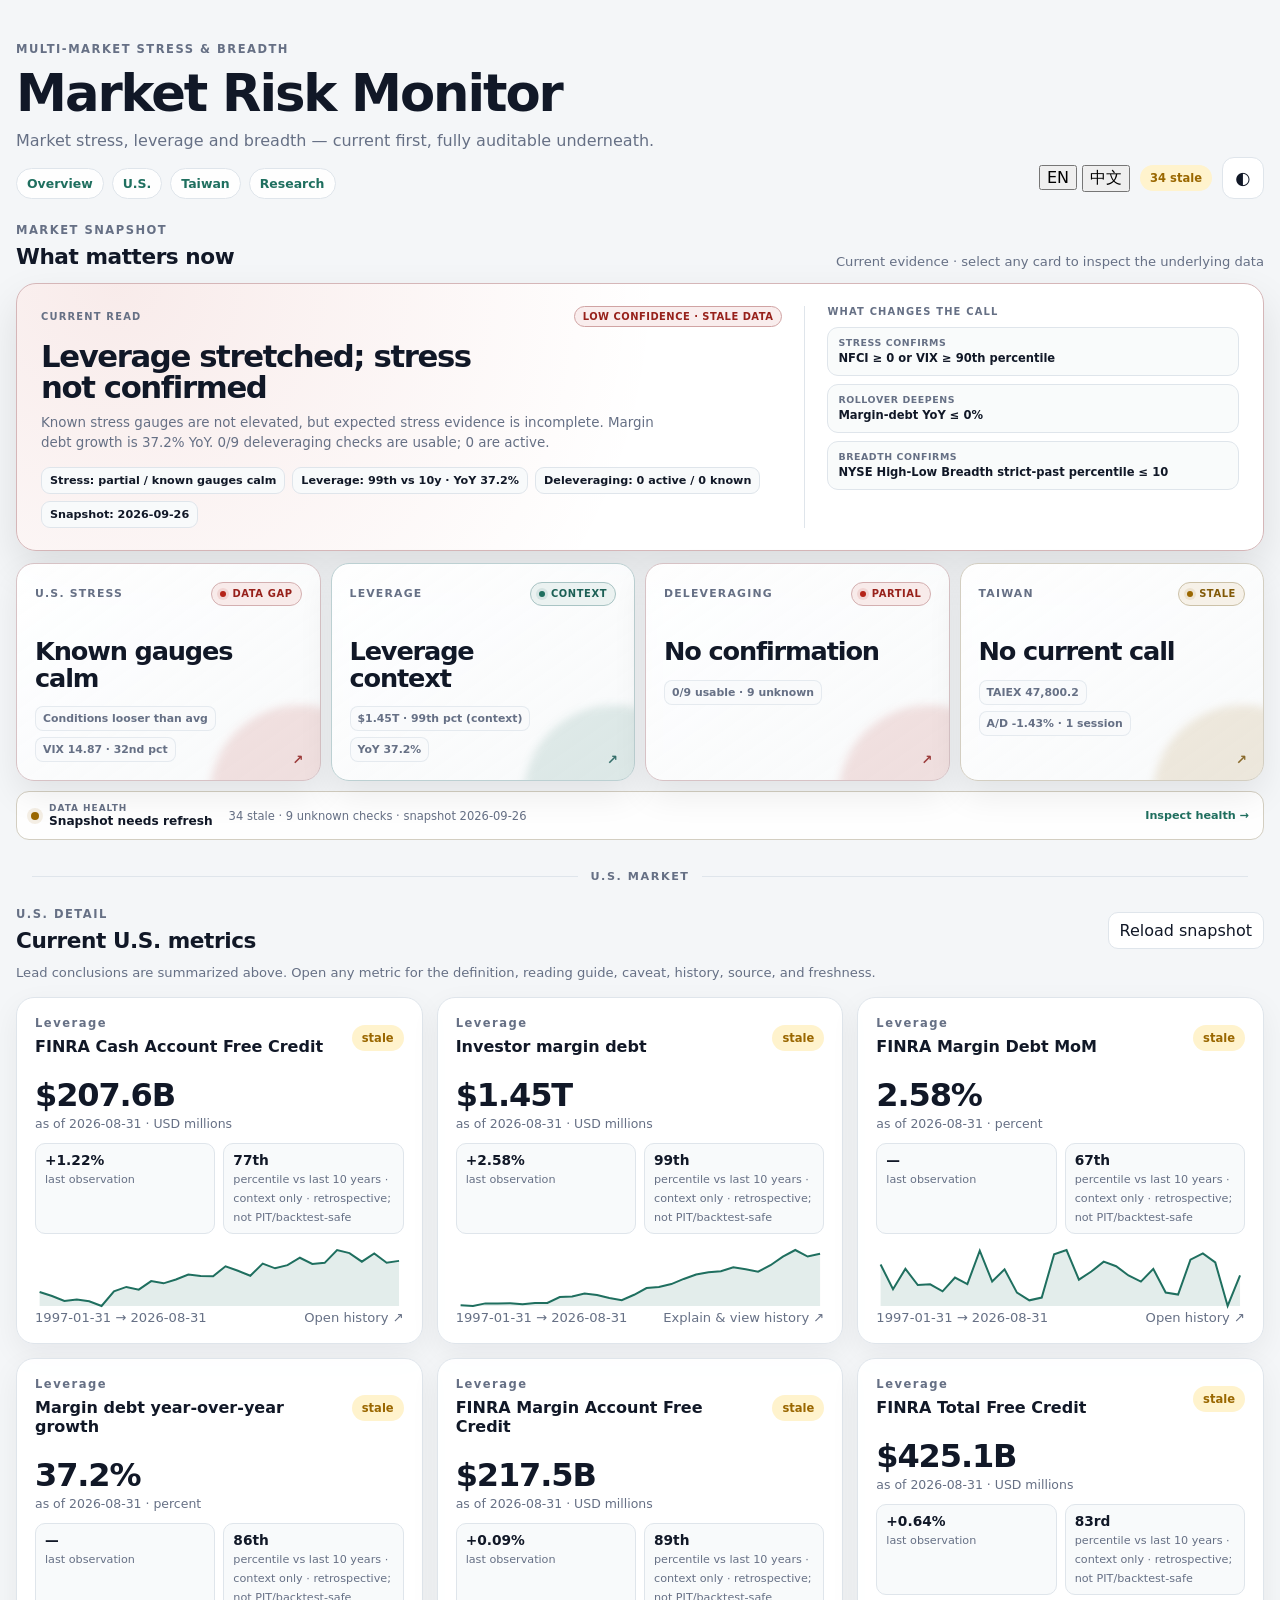
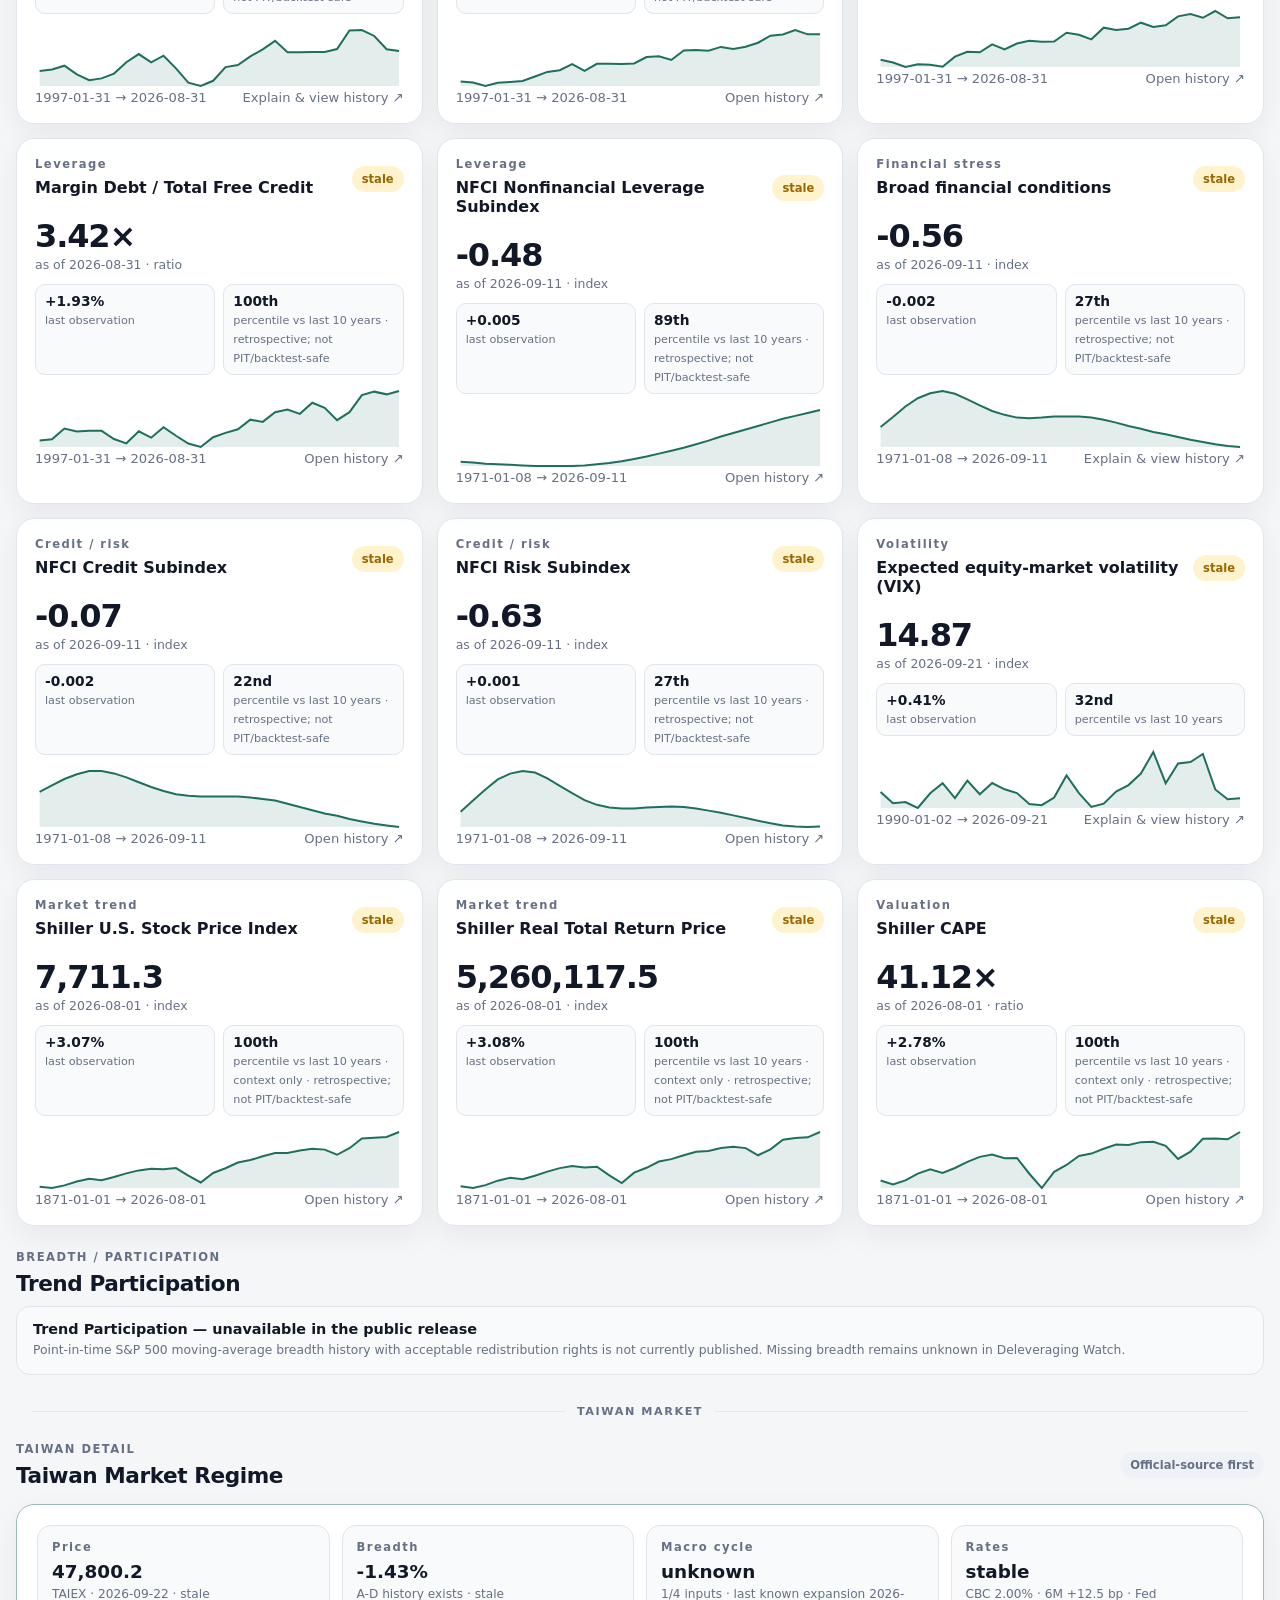
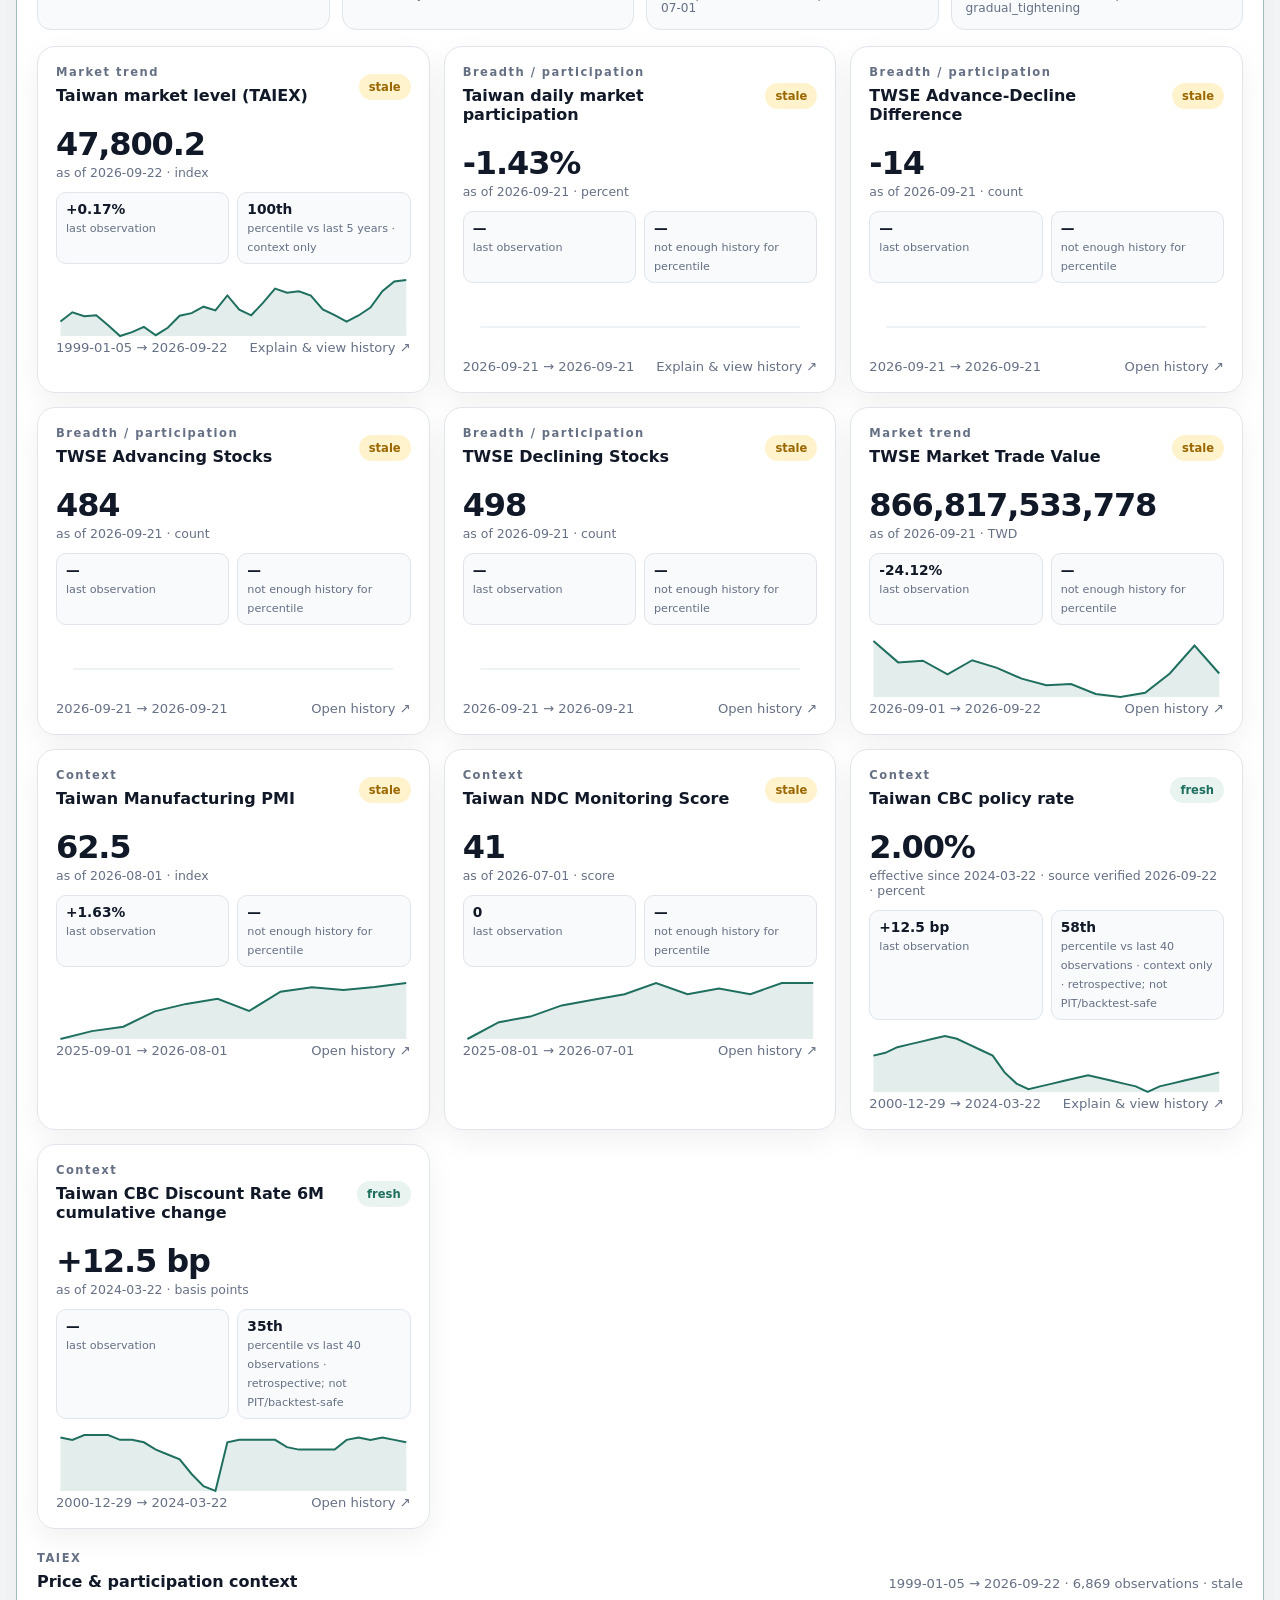
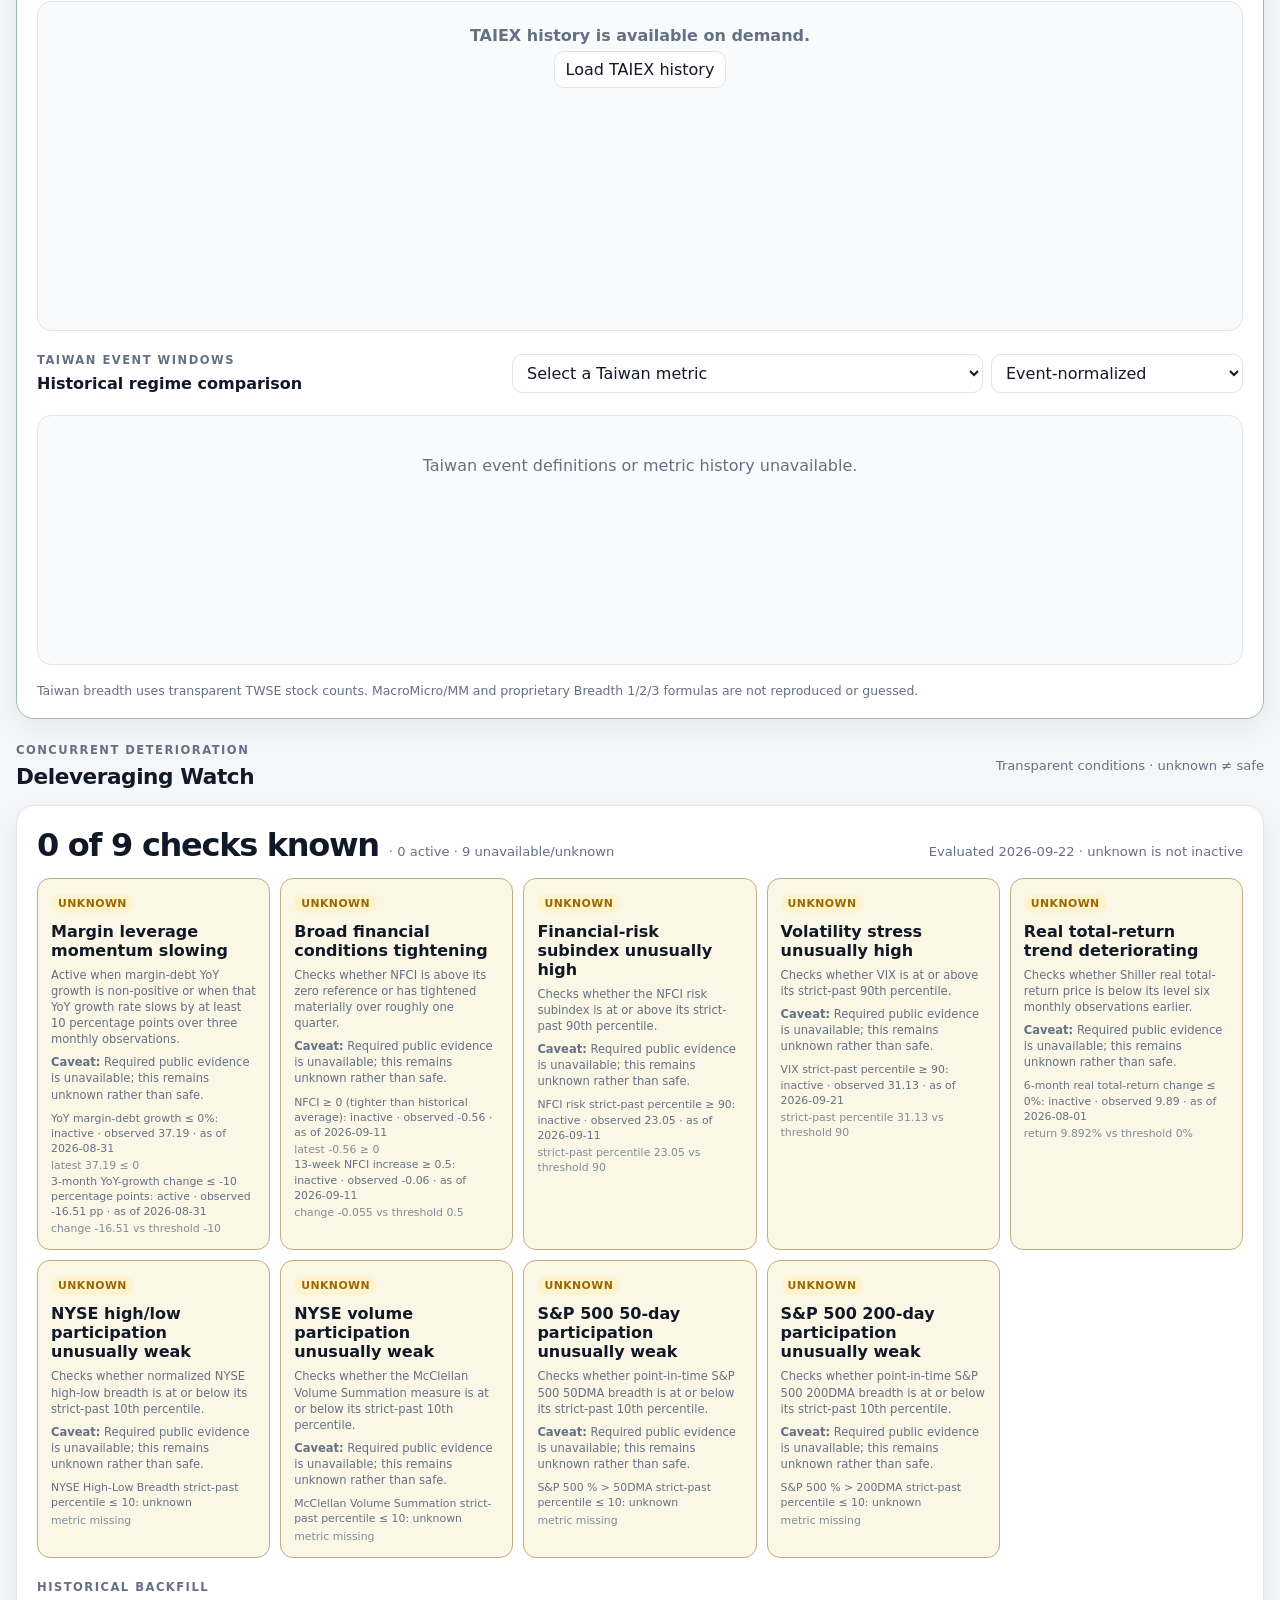
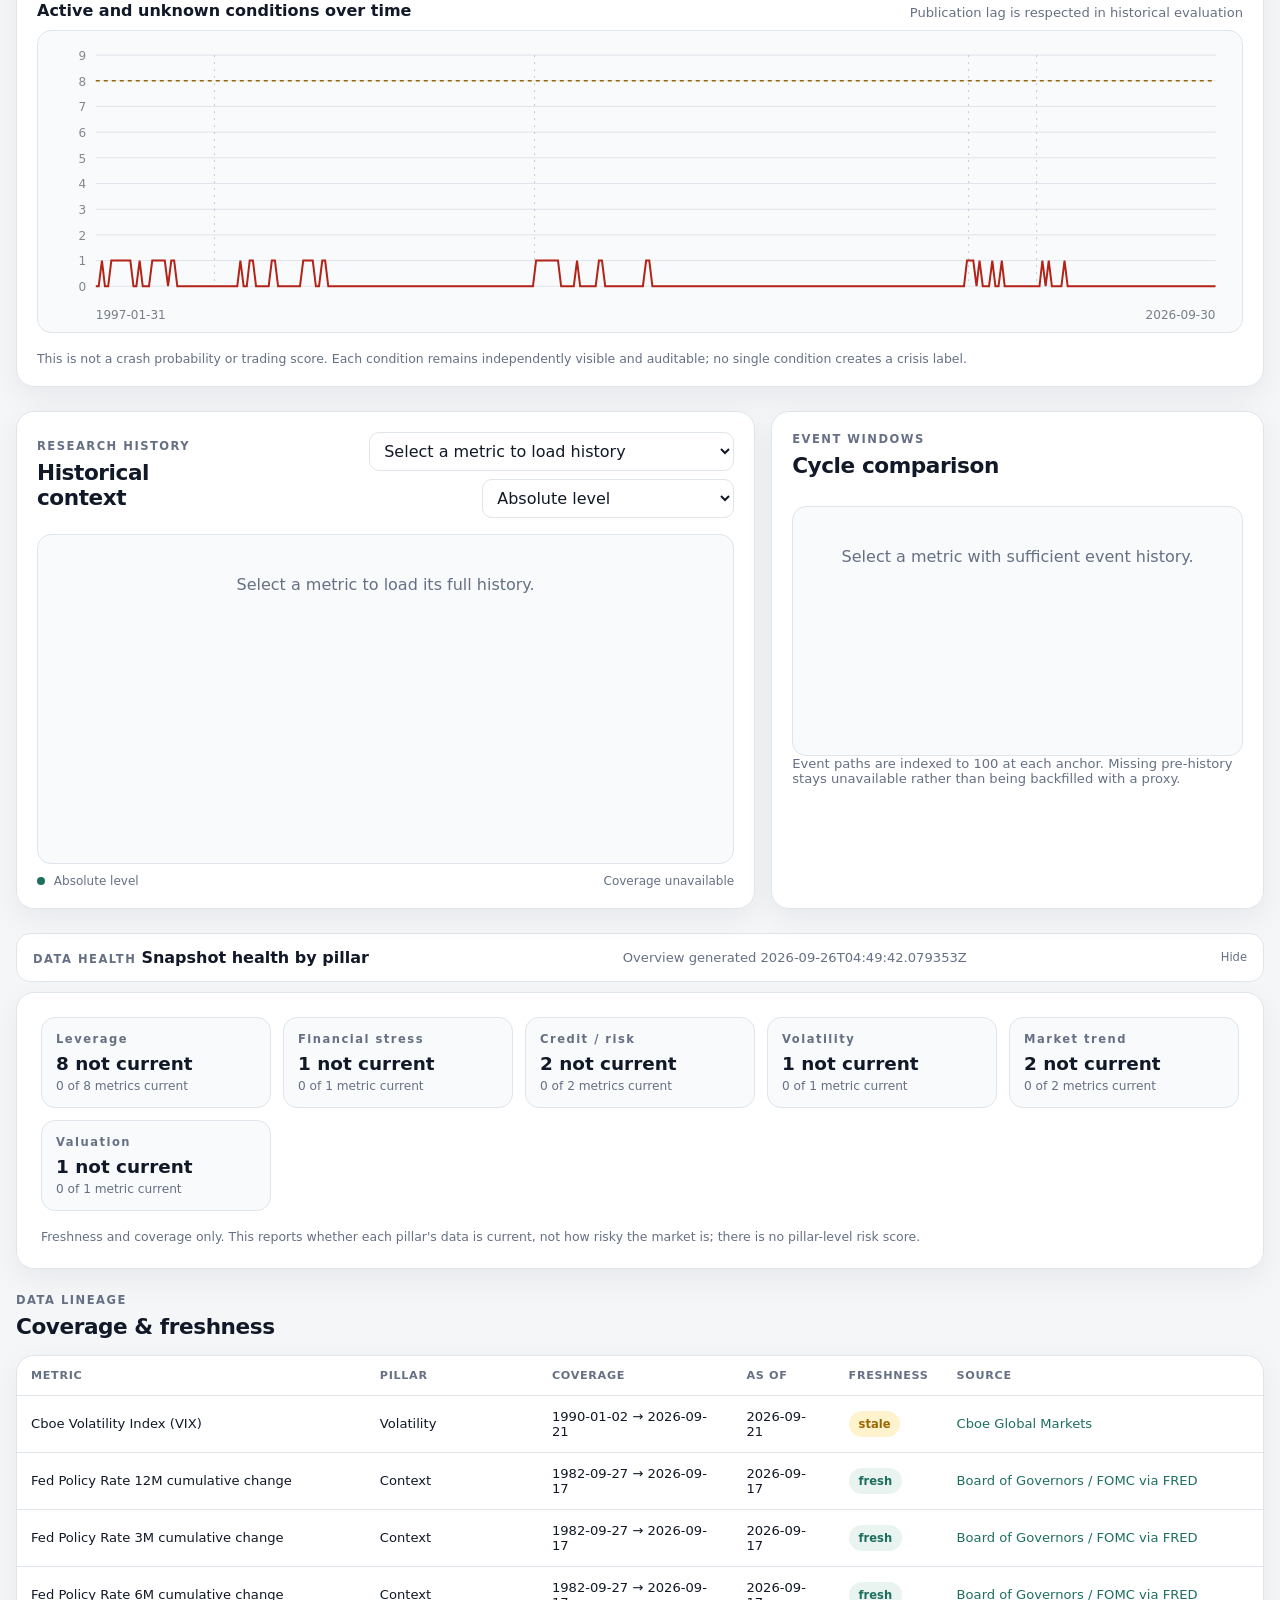
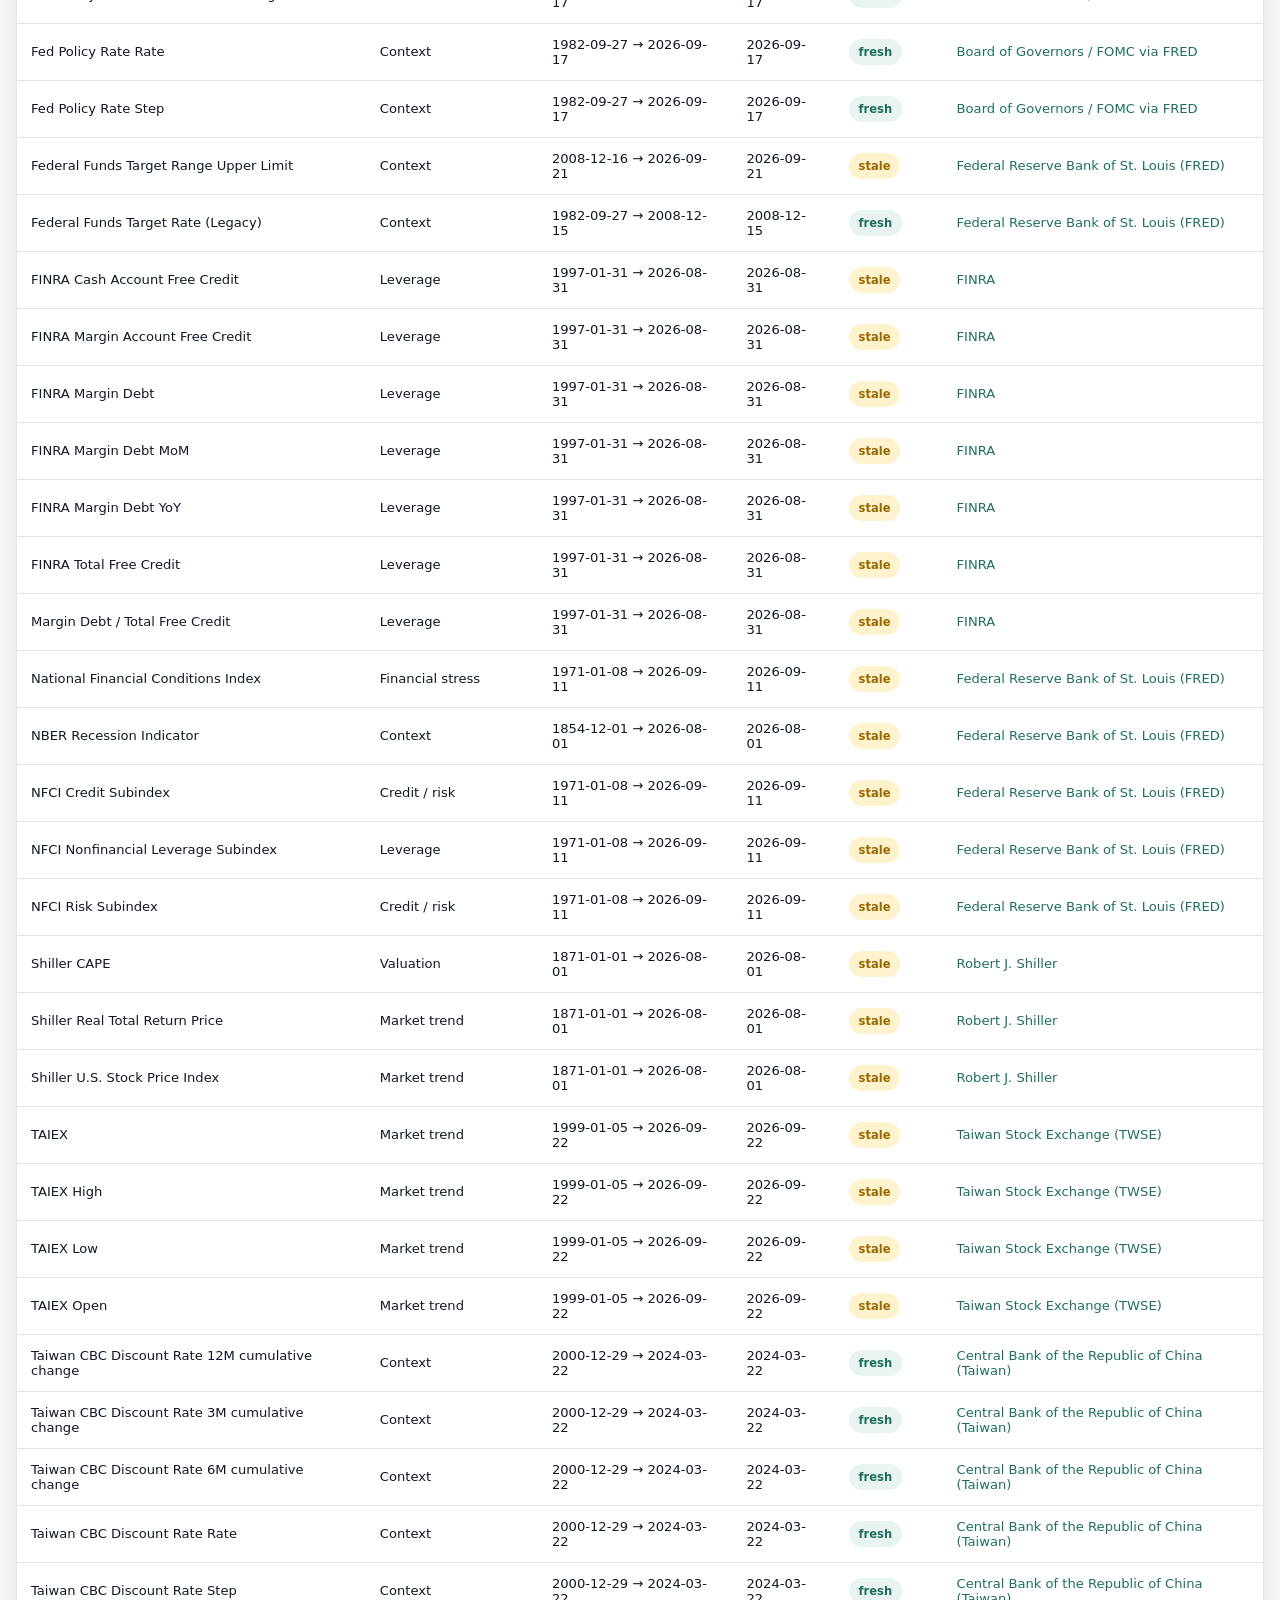
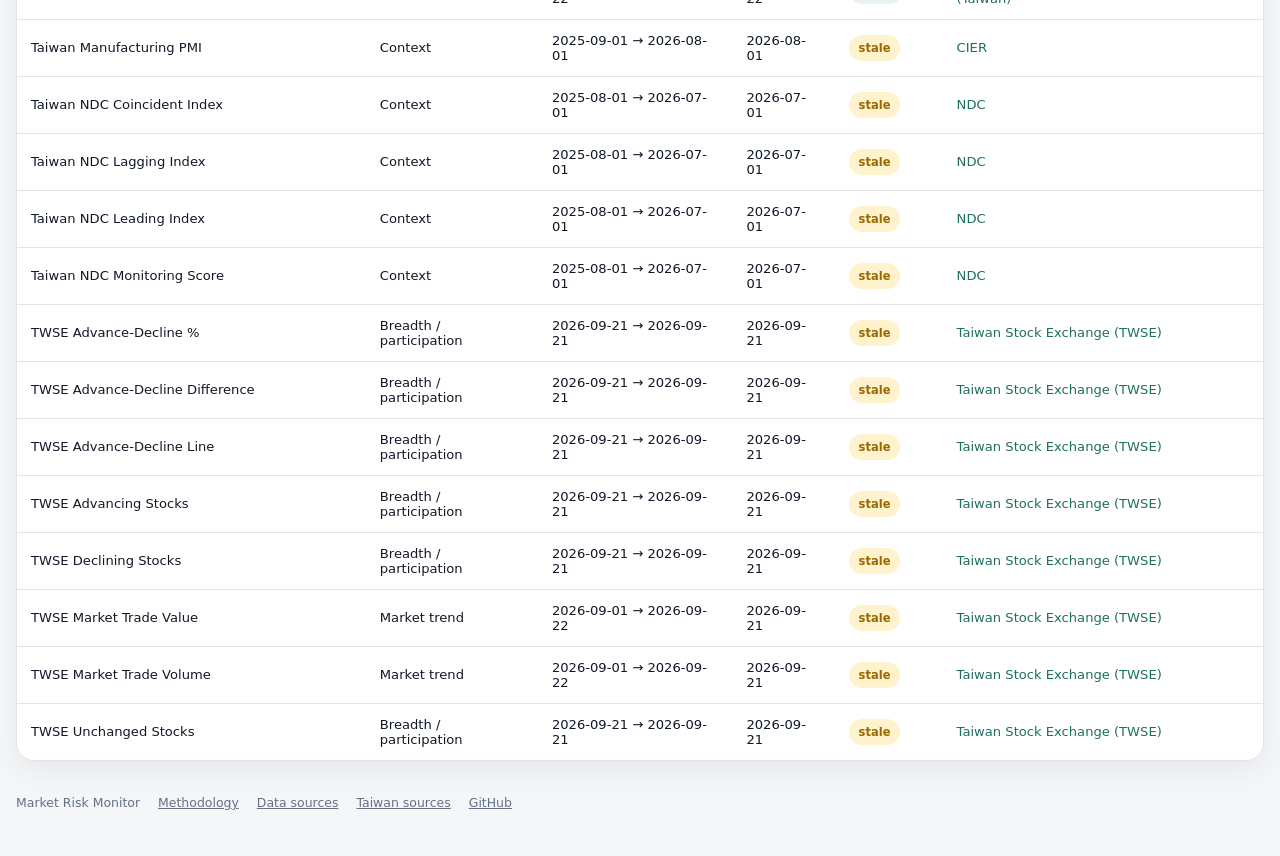
==== commit 4068e579: "feat: add bilingual markup and language switcher" ====
--- a/index.html
+++ b/index.html
@@ -11,19 +11,23 @@
 <body>
   <header class="site-header">
     <div>
-      <p class="eyebrow">MULTI-MARKET STRESS &amp; BREADTH</p>
+      <p class="eyebrow" data-i18n="header.eyebrow">MULTI-MARKET STRESS &amp; BREADTH</p>
       <h1>Market Risk Monitor</h1>
-      <p class="subtitle">Market stress, leverage and breadth — current first, fully auditable underneath.</p>
-      <nav class="mode-nav" aria-label="Dashboard sections">
-        <a href="#overview">Overview</a>
-        <a href="#us-detail">U.S.</a>
-        <a href="#taiwan-detail">Taiwan</a>
-        <a href="#research">Research</a>
+      <p class="subtitle" data-i18n="header.subtitle">Market stress, leverage and breadth — current first, fully auditable underneath.</p>
+      <nav class="mode-nav" aria-label="Dashboard sections" data-i18n-aria-label="nav.sections">
+        <a href="#overview" data-i18n="nav.overview">Overview</a>
+        <a href="#us-detail" data-i18n="nav.us">U.S.</a>
+        <a href="#taiwan-detail" data-i18n="nav.taiwan">Taiwan</a>
+        <a href="#research" data-i18n="nav.research">Research</a>
       </nav>
     </div>
     <div class="header-actions">
+      <div id="language-switcher" class="language-switcher" role="group" aria-label="Language" data-i18n-aria-label="language.label">
+        <button class="language-option" type="button" data-locale="en" aria-pressed="true">EN</button>
+        <button class="language-option" type="button" data-locale="zh-TW" aria-pressed="false">中文</button>
+      </div>
       <span id="global-freshness" class="badge badge-neutral">Loading data…</span>
-      <button id="theme-toggle" class="icon-button" type="button" aria-label="Toggle theme">◐</button>
+      <button id="theme-toggle" class="icon-button" type="button" aria-label="Toggle theme" data-i18n-aria-label="theme.toggle">◐</button>
     </div>
   </header>
 
@@ -31,26 +35,26 @@
     <section id="overview" class="section-block overview-section" aria-labelledby="overview-title">
       <div class="section-heading overview-heading">
         <div>
-          <p class="eyebrow">MARKET SNAPSHOT</p>
-          <h2 id="overview-title">What matters now</h2>
-        </div>
-        <p class="meta">Current evidence · select any card to inspect the underlying data</p>
+          <p class="eyebrow" data-i18n="overview.eyebrow">MARKET SNAPSHOT</p>
+          <h2 id="overview-title" data-i18n="overview.title">What matters now</h2>
+        </div>
+        <p class="meta" data-i18n="overview.meta">Current evidence · select any card to inspect the underlying data</p>
       </div>
 
       <article id="decision-thesis" class="decision-thesis" data-confidence="loading" aria-live="polite">
         <div class="thesis-copy">
           <div class="thesis-topline">
-            <span class="thesis-label">CURRENT READ</span>
-            <span id="overview-thesis-confidence" class="thesis-confidence">Loading confidence</span>
-          </div>
-          <h3 id="overview-thesis-title">Building the market read…</h3>
-          <p id="overview-thesis-summary">Combining stress, leverage and deleveraging evidence without a hidden composite score.</p>
-          <div id="overview-thesis-evidence" class="thesis-evidence" aria-label="Evidence behind current read"></div>
+            <span class="thesis-label" data-i18n="thesis.current_read">CURRENT READ</span>
+            <span id="overview-thesis-confidence" class="thesis-confidence" data-i18n="thesis.loading_confidence">Loading confidence</span>
+          </div>
+          <h3 id="overview-thesis-title" data-i18n="thesis.loading_title">Building the market read…</h3>
+          <p id="overview-thesis-summary" data-i18n="thesis.loading_summary">Combining stress, leverage and deleveraging evidence without a hidden composite score.</p>
+          <div id="overview-thesis-evidence" class="thesis-evidence" aria-label="Evidence behind current read" data-i18n-aria-label="thesis.evidence_aria"></div>
         </div>
         <div class="thesis-triggers">
-          <span class="thesis-label">WHAT CHANGES THE CALL</span>
+          <span class="thesis-label" data-i18n="thesis.changes">WHAT CHANGES THE CALL</span>
           <div id="overview-thesis-triggers" class="trigger-list">
-            <span class="trigger-item">Waiting for signal thresholds…</span>
+            <span class="trigger-item" data-i18n="thesis.waiting">Waiting for signal thresholds…</span>
           </div>
         </div>
       </article>
@@ -58,7 +62,7 @@
       <div class="snapshot-grid" aria-label="At-a-glance market snapshot">
         <a class="snapshot-card" data-overview-card="stress" data-state="loading" href="#us-detail">
           <div class="snapshot-card-top">
-            <span class="snapshot-kicker">U.S. stress</span>
+            <span class="snapshot-kicker" data-i18n="card.us_stress">U.S. stress</span>
             <span id="overview-stress-status" class="snapshot-status">Loading</span>
           </div>
           <strong id="overview-stress-value" class="snapshot-value">—</strong>
@@ -67,7 +71,7 @@
 
         <a class="snapshot-card" data-overview-card="leverage" data-state="loading" href="#us-detail">
           <div class="snapshot-card-top">
-            <span class="snapshot-kicker">Leverage</span>
+            <span class="snapshot-kicker" data-i18n="card.leverage">Leverage</span>
             <span id="overview-leverage-status" class="snapshot-status">Loading</span>
           </div>
           <strong id="overview-leverage-value" class="snapshot-value">—</strong>
@@ -76,7 +80,7 @@
 
         <a class="snapshot-card" data-overview-card="deleveraging" data-state="loading" href="#signals-detail">
           <div class="snapshot-card-top">
-            <span class="snapshot-kicker">Deleveraging</span>
+            <span class="snapshot-kicker" data-i18n="card.deleveraging">Deleveraging</span>
             <span id="overview-deleveraging-status" class="snapshot-status">Loading</span>
           </div>
           <strong id="overview-deleveraging-value" class="snapshot-value">—</strong>
@@ -85,7 +89,7 @@
 
         <a class="snapshot-card" data-overview-card="taiwan" data-state="loading" href="#taiwan-detail">
           <div class="snapshot-card-top">
-            <span class="snapshot-kicker">Taiwan</span>
+            <span class="snapshot-kicker" data-i18n="card.taiwan">Taiwan</span>
             <span id="overview-taiwan-status" class="snapshot-status">Loading</span>
           </div>
           <strong id="overview-taiwan-value" class="snapshot-value">—</strong>
@@ -97,28 +101,28 @@
         <div class="health-strip-main">
           <span class="health-orb" aria-hidden="true"></span>
           <div>
-            <span class="health-strip-label">DATA HEALTH</span>
-            <strong id="overview-health-state">Loading snapshot health…</strong>
-          </div>
-        </div>
-        <span id="overview-health-detail" class="health-strip-detail">Freshness and evidence coverage are being checked.</span>
-        <a class="health-strip-link" href="#data-health-details">Inspect health →</a>
+            <span class="health-strip-label" data-i18n="health.label">DATA HEALTH</span>
+            <strong id="overview-health-state" data-i18n="health.loading">Loading snapshot health…</strong>
+          </div>
+        </div>
+        <span id="overview-health-detail" class="health-strip-detail" data-i18n="health.checking">Freshness and evidence coverage are being checked.</span>
+        <a class="health-strip-link" href="#data-health-details" data-i18n="health.inspect">Inspect health →</a>
       </div>
     </section>
 
     <div class="market-divider" aria-hidden="true">
-      <span>U.S. MARKET</span>
+      <span data-i18n="market.us">U.S. MARKET</span>
     </div>
 
     <section id="us-detail" class="section-block" aria-labelledby="metrics-title">
       <div class="section-heading">
         <div>
-          <p class="eyebrow">U.S. DETAIL</p>
-          <h2 id="metrics-title">Current U.S. metrics</h2>
-        </div>
-        <button id="refresh-view" class="text-button" type="button">Reload snapshot</button>
-      </div>
-      <p class="section-intro">Lead conclusions are summarized above. Open any metric for the definition, reading guide, caveat, history, source, and freshness.</p>
+          <p class="eyebrow" data-i18n="us.detail">U.S. DETAIL</p>
+          <h2 id="metrics-title" data-i18n="us.metrics">Current U.S. metrics</h2>
+        </div>
+        <button id="refresh-view" class="text-button" type="button" data-i18n="us.reload">Reload snapshot</button>
+      </div>
+      <p class="section-intro" data-i18n="us.intro">Lead conclusions are summarized above. Open any metric for the definition, reading guide, caveat, history, source, and freshness.</p>
       <div id="metric-grid" class="metric-grid">
         <div class="panel empty-state">
           <strong>Current U.S. snapshot is unavailable.</strong>
@@ -130,17 +134,17 @@
     <section id="trend-participation-section" class="section-block optional-module compact-optional" aria-labelledby="trend-participation-title">
       <div class="section-heading">
         <div>
-          <p class="eyebrow">BREADTH / PARTICIPATION</p>
-          <h2 id="trend-participation-title">Trend Participation</h2>
+          <p class="eyebrow" data-i18n="breadth.eyebrow">BREADTH / PARTICIPATION</p>
+          <h2 id="trend-participation-title" data-i18n="breadth.title">Trend Participation</h2>
         </div>
         <div id="trend-controls" class="history-controls" hidden>
           <label class="toggle-control">
             <input id="ma-bands-toggle" type="checkbox">
-            <span>Custom heuristic bands</span>
+            <span data-i18n="breadth.custom_bands">Custom heuristic bands</span>
           </label>
           <label class="toggle-control">
             <input id="ma-spx-toggle" type="checkbox">
-            <span>SPX overlay</span>
+            <span data-i18n="breadth.spx_overlay">SPX overlay</span>
           </label>
         </div>
       </div>
@@ -160,25 +164,25 @@
         <div id="ma-study-block" hidden>
           <div class="signal-history-header">
             <div>
-              <p class="eyebrow">THRESHOLD STUDY</p>
-              <h3>&lt;25% / &lt;15% historical outcomes</h3>
+              <p class="eyebrow" data-i18n="study.eyebrow">THRESHOLD STUDY</p>
+              <h3 data-i18n="study.title">&lt;25% / &lt;15% historical outcomes</h3>
             </div>
-            <span id="ma-study-status" class="meta">Study snapshot not loaded</span>
+            <span id="ma-study-status" class="meta" data-i18n="study.not_loaded">Study snapshot not loaded</span>
           </div>
           <div id="ma-study-summary" class="ma-study-grid"></div>
           <div class="table-wrap ma-study-table-wrap">
             <table class="ma-study-table">
               <thead>
                 <tr>
-                  <th>Date</th>
-                  <th>Cross</th>
-                  <th>Breadth</th>
-                  <th>SPX</th>
+                  <th data-i18n="table.date">Date</th>
+                  <th data-i18n="table.cross">Cross</th>
+                  <th data-i18n="table.breadth">Breadth</th>
+                  <th data-i18n="table.spx">SPX</th>
                   <th>1W</th>
                   <th>1M</th>
                   <th>3M</th>
                   <th>6M</th>
-                  <th>63d local low</th>
+                  <th data-i18n="table.local_low">63d local low</th>
                 </tr>
               </thead>
               <tbody id="ma-study-body">
@@ -191,16 +195,16 @@
     </section>
 
     <div class="market-divider" aria-hidden="true">
-      <span>TAIWAN MARKET</span>
+      <span data-i18n="market.taiwan">TAIWAN MARKET</span>
     </div>
 
     <section id="taiwan-detail" class="section-block taiwan-section" aria-labelledby="taiwan-title">
       <div class="section-heading">
         <div>
-          <p class="eyebrow">TAIWAN DETAIL</p>
-          <h2 id="taiwan-title">Taiwan Market Regime</h2>
-        </div>
-        <span class="badge badge-neutral">Official-source first</span>
+          <p class="eyebrow" data-i18n="taiwan.detail">TAIWAN DETAIL</p>
+          <h2 id="taiwan-title" data-i18n="taiwan.title">Taiwan Market Regime</h2>
+        </div>
+        <span class="badge badge-neutral" data-i18n="taiwan.official_first">Official-source first</span>
       </div>
       <div class="panel taiwan-panel">
         <div id="tw-state-grid" class="regime-grid">
@@ -210,7 +214,7 @@
         <div class="signal-history-header">
           <div>
             <p class="eyebrow">TAIEX</p>
-            <h3>Price &amp; participation context</h3>
+            <h3 data-i18n="taiwan.price_participation">Price &amp; participation context</h3>
           </div>
           <span id="tw-history-status" class="meta">Coverage unavailable</span>
         </div>
@@ -219,17 +223,17 @@
         </div>
         <div class="signal-history-header">
           <div>
-            <p class="eyebrow">TAIWAN EVENT WINDOWS</p>
-            <h3>Historical regime comparison</h3>
+            <p class="eyebrow" data-i18n="taiwan.event_windows">TAIWAN EVENT WINDOWS</p>
+            <h3 data-i18n="taiwan.historical_regime">Historical regime comparison</h3>
           </div>
           <div class="history-controls">
             <select id="tw-event-metric" class="select-control" aria-label="Taiwan event comparison metric">
               <option value="tw_taiex">TAIEX</option>
             </select>
             <select id="tw-event-mode" class="select-control" aria-label="Taiwan event comparison mode">
-              <option value="normalized">Event-normalized</option>
-              <option value="raw">Raw level</option>
-              <option value="pit_percentile">Point-in-time percentile</option>
+              <option value="normalized" data-i18n="taiwan.event_normalized">Event-normalized</option>
+              <option value="raw" data-i18n="taiwan.raw_level">Raw level</option>
+              <option value="pit_percentile" data-i18n="research.pit_percentile">Point-in-time percentile</option>
             </select>
           </div>
         </div>
@@ -244,10 +248,10 @@
     <section id="signals-detail" class="section-block" aria-labelledby="signals-title">
       <div class="section-heading">
         <div>
-          <p class="eyebrow">CONCURRENT DETERIORATION</p>
-          <h2 id="signals-title">Deleveraging Watch</h2>
-        </div>
-        <p class="meta">Transparent conditions · unknown ≠ safe</p>
+          <p class="eyebrow" data-i18n="signals.eyebrow">CONCURRENT DETERIORATION</p>
+          <h2 id="signals-title" data-i18n="signals.title">Deleveraging Watch</h2>
+        </div>
+        <p class="meta" data-i18n="signals.meta">Transparent conditions · unknown ≠ safe</p>
       </div>
       <div class="panel signal-panel">
         <div id="signal-summary" class="signal-summary">
@@ -256,10 +260,10 @@
         <div id="signal-grid" class="signal-grid"></div>
         <div class="signal-history-header">
           <div>
-            <p class="eyebrow">HISTORICAL BACKFILL</p>
-            <h3>Active and unknown conditions over time</h3>
-          </div>
-          <span class="meta">Publication lag is respected in historical evaluation</span>
+            <p class="eyebrow" data-i18n="signals.history">HISTORICAL BACKFILL</p>
+            <h3 data-i18n="signals.history_title">Active and unknown conditions over time</h3>
+          </div>
+          <span class="meta" data-i18n="signals.history_meta">Publication lag is respected in historical evaluation</span>
         </div>
         <div id="signal-history-chart" class="chart-frame short">
           <div class="empty-state compact">Historical signal state will appear here.</div>
@@ -272,18 +276,18 @@
       <div class="panel">
         <div class="section-heading">
           <div>
-            <p class="eyebrow">RESEARCH HISTORY</p>
-            <h2 id="history-title">Historical context</h2>
+            <p class="eyebrow" data-i18n="research.eyebrow">RESEARCH HISTORY</p>
+            <h2 id="history-title" data-i18n="research.title">Historical context</h2>
           </div>
           <div class="history-controls">
             <select id="history-metric" class="select-control" aria-label="Historical metric">
-              <option value="">No metric data</option>
+              <option value="" data-i18n="research.no_metric">No metric data</option>
             </select>
             <select id="history-mode" class="select-control" aria-label="Historical comparison mode">
-              <option value="absolute">Absolute level</option>
-              <option value="pit_percentile">Point-in-time percentile</option>
-              <option value="rolling_percentile">Rolling percentile</option>
-              <option value="rate_change">Rate of change</option>
+              <option value="absolute" data-i18n="research.absolute">Absolute level</option>
+              <option value="pit_percentile" data-i18n="research.pit_percentile">Point-in-time percentile</option>
+              <option value="rolling_percentile" data-i18n="research.rolling_percentile">Rolling percentile</option>
+              <option value="rate_change" data-i18n="research.rate_change">Rate of change</option>
             </select>
           </div>
         </div>
@@ -299,8 +303,8 @@
       <div class="panel">
         <div class="section-heading">
           <div>
-            <p class="eyebrow">EVENT WINDOWS</p>
-            <h2>Cycle comparison</h2>
+            <p class="eyebrow" data-i18n="research.event_windows">EVENT WINDOWS</p>
+            <h2 data-i18n="research.cycle">Cycle comparison</h2>
           </div>
         </div>
         <div id="event-list" class="event-list"></div>
@@ -314,10 +318,10 @@
     <details id="data-health-details" class="section-block disclosure-block">
       <summary>
         <span>
-          <span class="eyebrow">DATA HEALTH</span>
-          <strong>Snapshot health by pillar</strong>
+          <span class="eyebrow" data-i18n="health.label">DATA HEALTH</span>
+          <strong data-i18n="data_health.title">Snapshot health by pillar</strong>
         </span>
-        <span id="data-generated" class="meta">Snapshot not loaded</span>
+        <span id="data-generated" class="meta" data-i18n="data_health.not_loaded">Snapshot not loaded</span>
       </summary>
       <div class="panel hero-panel">
         <div id="regime-grid" class="regime-grid">
@@ -330,20 +334,20 @@
     <section class="section-block" aria-labelledby="coverage-title">
       <div class="section-heading">
         <div>
-          <p class="eyebrow">DATA LINEAGE</p>
-          <h2 id="coverage-title">Coverage &amp; freshness</h2>
+          <p class="eyebrow" data-i18n="lineage.eyebrow">DATA LINEAGE</p>
+          <h2 id="coverage-title" data-i18n="lineage.title">Coverage &amp; freshness</h2>
         </div>
       </div>
       <div class="panel table-wrap">
         <table>
           <thead>
             <tr>
-              <th>Metric</th>
-              <th>Pillar</th>
-              <th>Coverage</th>
-              <th>As of</th>
-              <th>Freshness</th>
-              <th>Source</th>
+              <th data-i18n="lineage.metric">Metric</th>
+              <th data-i18n="lineage.pillar">Pillar</th>
+              <th data-i18n="lineage.coverage">Coverage</th>
+              <th data-i18n="lineage.as_of">As of</th>
+              <th data-i18n="lineage.freshness">Freshness</th>
+              <th data-i18n="lineage.source">Source</th>
             </tr>
           </thead>
           <tbody id="coverage-body">
@@ -359,9 +363,9 @@
       <div class="dialog-header">
         <div>
           <p id="dialog-pillar" class="eyebrow"></p>
-          <h2 id="dialog-title">Metric</h2>
-        </div>
-        <button id="dialog-close" class="icon-button" value="close" aria-label="Close metric details">×</button>
+          <h2 id="dialog-title" data-i18n="dialog.metric">Metric</h2>
+        </div>
+        <button id="dialog-close" class="icon-button" value="close" aria-label="Close metric details" data-i18n-aria-label="dialog.close">×</button>
       </div>
       <div id="dialog-summary" class="detail-summary"></div>
       <div id="dialog-chart" class="chart-frame detail-chart"></div>
@@ -371,9 +375,9 @@
 
   <footer>
     <span>Market Risk Monitor</span>
-    <a href="./docs/methodology.md">Methodology</a>
-    <a href="./docs/data-sources.md">Data sources</a>
-    <a href="./docs/taiwan-sources.md">Taiwan sources</a>
+    <a href="./docs/methodology.md" data-i18n="footer.methodology">Methodology</a>
+    <a href="./docs/data-sources.md" data-i18n="footer.data_sources">Data sources</a>
+    <a href="./docs/taiwan-sources.md" data-i18n="footer.taiwan_sources">Taiwan sources</a>
     <a href="https://github.com/world4jason/Market-Risk-Monitor">GitHub</a>
   </footer>
 
--- a/assets/styles.css
+++ b/assets/styles.css
@@ -230,6 +230,122 @@
   align-items: end;
   margin-bottom: 14px;
 }
+.decision-thesis {
+  --thesis-color: var(--muted);
+  display: grid;
+  grid-template-columns: minmax(0, 1.45fr) minmax(320px, .85fr);
+  gap: 22px;
+  margin-bottom: 12px;
+  padding: 22px 24px;
+  border: 1px solid color-mix(in srgb, var(--thesis-color) 24%, var(--line));
+  border-radius: 20px;
+  background:
+    radial-gradient(circle at 8% 0%, color-mix(in srgb, var(--thesis-color) 9%, transparent), transparent 34rem),
+    color-mix(in srgb, var(--panel) 97%, transparent);
+  box-shadow: 0 18px 42px rgba(0, 0, 0, .1);
+}
+.decision-thesis[data-confidence="normal"] { --thesis-color: var(--accent); }
+.decision-thesis[data-confidence="watch"] { --thesis-color: var(--warn); }
+.decision-thesis[data-confidence="gap"] { --thesis-color: var(--danger); }
+.thesis-copy { min-width: 0; }
+.decision-thesis { min-width: 0; max-width: 100%; overflow: hidden; }
+.decision-thesis h3,
+#overview-thesis-summary,
+.thesis-chip,
+.trigger-item strong {
+  max-width: 100%;
+  overflow-wrap: anywhere;
+}
+.thesis-topline {
+  display: flex;
+  align-items: center;
+  justify-content: space-between;
+  gap: 12px;
+}
+.thesis-label {
+  color: var(--muted);
+  font-size: .62rem;
+  font-weight: 850;
+  letter-spacing: .12em;
+  text-transform: uppercase;
+}
+.thesis-confidence {
+  display: inline-flex;
+  padding: 4px 8px;
+  border: 1px solid color-mix(in srgb, var(--thesis-color) 34%, var(--line));
+  border-radius: 999px;
+  background: color-mix(in srgb, var(--thesis-color) 8%, var(--panel));
+  color: color-mix(in srgb, var(--thesis-color) 82%, var(--text));
+  font-size: .62rem;
+  font-weight: 850;
+  letter-spacing: .05em;
+}
+.decision-thesis h3 {
+  max-width: 22ch;
+  margin: 14px 0 9px;
+  font-size: clamp(1.55rem, 2.4vw, 2.35rem);
+  line-height: 1.02;
+  letter-spacing: -.045em;
+}
+#overview-thesis-summary {
+  max-width: 72ch;
+  margin: 0;
+  color: var(--muted);
+  font-size: .84rem;
+  line-height: 1.5;
+}
+.thesis-evidence {
+  min-width: 0;
+  display: flex;
+  flex-wrap: wrap;
+  gap: 7px;
+  margin-top: 14px;
+}
+.thesis-chip {
+  min-width: 0;
+  white-space: normal;
+  display: inline-flex;
+  padding: 6px 8px;
+  border: 1px solid var(--line);
+  border-radius: 9px;
+  background: var(--panel-soft);
+  color: var(--text);
+  font-size: .7rem;
+  font-weight: 700;
+}
+.thesis-triggers {
+  display: grid;
+  align-content: start;
+  gap: 10px;
+  padding-left: 22px;
+  border-left: 1px solid var(--line);
+}
+.trigger-list {
+  min-width: 0;
+  display: grid;
+  gap: 8px;
+}
+.trigger-item {
+  display: grid;
+  gap: 3px;
+  padding: 9px 10px;
+  border: 1px solid var(--line);
+  border-radius: 11px;
+  background: color-mix(in srgb, var(--panel-soft) 82%, transparent);
+}
+.trigger-item span {
+  color: var(--muted);
+  font-size: .59rem;
+  font-weight: 850;
+  letter-spacing: .06em;
+  text-transform: uppercase;
+}
+.trigger-item strong {
+  font-size: .72rem;
+  line-height: 1.3;
+  font-weight: 750;
+}
+
 .snapshot-grid {
   display: grid;
   grid-template-columns: repeat(4, minmax(0, 1fr));
@@ -642,3 +758,52 @@
     justify-self: start;
   }
 }
+
+@media (max-width: 980px) {
+  .decision-thesis {
+    grid-template-columns: minmax(0, 1fr);
+    gap: 16px;
+  }
+  .thesis-triggers {
+    padding-left: 0;
+    padding-top: 14px;
+    border-left: 0;
+    border-top: 1px solid var(--line);
+  }
+  .trigger-list { grid-template-columns: repeat(3, minmax(0, 1fr)); }
+}
+@media (max-width: 640px) {
+  .decision-thesis {
+    padding: 16px;
+    border-radius: 16px;
+  }
+  .thesis-topline {
+    align-items: flex-start;
+    flex-direction: column;
+  }
+  .decision-thesis h3 {
+    margin-top: 12px;
+    max-width: none;
+    font-size: 1.65rem;
+  }
+  #overview-thesis-summary { font-size: .78rem; }
+  .trigger-list { grid-template-columns: minmax(0, 1fr); }
+  .decision-thesis,
+  .snapshot-card,
+  .overview-health-strip {
+    width: 100%;
+    min-width: 0;
+  }
+  .thesis-evidence,
+  .snapshot-facts {
+    display: grid;
+    grid-template-columns: minmax(0, 1fr);
+    width: 100%;
+  }
+  .thesis-chip,
+  .snapshot-facts span {
+    width: 100%;
+    min-width: 0;
+  }
+}
+
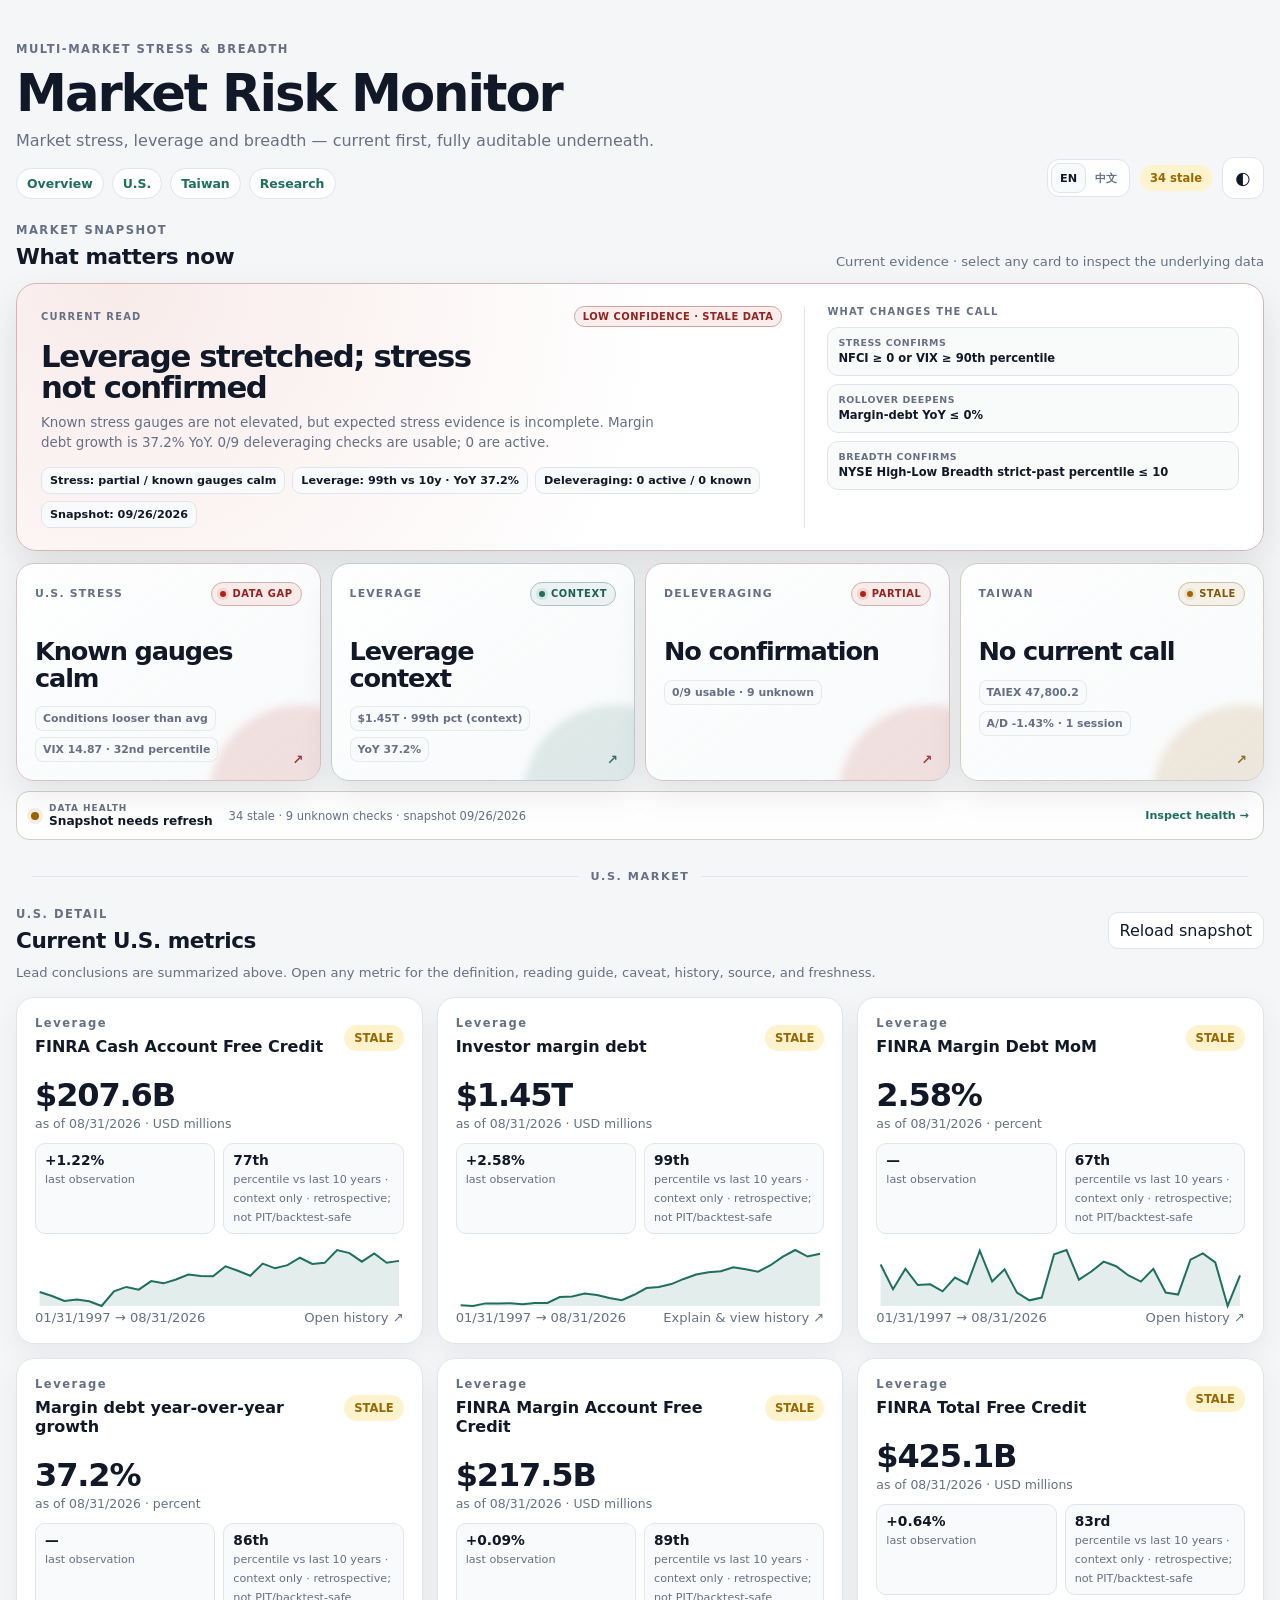
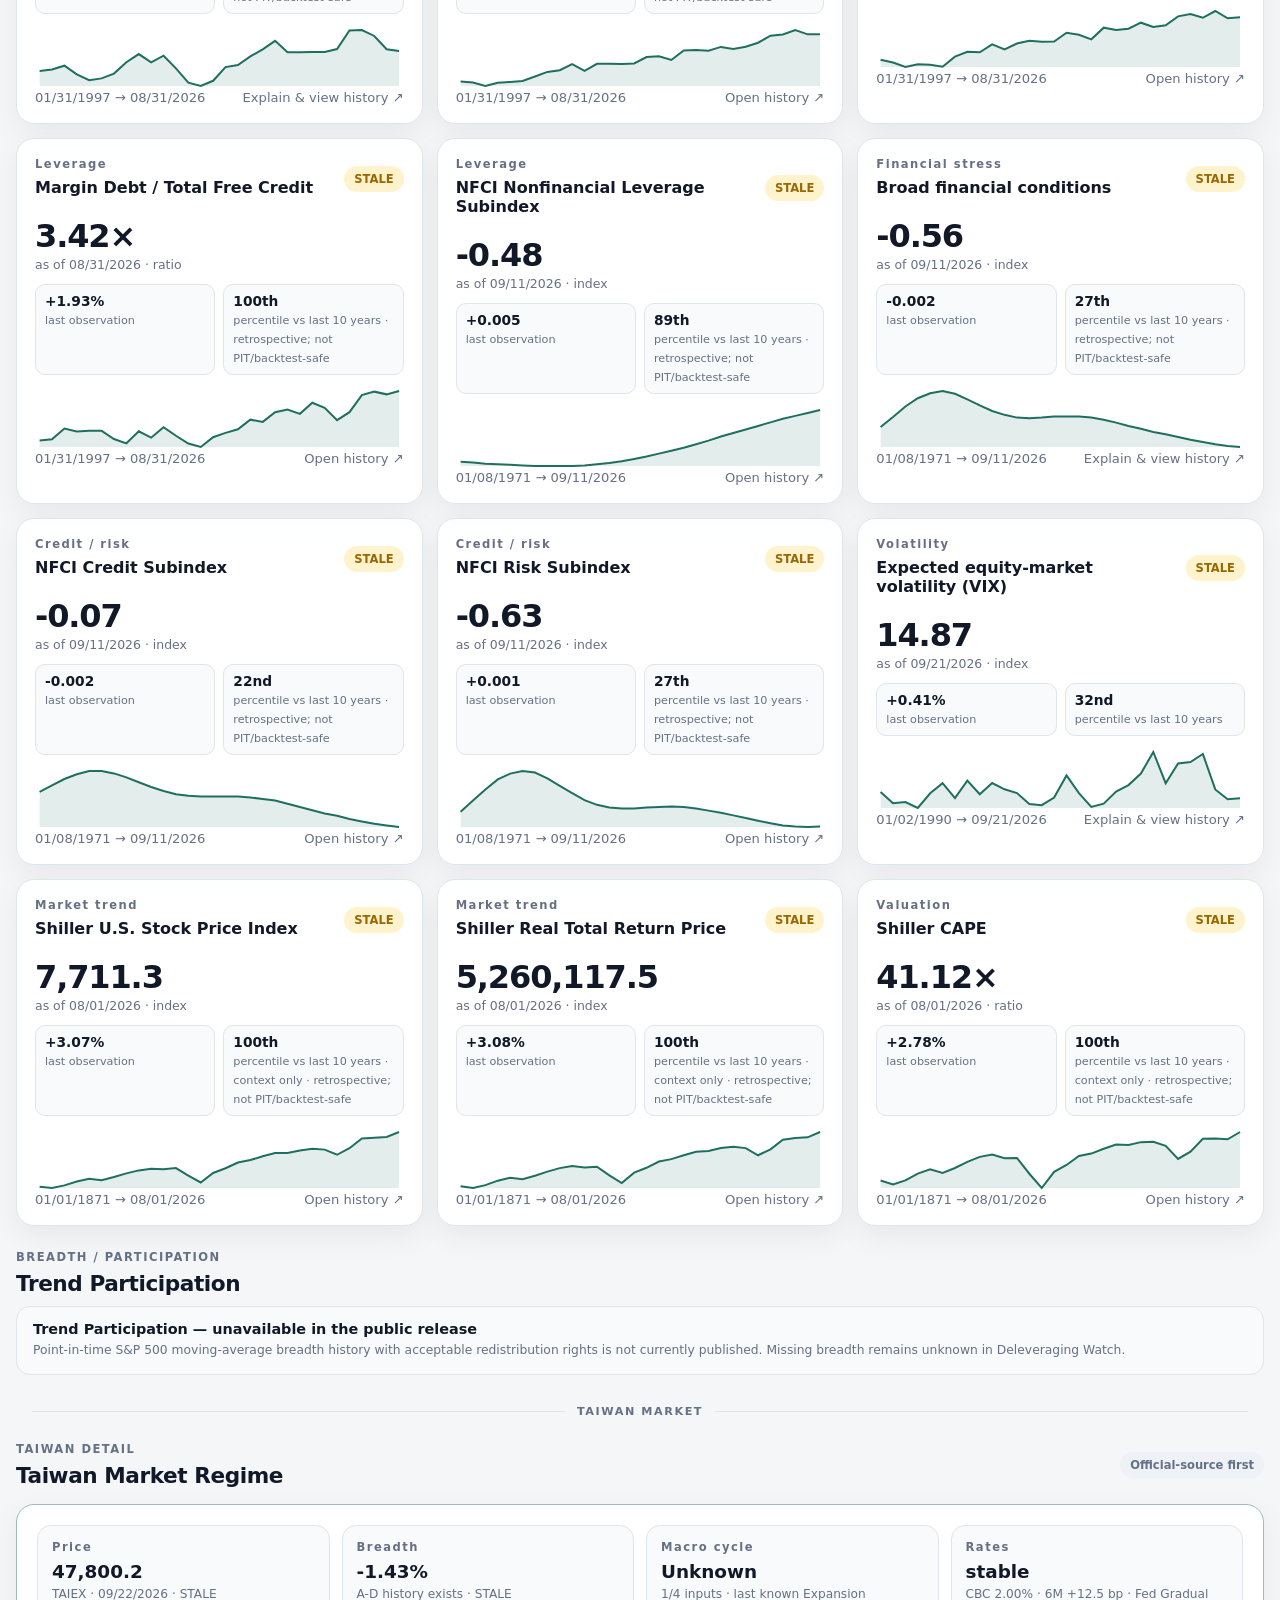
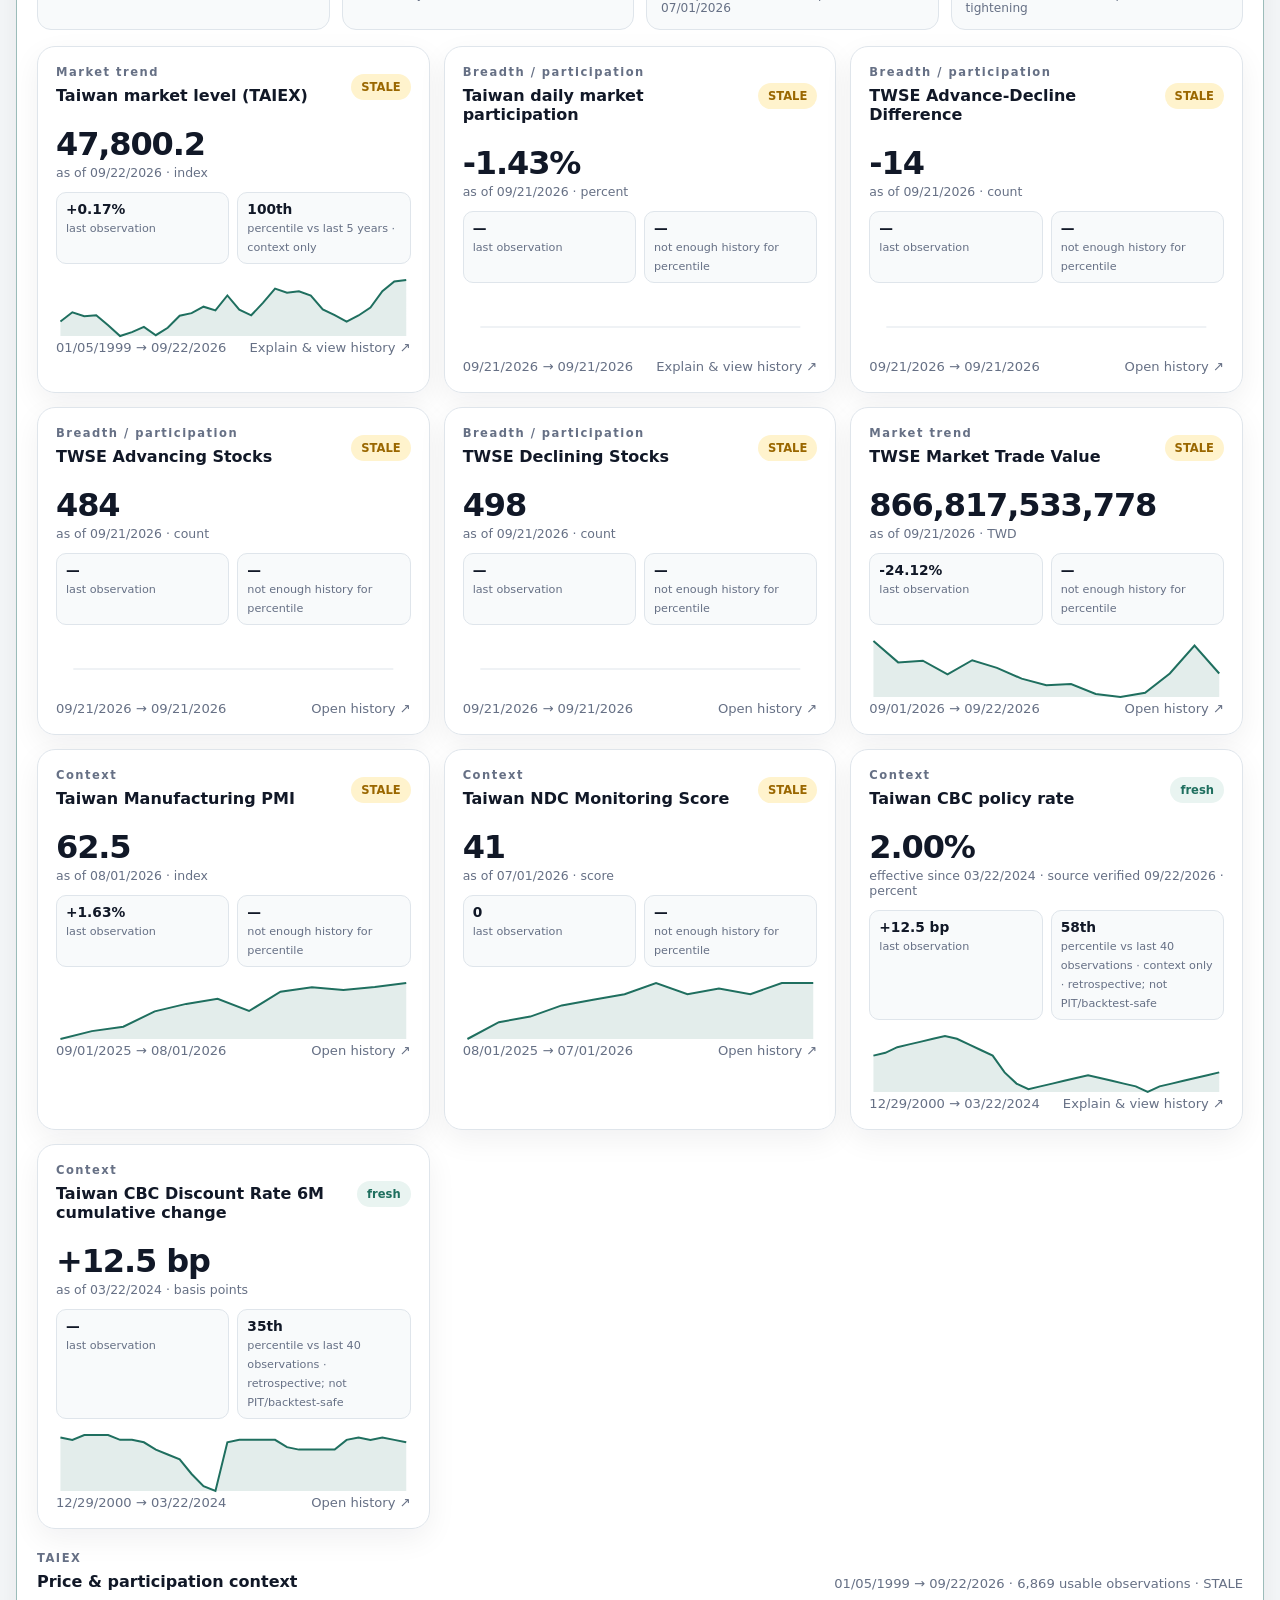
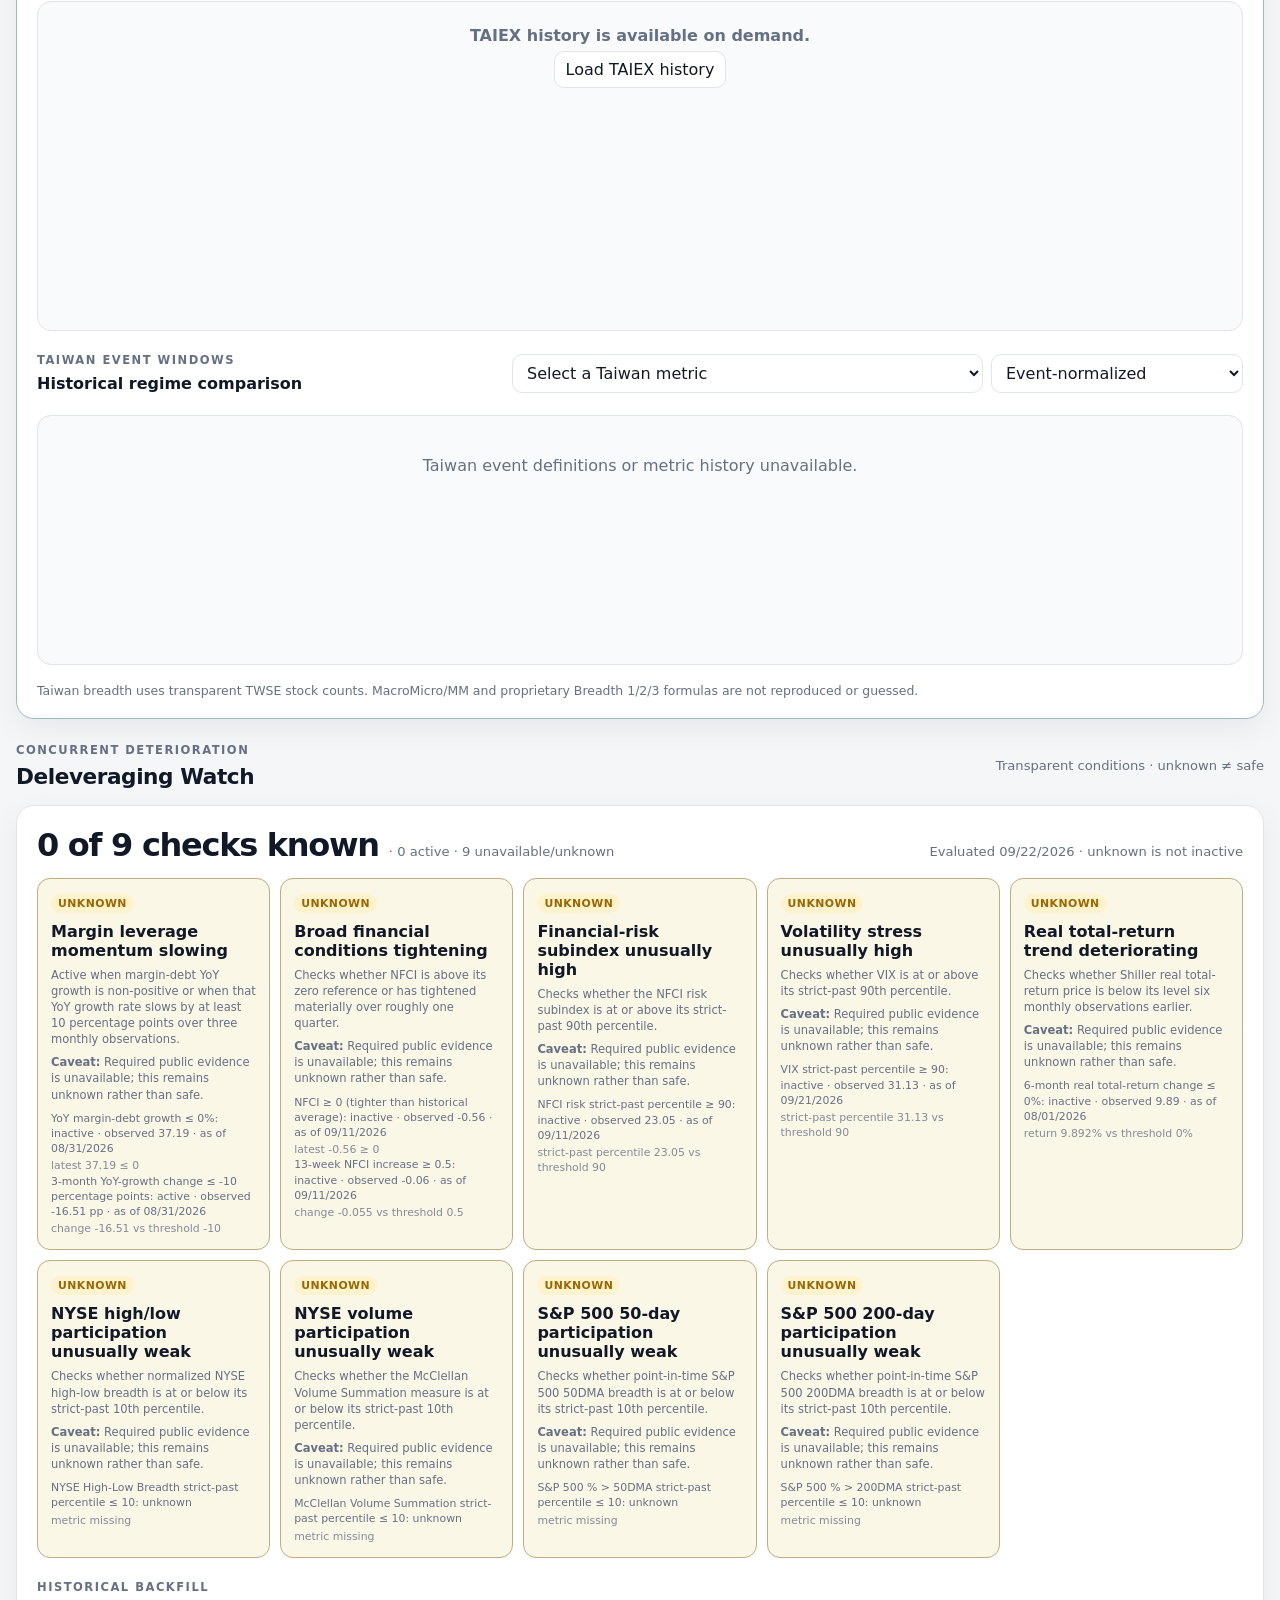
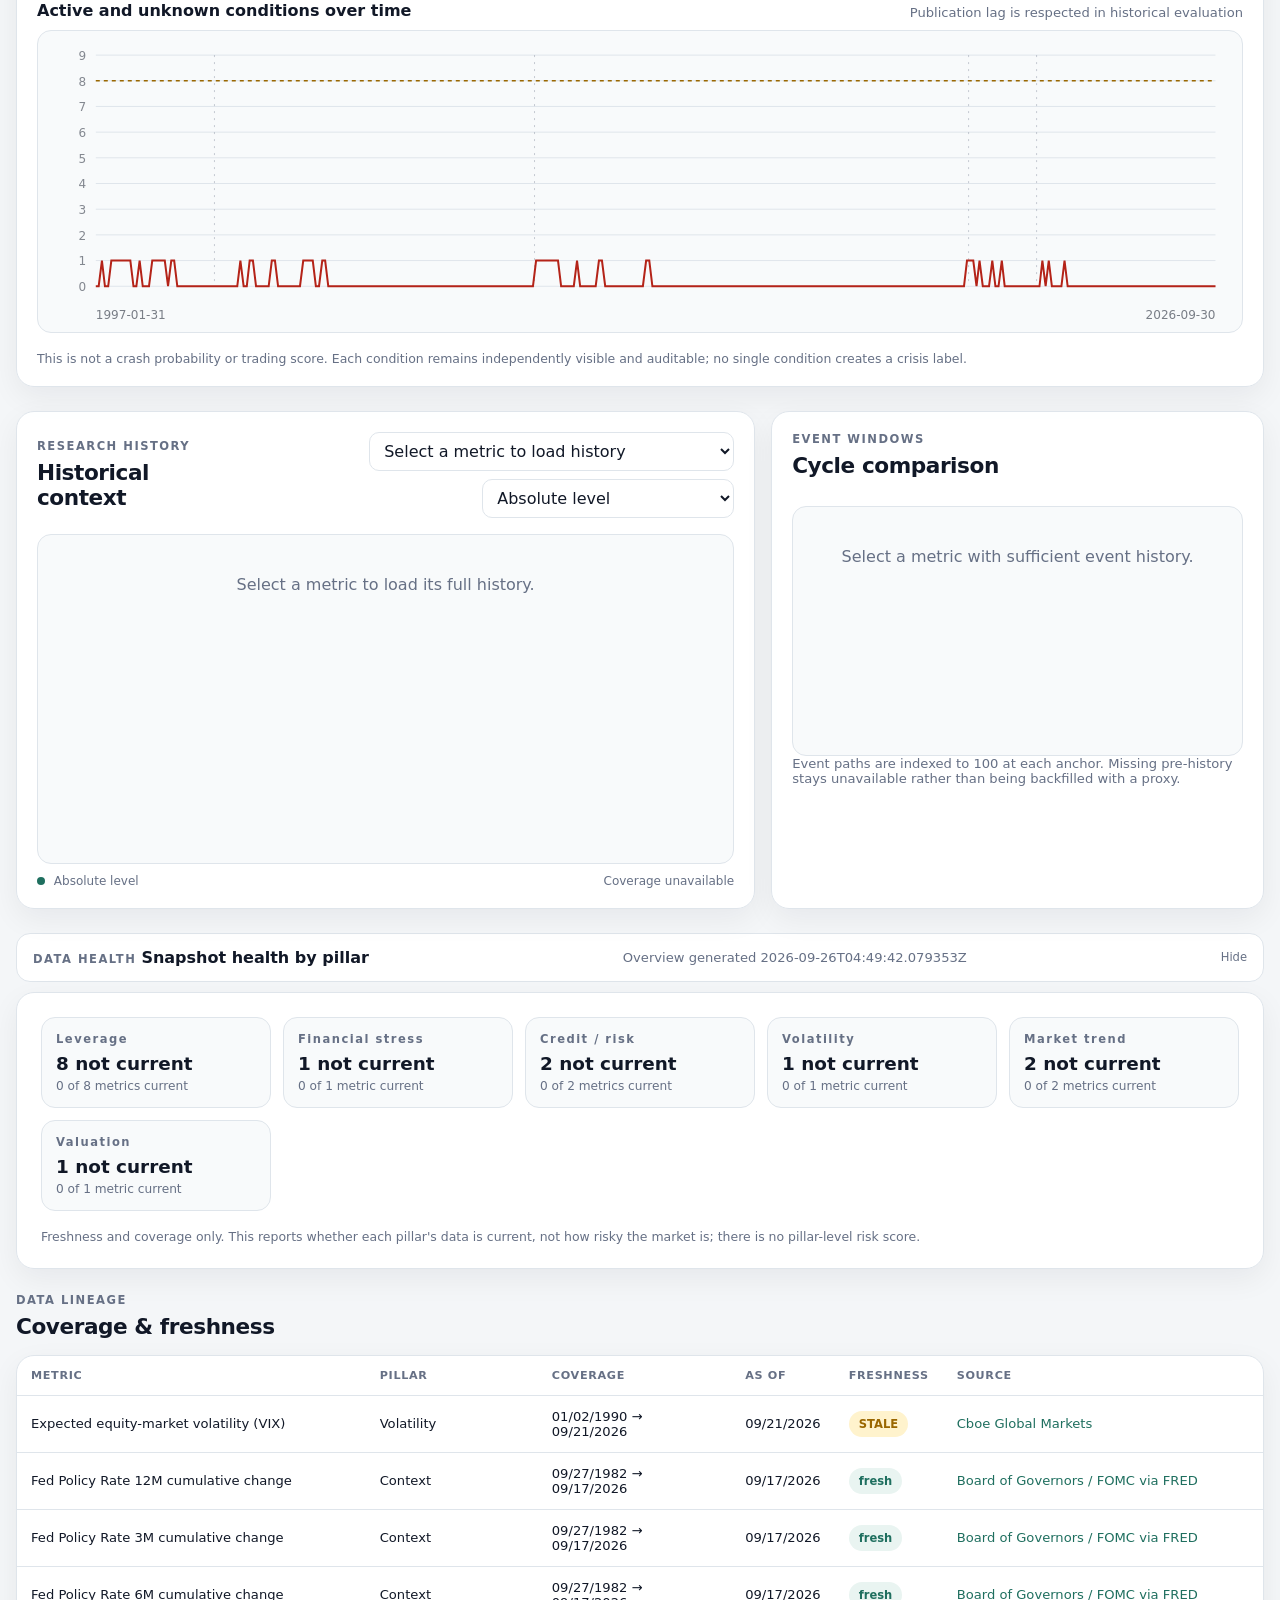
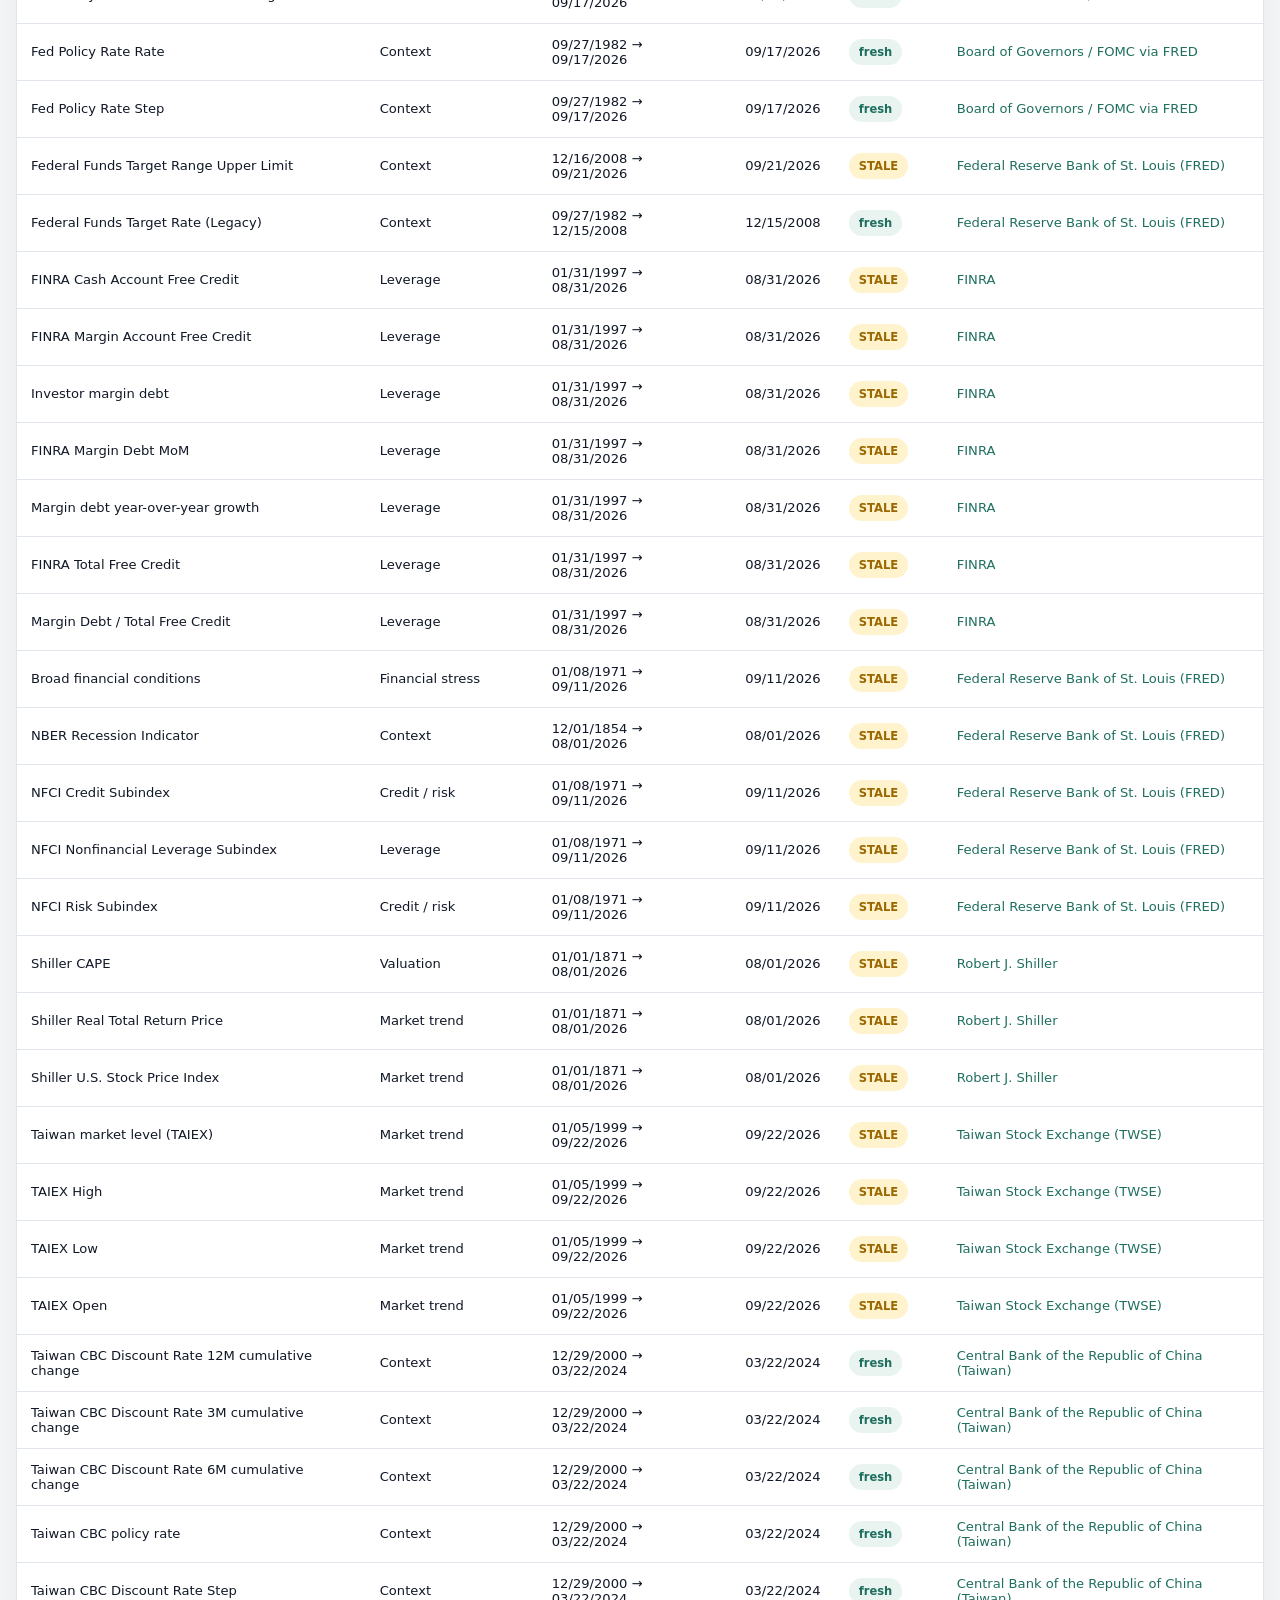
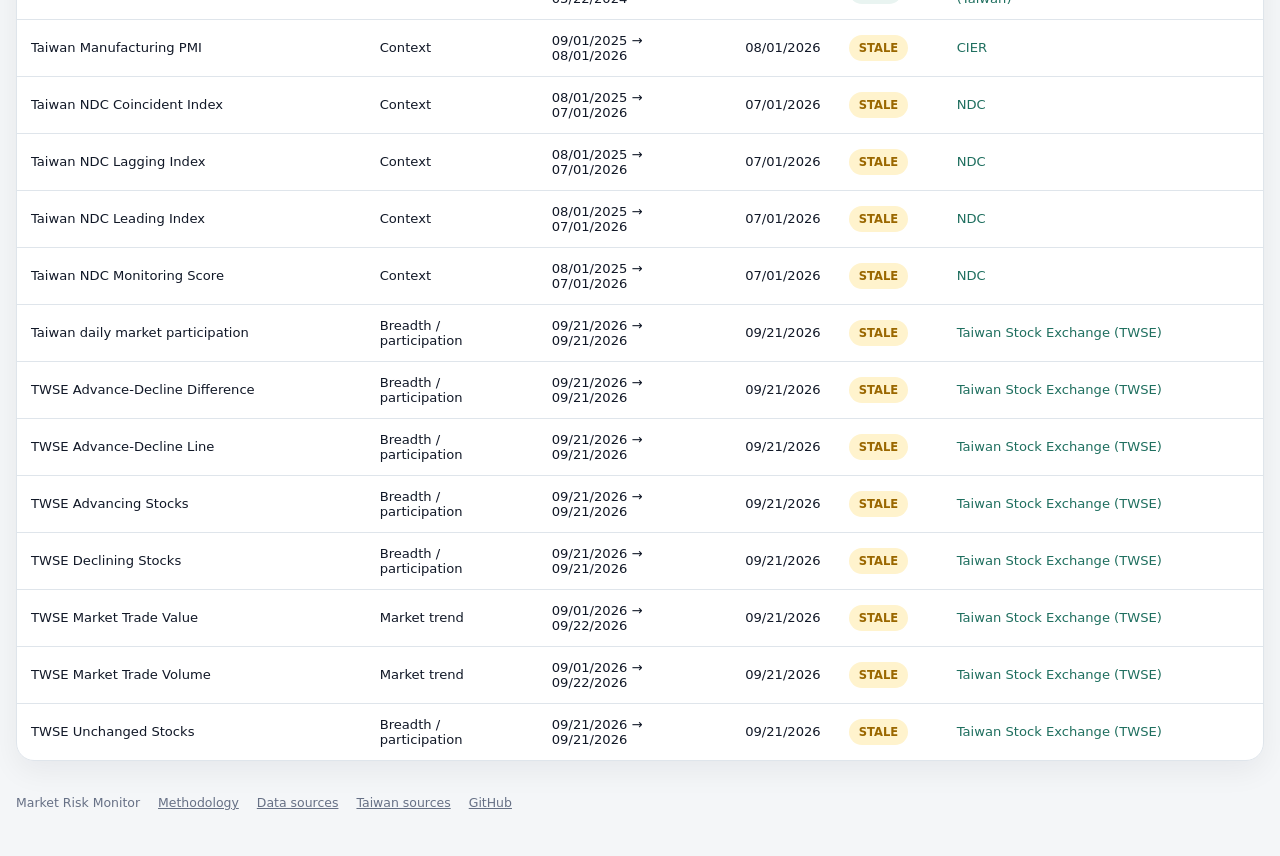
==== commit 56726fad: "i18n: annotate remaining static interface copy" ====
--- a/index.html
+++ b/index.html
@@ -26,7 +26,7 @@
         <button class="language-option" type="button" data-locale="en" aria-pressed="true">EN</button>
         <button class="language-option" type="button" data-locale="zh-TW" aria-pressed="false">中文</button>
       </div>
-      <span id="global-freshness" class="badge badge-neutral">Loading data…</span>
+      <span id="global-freshness" class="badge badge-neutral" data-i18n="common.loading_data">Loading data…</span>
       <button id="theme-toggle" class="icon-button" type="button" aria-label="Toggle theme" data-i18n-aria-label="theme.toggle">◐</button>
     </div>
   </header>
@@ -63,37 +63,37 @@
         <a class="snapshot-card" data-overview-card="stress" data-state="loading" href="#us-detail">
           <div class="snapshot-card-top">
             <span class="snapshot-kicker" data-i18n="card.us_stress">U.S. stress</span>
-            <span id="overview-stress-status" class="snapshot-status">Loading</span>
+            <span id="overview-stress-status" class="snapshot-status" data-i18n="common.loading">Loading</span>
           </div>
           <strong id="overview-stress-value" class="snapshot-value">—</strong>
-          <div id="overview-stress-sub" class="snapshot-facts"><span>Waiting for current evidence</span></div>
+          <div id="overview-stress-sub" class="snapshot-facts"><span data-i18n="overview.wait_current">Waiting for current evidence</span></div>
         </a>
 
         <a class="snapshot-card" data-overview-card="leverage" data-state="loading" href="#us-detail">
           <div class="snapshot-card-top">
             <span class="snapshot-kicker" data-i18n="card.leverage">Leverage</span>
-            <span id="overview-leverage-status" class="snapshot-status">Loading</span>
+            <span id="overview-leverage-status" class="snapshot-status" data-i18n="common.loading">Loading</span>
           </div>
           <strong id="overview-leverage-value" class="snapshot-value">—</strong>
-          <div id="overview-leverage-sub" class="snapshot-facts"><span>Waiting for FINRA evidence</span></div>
+          <div id="overview-leverage-sub" class="snapshot-facts"><span data-i18n="overview.wait_finra">Waiting for FINRA evidence</span></div>
         </a>
 
         <a class="snapshot-card" data-overview-card="deleveraging" data-state="loading" href="#signals-detail">
           <div class="snapshot-card-top">
             <span class="snapshot-kicker" data-i18n="card.deleveraging">Deleveraging</span>
-            <span id="overview-deleveraging-status" class="snapshot-status">Loading</span>
+            <span id="overview-deleveraging-status" class="snapshot-status" data-i18n="common.loading">Loading</span>
           </div>
           <strong id="overview-deleveraging-value" class="snapshot-value">—</strong>
-          <div id="overview-deleveraging-sub" class="snapshot-facts"><span>Waiting for signal coverage</span></div>
+          <div id="overview-deleveraging-sub" class="snapshot-facts"><span data-i18n="overview.wait_signal">Waiting for signal coverage</span></div>
         </a>
 
         <a class="snapshot-card" data-overview-card="taiwan" data-state="loading" href="#taiwan-detail">
           <div class="snapshot-card-top">
             <span class="snapshot-kicker" data-i18n="card.taiwan">Taiwan</span>
-            <span id="overview-taiwan-status" class="snapshot-status">Loading</span>
+            <span id="overview-taiwan-status" class="snapshot-status" data-i18n="common.loading">Loading</span>
           </div>
           <strong id="overview-taiwan-value" class="snapshot-value">—</strong>
-          <div id="overview-taiwan-sub" class="snapshot-facts"><span>Waiting for TAIEX evidence</span></div>
+          <div id="overview-taiwan-sub" class="snapshot-facts"><span data-i18n="overview.wait_taiwan">Waiting for TAIEX evidence</span></div>
         </a>
       </div>
 
@@ -125,8 +125,8 @@
       <p class="section-intro" data-i18n="us.intro">Lead conclusions are summarized above. Open any metric for the definition, reading guide, caveat, history, source, and freshness.</p>
       <div id="metric-grid" class="metric-grid">
         <div class="panel empty-state">
-          <strong>Current U.S. snapshot is unavailable.</strong>
-          <span>Source and freshness details will appear when a published snapshot is available.</span>
+          <strong data-i18n="us.unavailable">Current U.S. snapshot is unavailable.</strong>
+          <span data-i18n="us.unavailable_note">Source and freshness details will appear when a published snapshot is available.</span>
         </div>
       </div>
     </section>
@@ -150,16 +150,16 @@
       </div>
       <div id="trend-panel" class="panel trend-panel">
         <div id="ma-summary" class="trend-summary">
-          <div class="optional-state"><strong>Trend Participation — unavailable in the public release</strong><span>Point-in-time S&amp;P 500 moving-average breadth history with acceptable redistribution rights is not currently published. Missing breadth remains unknown in Deleveraging Watch.</span></div>
+          <div class="optional-state"><strong data-i18n="breadth.unavailable">Trend Participation — unavailable in the public release</strong><span data-i18n="breadth.unavailable_note">Point-in-time S&amp;P 500 moving-average breadth history with acceptable redistribution rights is not currently published. Missing breadth remains unknown in Deleveraging Watch.</span></div>
         </div>
         <div id="ma-chart" class="chart-frame" hidden>
-          <div class="empty-state compact">Trend Participation history will appear here when published.</div>
+          <div class="empty-state compact" data-i18n="breadth.history_wait">Trend Participation history will appear here when published.</div>
         </div>
         <div id="trend-legend" class="trend-legend" hidden>
           <span><i class="line-swatch line-20"></i>20DMA</span>
           <span><i class="line-swatch line-50"></i>50DMA</span>
           <span><i class="line-swatch line-200"></i>200DMA</span>
-          <span class="meta">Heuristic bands are optional and non-canonical.</span>
+          <span class="meta" data-i18n="breadth.heuristic_note">Heuristic bands are optional and non-canonical.</span>
         </div>
         <div id="ma-study-block" hidden>
           <div class="signal-history-header">
@@ -186,7 +186,7 @@
                 </tr>
               </thead>
               <tbody id="ma-study-body">
-                <tr><td colspan="9" class="empty-cell">No threshold-study episodes loaded.</td></tr>
+                <tr><td colspan="9" class="empty-cell" data-i18n="study.no_episodes">No threshold-study episodes loaded.</td></tr>
               </tbody>
             </table>
           </div>
@@ -208,7 +208,7 @@
       </div>
       <div class="panel taiwan-panel">
         <div id="tw-state-grid" class="regime-grid">
-          <div class="empty-state compact">Taiwan snapshots not loaded yet.</div>
+          <div class="empty-state compact" data-i18n="taiwan.not_loaded">Taiwan snapshots not loaded yet.</div>
         </div>
         <div id="tw-metric-grid" class="metric-grid taiwan-metric-grid"></div>
         <div class="signal-history-header">
@@ -216,10 +216,10 @@
             <p class="eyebrow">TAIEX</p>
             <h3 data-i18n="taiwan.price_participation">Price &amp; participation context</h3>
           </div>
-          <span id="tw-history-status" class="meta">Coverage unavailable</span>
+          <span id="tw-history-status" class="meta" data-i18n="taiwan.coverage_unavailable">Coverage unavailable</span>
         </div>
         <div id="tw-taiex-chart" class="chart-frame">
-          <div class="empty-state compact">TAIEX history will appear here.</div>
+          <div class="empty-state compact" data-i18n="taiwan.history_wait">TAIEX history will appear here.</div>
         </div>
         <div class="signal-history-header">
           <div>
@@ -239,9 +239,9 @@
         </div>
         <div id="tw-event-list" class="event-list"></div>
         <div id="tw-event-chart" class="chart-frame short">
-          <div class="empty-state compact">Taiwan event comparison will appear here.</div>
-        </div>
-        <p class="disclaimer">Taiwan breadth uses transparent TWSE stock counts. MacroMicro/MM and proprietary Breadth 1/2/3 formulas are not reproduced or guessed.</p>
+          <div class="empty-state compact" data-i18n="taiwan.event_wait">Taiwan event comparison will appear here.</div>
+        </div>
+        <p class="disclaimer" data-i18n="taiwan.disclaimer">Taiwan breadth uses transparent TWSE stock counts. MacroMicro/MM and proprietary Breadth 1/2/3 formulas are not reproduced or guessed.</p>
       </div>
     </section>
 
@@ -255,7 +255,7 @@
       </div>
       <div class="panel signal-panel">
         <div id="signal-summary" class="signal-summary">
-          <div class="empty-state compact">Signal snapshot not available.</div>
+          <div class="empty-state compact" data-i18n="signals.unavailable">Signal snapshot not available.</div>
         </div>
         <div id="signal-grid" class="signal-grid"></div>
         <div class="signal-history-header">
@@ -266,9 +266,9 @@
           <span class="meta" data-i18n="signals.history_meta">Publication lag is respected in historical evaluation</span>
         </div>
         <div id="signal-history-chart" class="chart-frame short">
-          <div class="empty-state compact">Historical signal state will appear here.</div>
-        </div>
-        <p class="disclaimer">This is not a crash probability or trading score. Each condition remains independently visible and auditable; no single condition creates a crisis label.</p>
+          <div class="empty-state compact" data-i18n="signals.history_wait">Historical signal state will appear here.</div>
+        </div>
+        <p class="disclaimer" data-i18n="signals.disclaimer">This is not a crash probability or trading score. Each condition remains independently visible and auditable; no single condition creates a crisis label.</p>
       </div>
     </section>
 
@@ -292,11 +292,11 @@
           </div>
         </div>
         <div id="history-chart" class="chart-frame">
-          <div class="empty-state compact">Historical series will appear here.</div>
+          <div class="empty-state compact" data-i18n="research.history_wait">Historical series will appear here.</div>
         </div>
         <div class="chart-legend">
           <span id="history-mode-label"><i class="legend-dot"></i> Absolute level</span>
-          <span id="history-coverage">Coverage unavailable</span>
+          <span id="history-coverage" data-i18n="taiwan.coverage_unavailable">Coverage unavailable</span>
         </div>
       </div>
 
@@ -309,9 +309,9 @@
         </div>
         <div id="event-list" class="event-list"></div>
         <div id="event-chart" class="chart-frame short">
-          <div class="empty-state compact">Select a metric with sufficient event history.</div>
-        </div>
-        <p class="meta">Event paths are indexed to 100 at each anchor. Missing pre-history stays unavailable rather than being backfilled with a proxy.</p>
+          <div class="empty-state compact" data-i18n="research.select_history">Select a metric with sufficient event history.</div>
+        </div>
+        <p class="meta" data-i18n="research.event_note">Event paths are indexed to 100 at each anchor. Missing pre-history stays unavailable rather than being backfilled with a proxy.</p>
       </div>
     </section>
 
@@ -325,7 +325,7 @@
       </summary>
       <div class="panel hero-panel">
         <div id="regime-grid" class="regime-grid">
-          <div class="empty-state compact">Waiting for production snapshots.</div>
+          <div class="empty-state compact" data-i18n="data_health.wait">Waiting for production snapshots.</div>
         </div>
         <p class="disclaimer">Freshness and coverage only. This reports whether each pillar's data is current, not how risky the market is; there is no pillar-level risk score.</p>
       </div>
@@ -351,7 +351,7 @@
             </tr>
           </thead>
           <tbody id="coverage-body">
-            <tr><td colspan="6" class="empty-cell">No generated metrics yet.</td></tr>
+            <tr><td colspan="6" class="empty-cell" data-i18n="lineage.empty">No generated metrics yet.</td></tr>
           </tbody>
         </table>
       </div>
@@ -381,6 +381,7 @@
     <a href="https://github.com/world4jason/Market-Risk-Monitor">GitHub</a>
   </footer>
 
+  <script src="./assets/i18n.js"></script>
   <script type="module" src="./assets/app.js"></script>
 </body>
 </html>
--- a/assets/styles.css
+++ b/assets/styles.css
@@ -58,6 +58,31 @@
 .eyebrow { margin-bottom: 7px; font-size: .72rem; letter-spacing: .13em; font-weight: 800; color: var(--muted); }
 .meta { color: var(--muted); font-size: .82rem; margin: 0; }
 .header-actions { display: flex; gap: 10px; align-items: center; }
+.language-switcher {
+  display: inline-flex;
+  align-items: center;
+  padding: 3px;
+  border: 1px solid var(--line);
+  border-radius: 12px;
+  background: color-mix(in srgb, var(--panel) 94%, transparent);
+}
+.language-option {
+  min-height: 30px;
+  padding: 4px 9px;
+  border: 0;
+  border-radius: 9px;
+  background: transparent;
+  color: var(--muted);
+  font-size: .7rem;
+  font-weight: 800;
+  cursor: pointer;
+}
+.language-option[aria-pressed="true"] {
+  background: var(--panel-soft);
+  color: var(--text);
+  box-shadow: inset 0 0 0 1px var(--line);
+}
+.language-option:hover { color: var(--text); }
 .icon-button, .text-button, .select-control { border: 1px solid var(--line); background: var(--panel); color: var(--text); }
 .icon-button { width: 42px; height: 42px; border-radius: 12px; cursor: pointer; font-size: 1.1rem; }
 .text-button { border-radius: 10px; padding: 8px 11px; cursor: pointer; }
@@ -807,3 +832,16 @@
   }
 }
 
+
+html[lang="zh-TW"] body {
+  font-family: Inter, "PingFang TC", "Noto Sans TC", "Microsoft JhengHei", system-ui, sans-serif;
+}
+html[lang="zh-TW"] .snapshot-kicker,
+html[lang="zh-TW"] .eyebrow,
+html[lang="zh-TW"] .thesis-label,
+html[lang="zh-TW"] .health-strip-label {
+  letter-spacing: .08em;
+}
+@media (max-width: 640px) {
+  .language-switcher { align-self: flex-end; }
+}
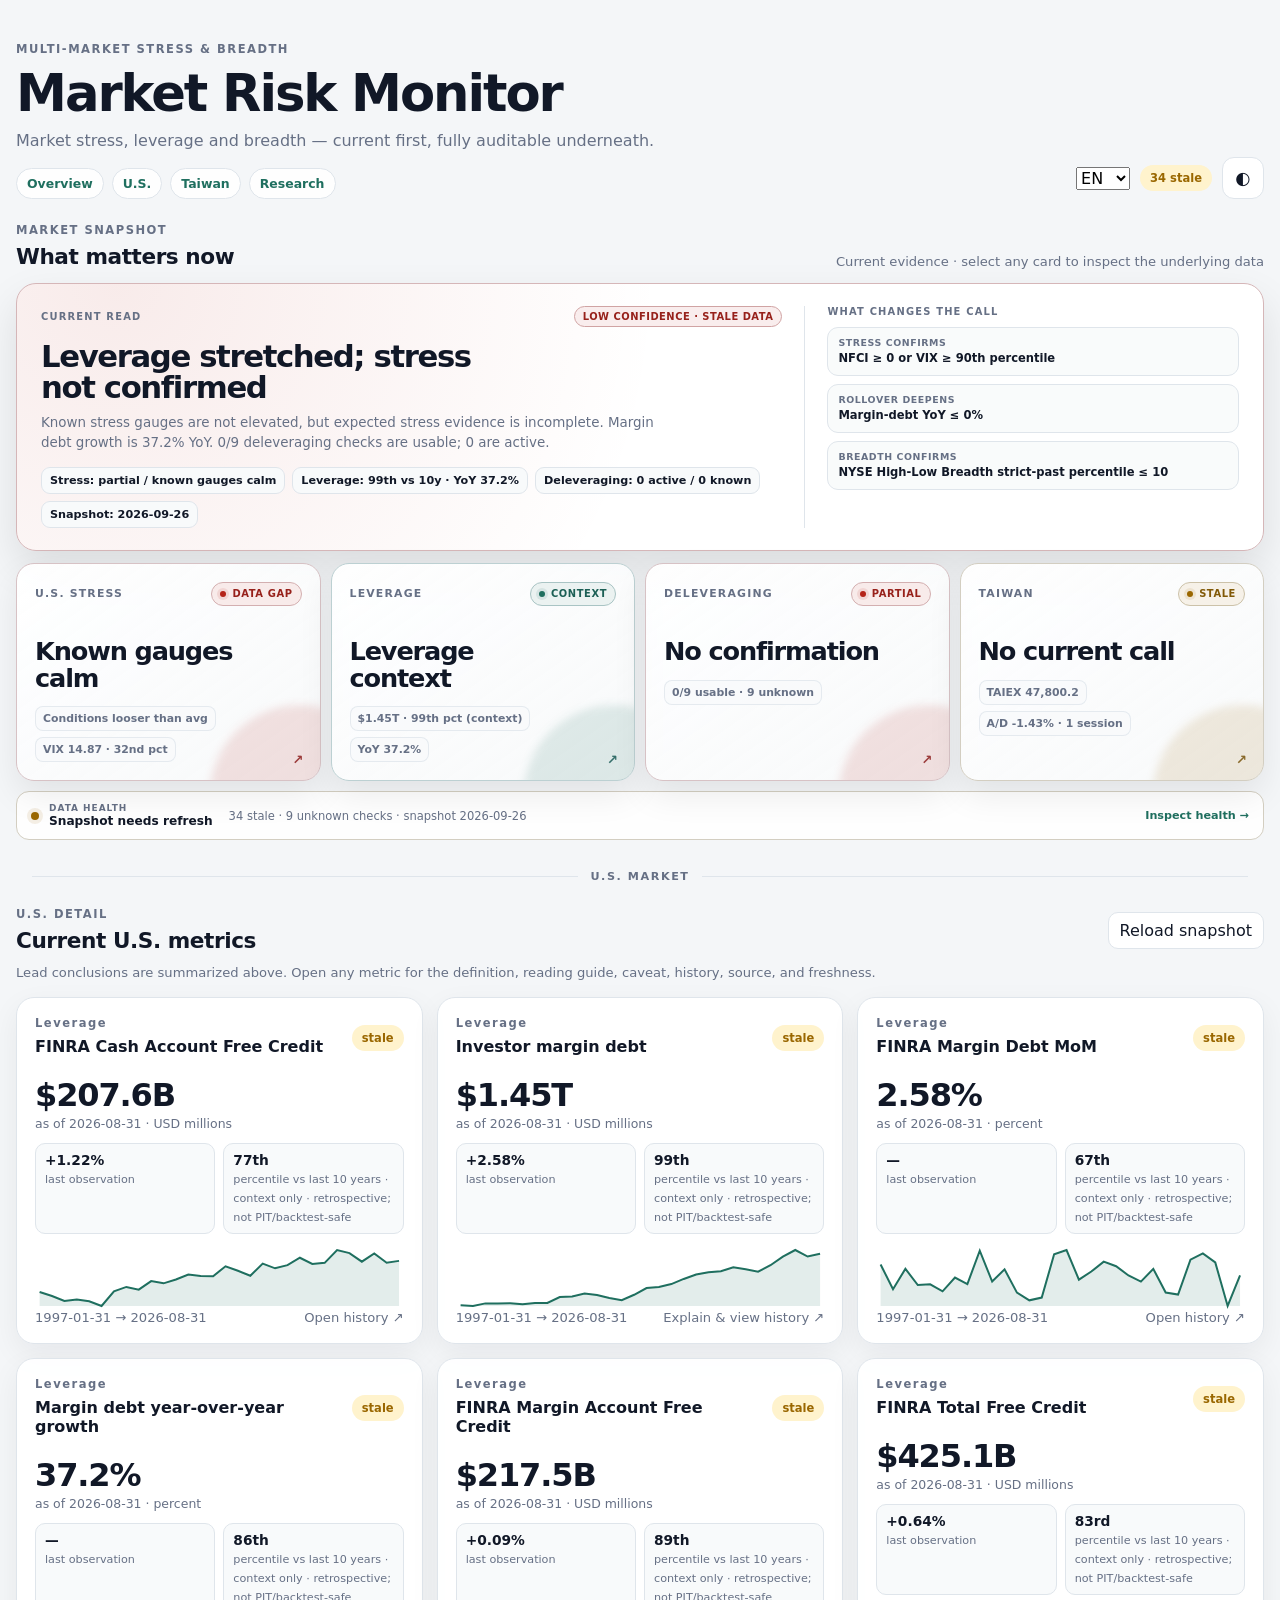
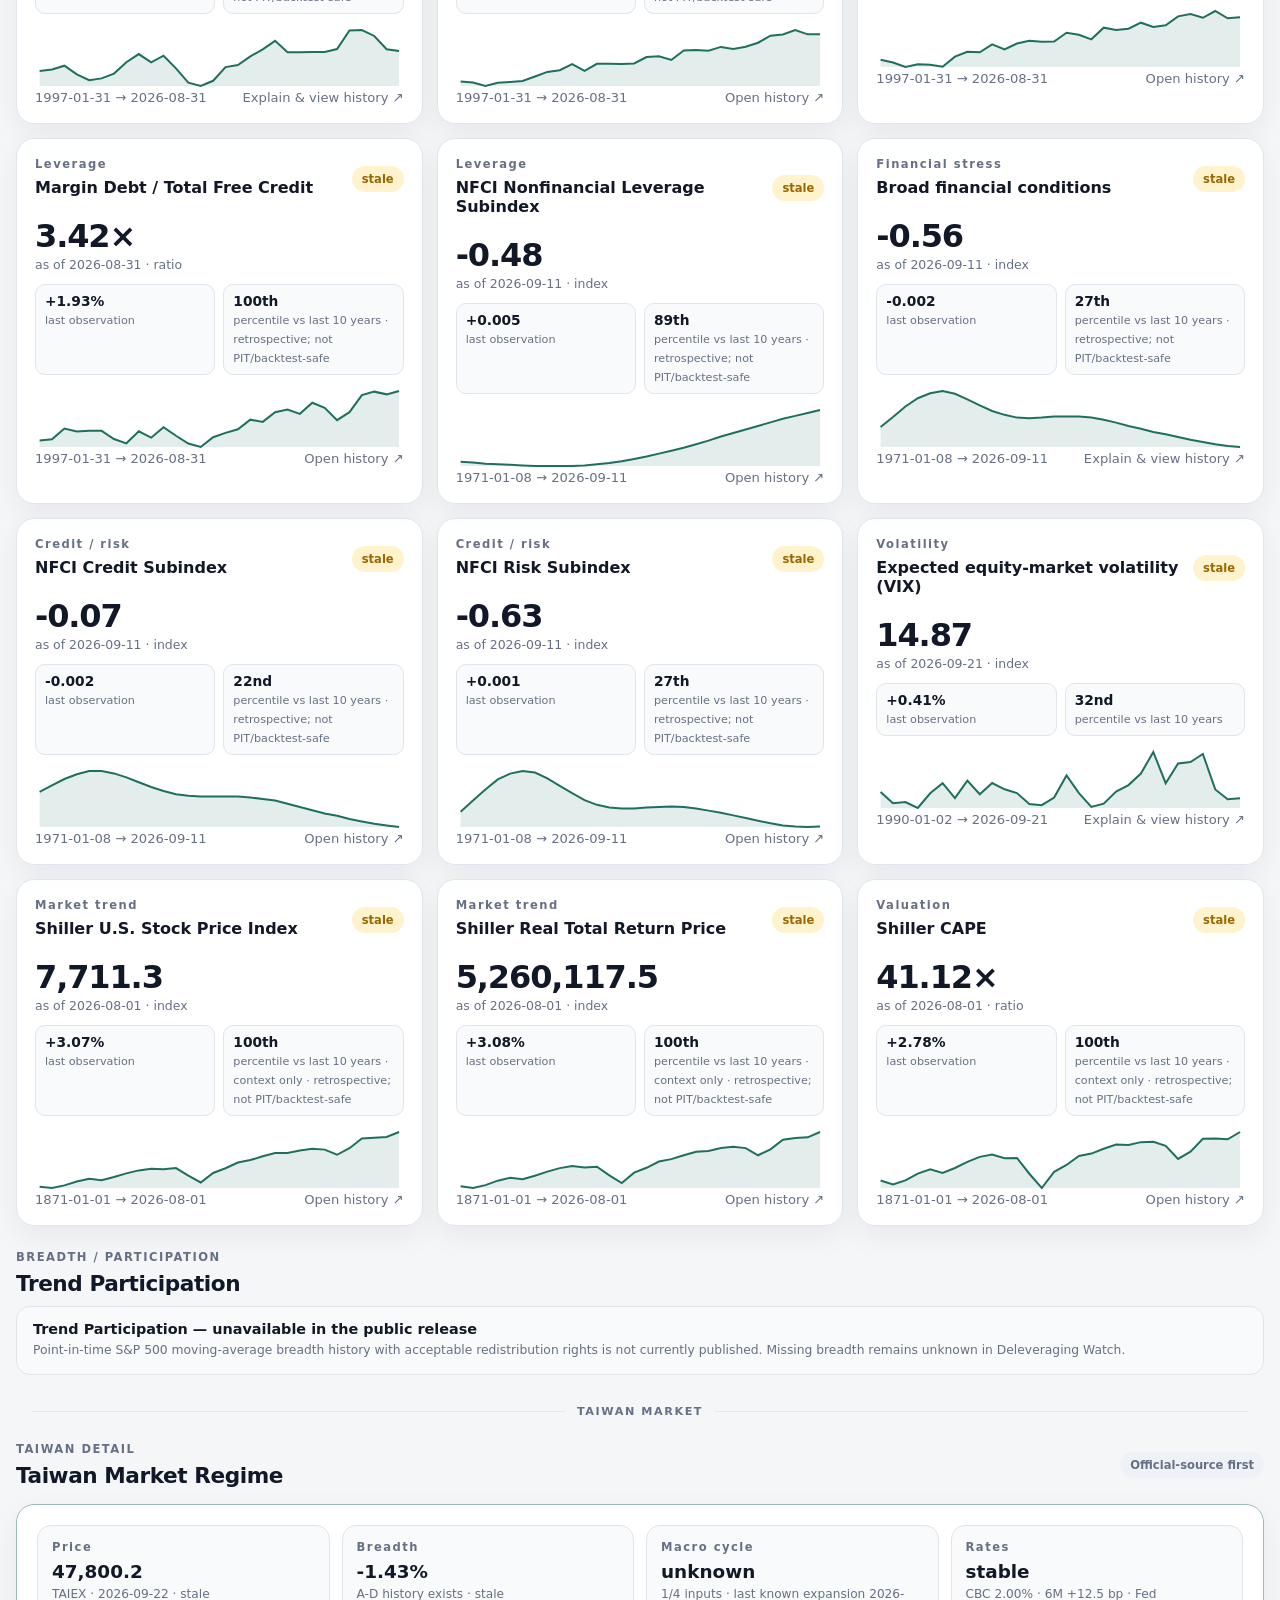
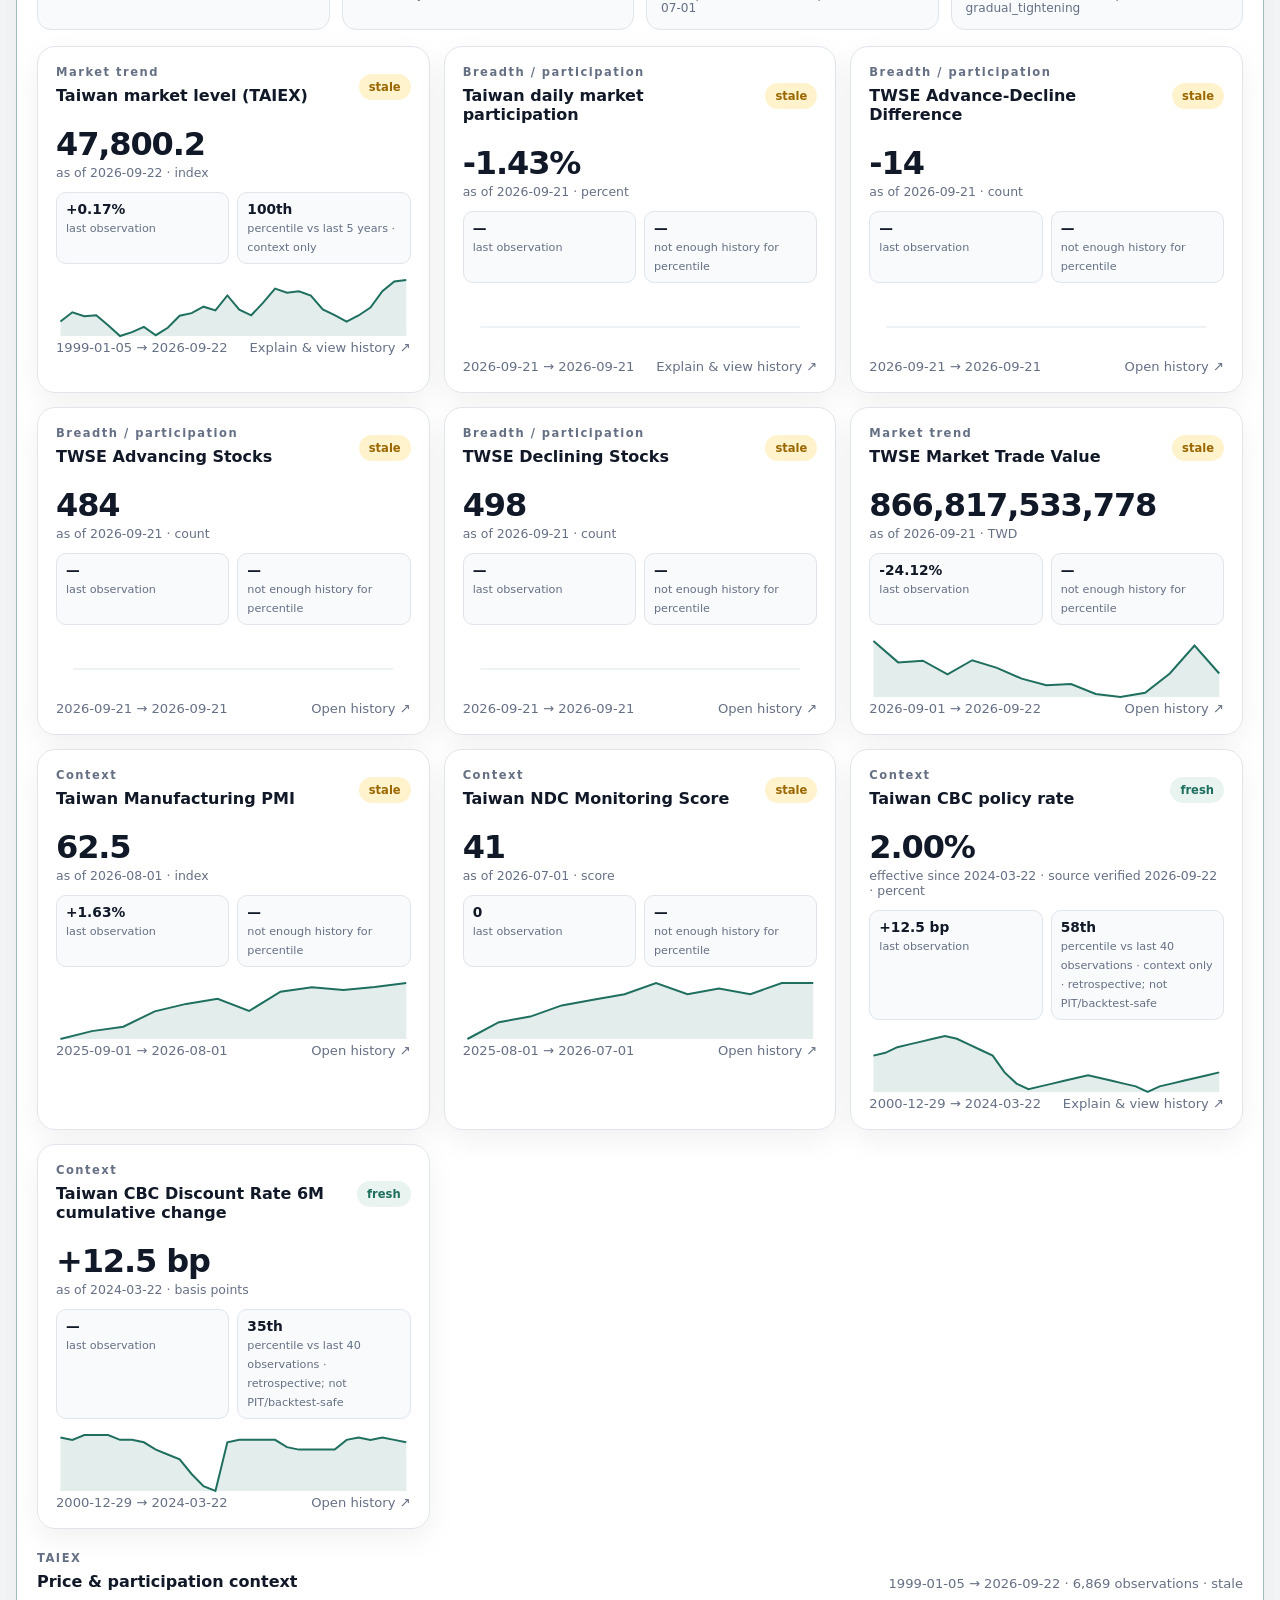
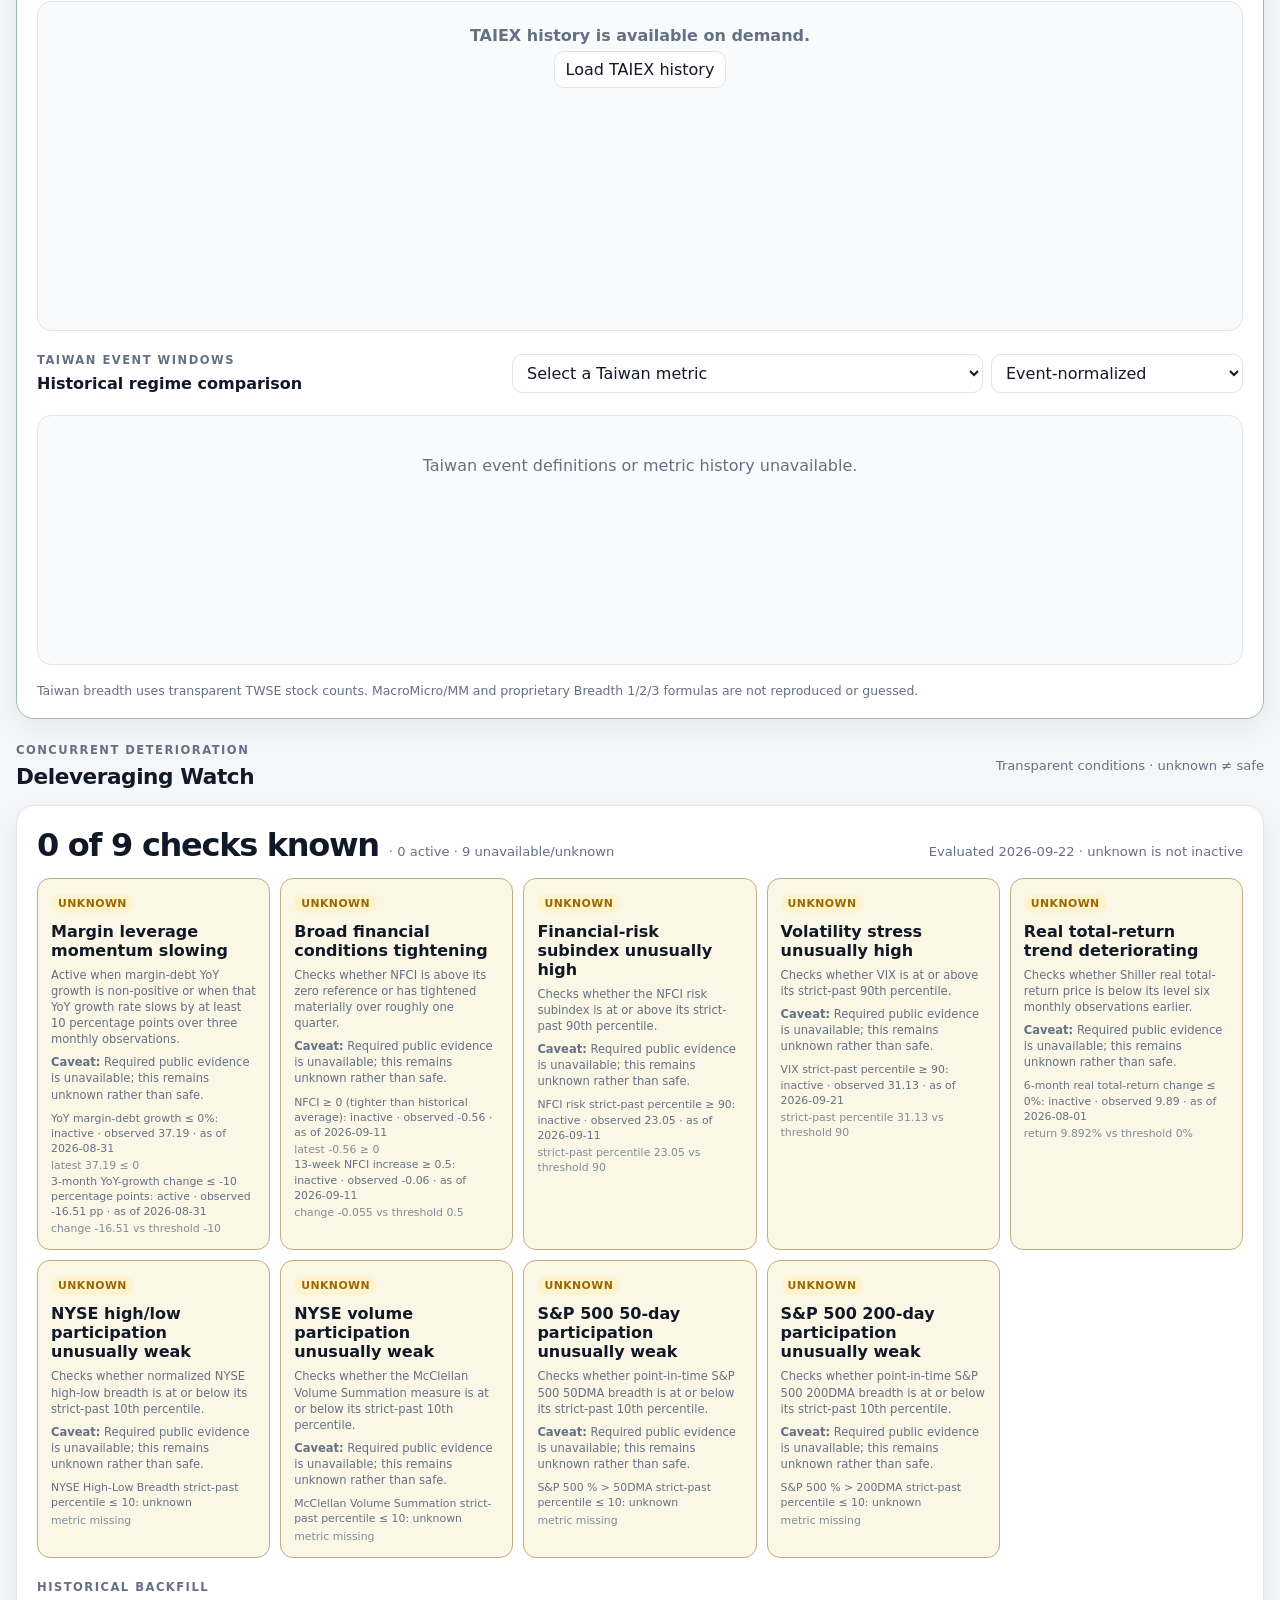
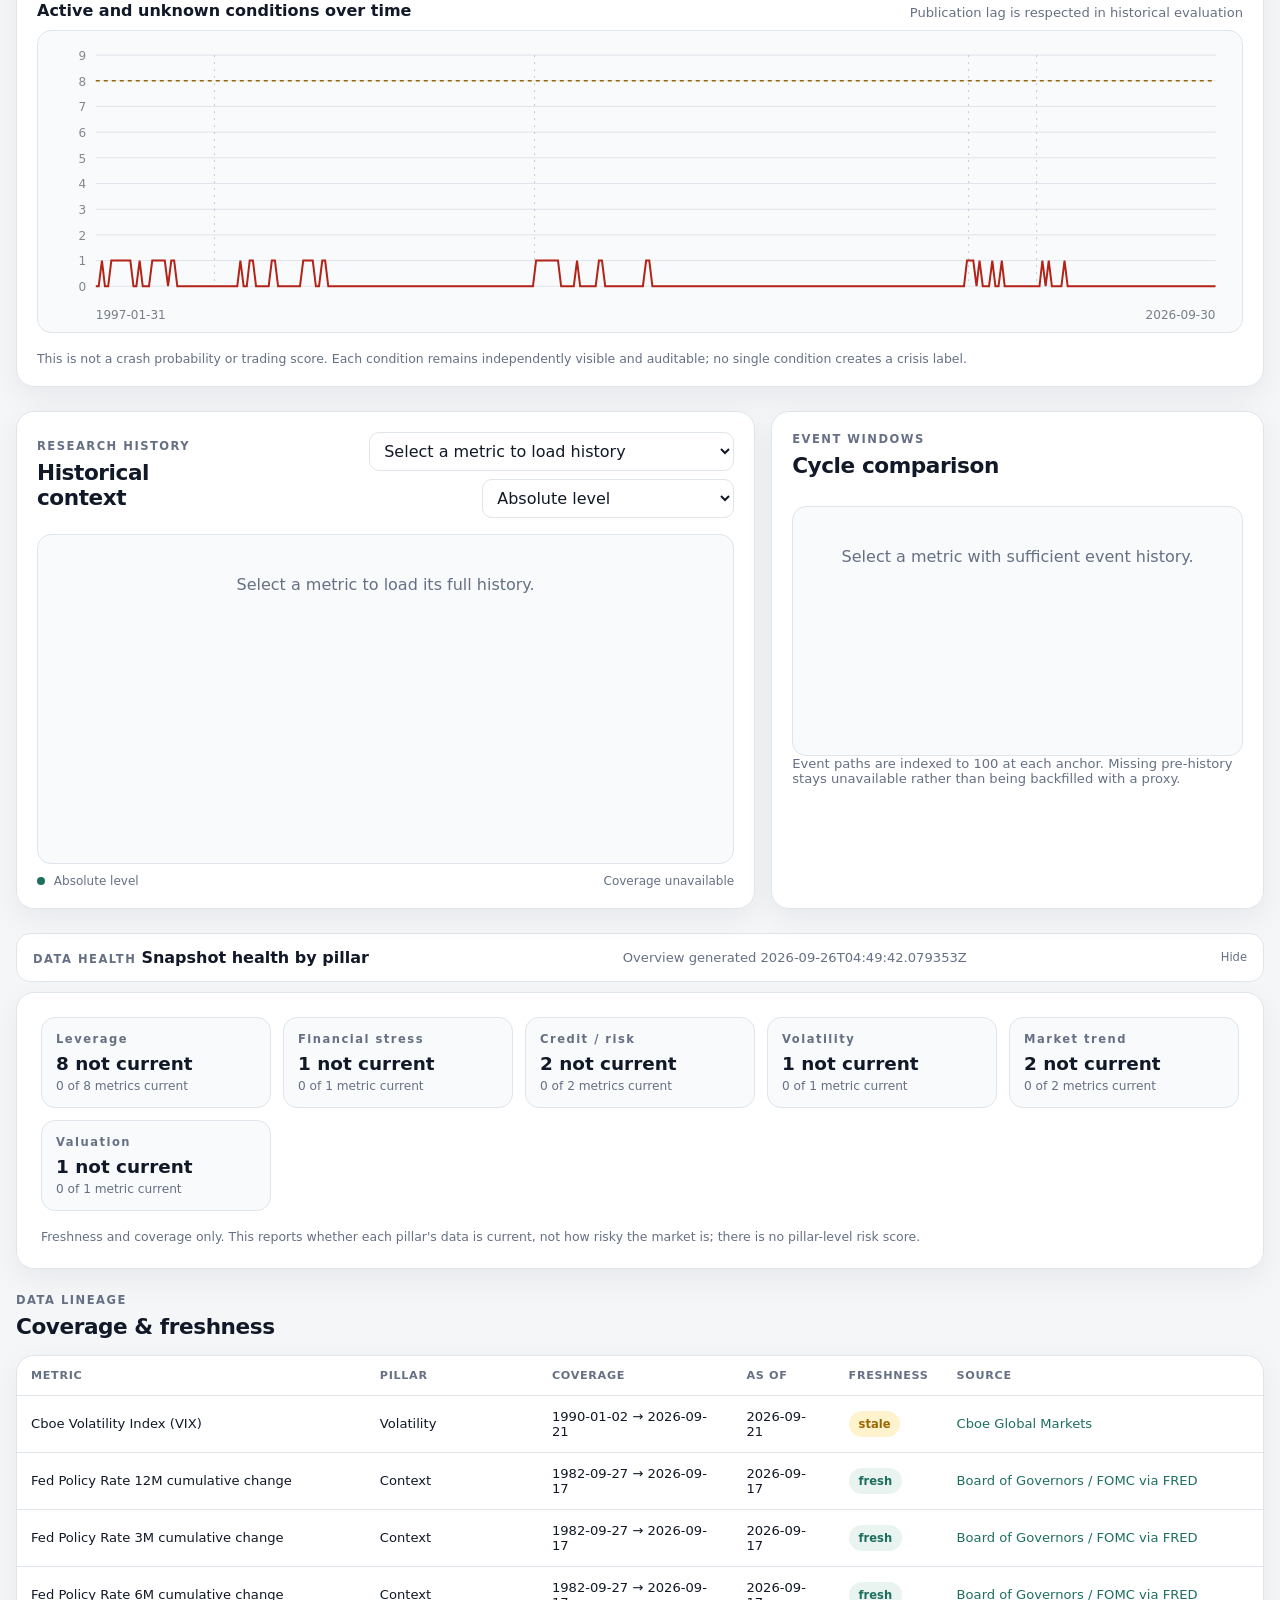
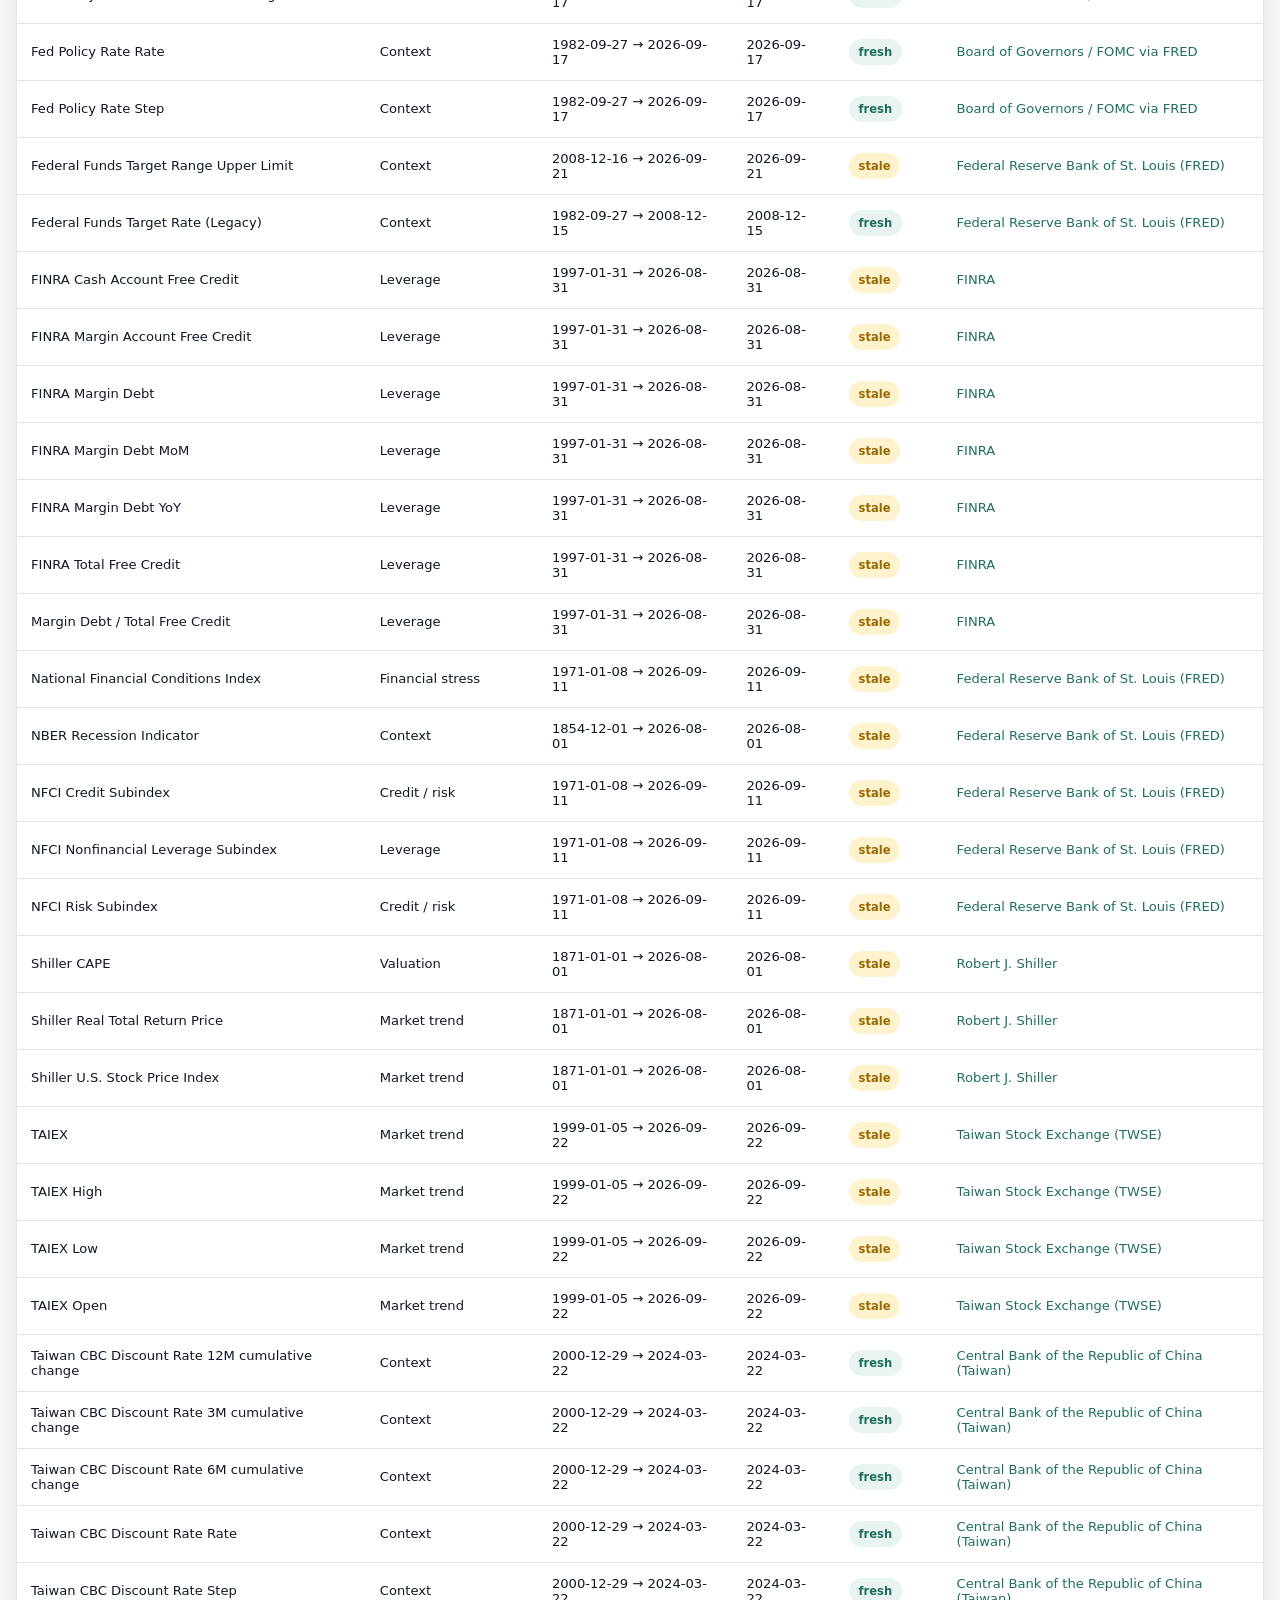
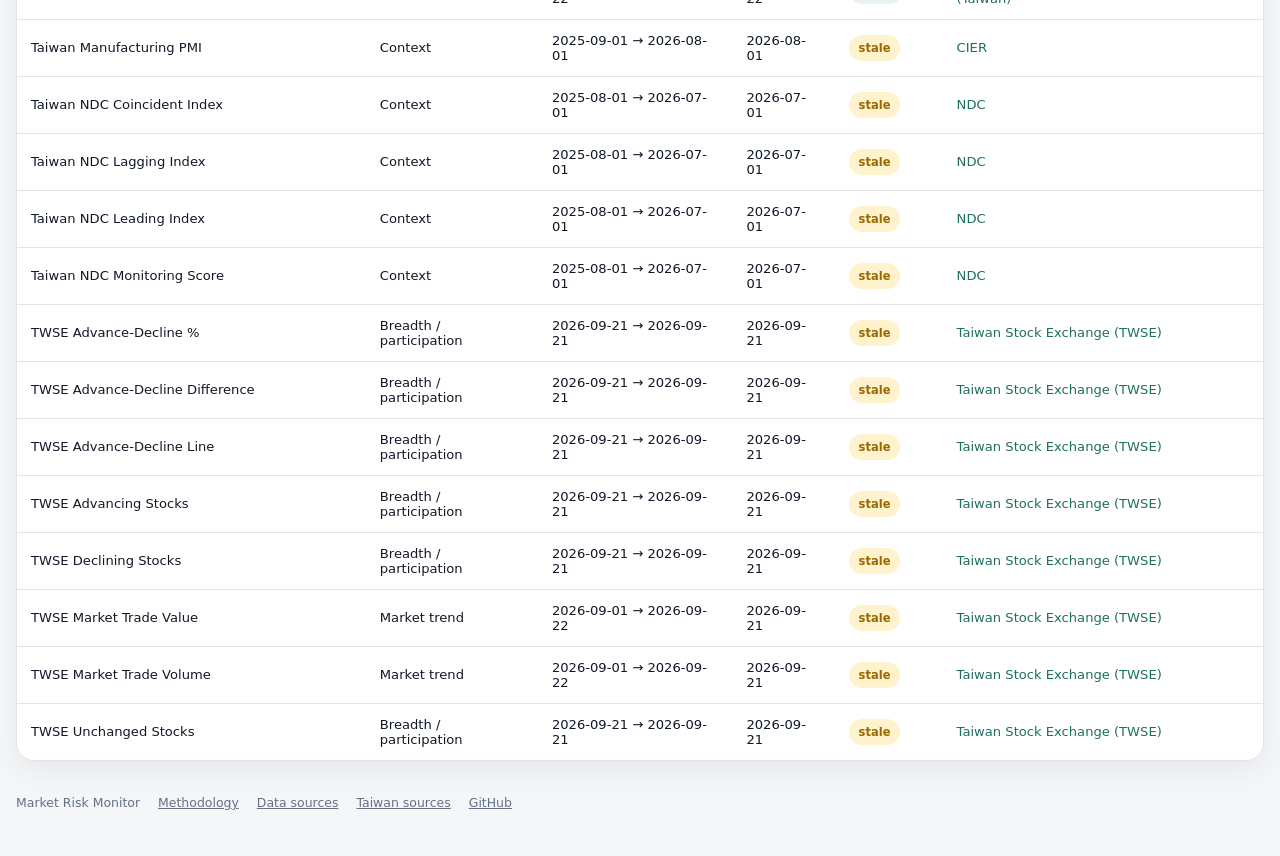
==== commit 6ff9c1d4: "i18n: mark static UI and add locale selector" ====
--- a/index.html
+++ b/index.html
@@ -14,7 +14,7 @@
       <p class="eyebrow" data-i18n="header.eyebrow">MULTI-MARKET STRESS &amp; BREADTH</p>
       <h1>Market Risk Monitor</h1>
       <p class="subtitle" data-i18n="header.subtitle">Market stress, leverage and breadth — current first, fully auditable underneath.</p>
-      <nav class="mode-nav" aria-label="Dashboard sections" data-i18n-aria-label="nav.sections">
+      <nav class="mode-nav" aria-label="Dashboard sections" data-i18n-aria-label="nav.label">
         <a href="#overview" data-i18n="nav.overview">Overview</a>
         <a href="#us-detail" data-i18n="nav.us">U.S.</a>
         <a href="#taiwan-detail" data-i18n="nav.taiwan">Taiwan</a>
@@ -22,12 +22,15 @@
       </nav>
     </div>
     <div class="header-actions">
-      <div id="language-switcher" class="language-switcher" role="group" aria-label="Language" data-i18n-aria-label="language.label">
-        <button class="language-option" type="button" data-locale="en" aria-pressed="true">EN</button>
-        <button class="language-option" type="button" data-locale="zh-TW" aria-pressed="false">中文</button>
-      </div>
-      <span id="global-freshness" class="badge badge-neutral" data-i18n="common.loading_data">Loading data…</span>
-      <button id="theme-toggle" class="icon-button" type="button" aria-label="Toggle theme" data-i18n-aria-label="theme.toggle">◐</button>
+      <label class="language-control">
+        <span class="sr-only" data-i18n="controls.language">Language</span>
+        <select id="language-select" class="language-select" aria-label="Language" data-i18n-aria-label="controls.language">
+          <option value="en">EN</option>
+          <option value="zh-TW">中文</option>
+        </select>
+      </label>
+      <span id="global-freshness" class="badge badge-neutral" data-i18n="loading.data">Loading data…</span>
+      <button id="theme-toggle" class="icon-button" type="button" aria-label="Toggle theme" data-i18n-aria-label="controls.theme">◐</button>
     </div>
   </header>
 
@@ -44,17 +47,17 @@
       <article id="decision-thesis" class="decision-thesis" data-confidence="loading" aria-live="polite">
         <div class="thesis-copy">
           <div class="thesis-topline">
-            <span class="thesis-label" data-i18n="thesis.current_read">CURRENT READ</span>
-            <span id="overview-thesis-confidence" class="thesis-confidence" data-i18n="thesis.loading_confidence">Loading confidence</span>
-          </div>
-          <h3 id="overview-thesis-title" data-i18n="thesis.loading_title">Building the market read…</h3>
-          <p id="overview-thesis-summary" data-i18n="thesis.loading_summary">Combining stress, leverage and deleveraging evidence without a hidden composite score.</p>
-          <div id="overview-thesis-evidence" class="thesis-evidence" aria-label="Evidence behind current read" data-i18n-aria-label="thesis.evidence_aria"></div>
+            <span class="thesis-label" data-i18n="overview.currentRead">CURRENT READ</span>
+            <span id="overview-thesis-confidence" class="thesis-confidence" data-i18n="overview.loadingConfidence">Loading confidence</span>
+          </div>
+          <h3 id="overview-thesis-title" data-i18n="overview.buildingRead">Building the market read…</h3>
+          <p id="overview-thesis-summary" data-i18n="overview.buildingSummary">Combining stress, leverage and deleveraging evidence without a hidden composite score.</p>
+          <div id="overview-thesis-evidence" class="thesis-evidence" aria-label="Evidence behind current read"></div>
         </div>
         <div class="thesis-triggers">
-          <span class="thesis-label" data-i18n="thesis.changes">WHAT CHANGES THE CALL</span>
+          <span class="thesis-label" data-i18n="overview.changesCall">WHAT CHANGES THE CALL</span>
           <div id="overview-thesis-triggers" class="trigger-list">
-            <span class="trigger-item" data-i18n="thesis.waiting">Waiting for signal thresholds…</span>
+            <span class="trigger-item" data-i18n="overview.waitingThresholds">Waiting for signal thresholds…</span>
           </div>
         </div>
       </article>
@@ -62,38 +65,38 @@
       <div class="snapshot-grid" aria-label="At-a-glance market snapshot">
         <a class="snapshot-card" data-overview-card="stress" data-state="loading" href="#us-detail">
           <div class="snapshot-card-top">
-            <span class="snapshot-kicker" data-i18n="card.us_stress">U.S. stress</span>
-            <span id="overview-stress-status" class="snapshot-status" data-i18n="common.loading">Loading</span>
+            <span class="snapshot-kicker" data-i18n="overview.kicker.stress">U.S. stress</span>
+            <span id="overview-stress-status" class="snapshot-status" data-i18n="overview.loading">Loading</span>
           </div>
           <strong id="overview-stress-value" class="snapshot-value">—</strong>
-          <div id="overview-stress-sub" class="snapshot-facts"><span data-i18n="overview.wait_current">Waiting for current evidence</span></div>
+          <div id="overview-stress-sub" class="snapshot-facts"><span data-i18n="overview.waiting.current">Waiting for current evidence</span></div>
         </a>
 
         <a class="snapshot-card" data-overview-card="leverage" data-state="loading" href="#us-detail">
           <div class="snapshot-card-top">
-            <span class="snapshot-kicker" data-i18n="card.leverage">Leverage</span>
-            <span id="overview-leverage-status" class="snapshot-status" data-i18n="common.loading">Loading</span>
+            <span class="snapshot-kicker" data-i18n="overview.kicker.leverage">Leverage</span>
+            <span id="overview-leverage-status" class="snapshot-status" data-i18n="overview.loading">Loading</span>
           </div>
           <strong id="overview-leverage-value" class="snapshot-value">—</strong>
-          <div id="overview-leverage-sub" class="snapshot-facts"><span data-i18n="overview.wait_finra">Waiting for FINRA evidence</span></div>
+          <div id="overview-leverage-sub" class="snapshot-facts"><span data-i18n="overview.waiting.finra">Waiting for FINRA evidence</span></div>
         </a>
 
         <a class="snapshot-card" data-overview-card="deleveraging" data-state="loading" href="#signals-detail">
           <div class="snapshot-card-top">
-            <span class="snapshot-kicker" data-i18n="card.deleveraging">Deleveraging</span>
-            <span id="overview-deleveraging-status" class="snapshot-status" data-i18n="common.loading">Loading</span>
+            <span class="snapshot-kicker" data-i18n="overview.kicker.deleveraging">Deleveraging</span>
+            <span id="overview-deleveraging-status" class="snapshot-status" data-i18n="overview.loading">Loading</span>
           </div>
           <strong id="overview-deleveraging-value" class="snapshot-value">—</strong>
-          <div id="overview-deleveraging-sub" class="snapshot-facts"><span data-i18n="overview.wait_signal">Waiting for signal coverage</span></div>
+          <div id="overview-deleveraging-sub" class="snapshot-facts"><span data-i18n="overview.waiting.signal">Waiting for signal coverage</span></div>
         </a>
 
         <a class="snapshot-card" data-overview-card="taiwan" data-state="loading" href="#taiwan-detail">
           <div class="snapshot-card-top">
-            <span class="snapshot-kicker" data-i18n="card.taiwan">Taiwan</span>
-            <span id="overview-taiwan-status" class="snapshot-status" data-i18n="common.loading">Loading</span>
+            <span class="snapshot-kicker" data-i18n="overview.kicker.taiwan">Taiwan</span>
+            <span id="overview-taiwan-status" class="snapshot-status" data-i18n="overview.loading">Loading</span>
           </div>
           <strong id="overview-taiwan-value" class="snapshot-value">—</strong>
-          <div id="overview-taiwan-sub" class="snapshot-facts"><span data-i18n="overview.wait_taiwan">Waiting for TAIEX evidence</span></div>
+          <div id="overview-taiwan-sub" class="snapshot-facts"><span data-i18n="overview.waiting.taiex">Waiting for TAIEX evidence</span></div>
         </a>
       </div>
 
@@ -111,14 +114,14 @@
     </section>
 
     <div class="market-divider" aria-hidden="true">
-      <span data-i18n="market.us">U.S. MARKET</span>
+      <span data-i18n="divider.us">U.S. MARKET</span>
     </div>
 
     <section id="us-detail" class="section-block" aria-labelledby="metrics-title">
       <div class="section-heading">
         <div>
-          <p class="eyebrow" data-i18n="us.detail">U.S. DETAIL</p>
-          <h2 id="metrics-title" data-i18n="us.metrics">Current U.S. metrics</h2>
+          <p class="eyebrow" data-i18n="us.eyebrow">U.S. DETAIL</p>
+          <h2 id="metrics-title" data-i18n="us.title">Current U.S. metrics</h2>
         </div>
         <button id="refresh-view" class="text-button" type="button" data-i18n="us.reload">Reload snapshot</button>
       </div>
@@ -126,7 +129,7 @@
       <div id="metric-grid" class="metric-grid">
         <div class="panel empty-state">
           <strong data-i18n="us.unavailable">Current U.S. snapshot is unavailable.</strong>
-          <span data-i18n="us.unavailable_note">Source and freshness details will appear when a published snapshot is available.</span>
+          <span data-i18n="us.unavailableDetail">Source and freshness details will appear when a published snapshot is available.</span>
         </div>
       </div>
     </section>
@@ -134,40 +137,40 @@
     <section id="trend-participation-section" class="section-block optional-module compact-optional" aria-labelledby="trend-participation-title">
       <div class="section-heading">
         <div>
-          <p class="eyebrow" data-i18n="breadth.eyebrow">BREADTH / PARTICIPATION</p>
-          <h2 id="trend-participation-title" data-i18n="breadth.title">Trend Participation</h2>
+          <p class="eyebrow" data-i18n="trend.eyebrow">BREADTH / PARTICIPATION</p>
+          <h2 id="trend-participation-title" data-i18n="trend.title">Trend Participation</h2>
         </div>
         <div id="trend-controls" class="history-controls" hidden>
           <label class="toggle-control">
             <input id="ma-bands-toggle" type="checkbox">
-            <span data-i18n="breadth.custom_bands">Custom heuristic bands</span>
+            <span data-i18n="trend.customBands">Custom heuristic bands</span>
           </label>
           <label class="toggle-control">
             <input id="ma-spx-toggle" type="checkbox">
-            <span data-i18n="breadth.spx_overlay">SPX overlay</span>
+            <span data-i18n="trend.spxOverlay">SPX overlay</span>
           </label>
         </div>
       </div>
       <div id="trend-panel" class="panel trend-panel">
         <div id="ma-summary" class="trend-summary">
-          <div class="optional-state"><strong data-i18n="breadth.unavailable">Trend Participation — unavailable in the public release</strong><span data-i18n="breadth.unavailable_note">Point-in-time S&amp;P 500 moving-average breadth history with acceptable redistribution rights is not currently published. Missing breadth remains unknown in Deleveraging Watch.</span></div>
+          <div class="optional-state"><strong data-i18n="trend.unavailableTitle">Trend Participation — unavailable in the public release</strong><span data-i18n="trend.unavailableDetail">Point-in-time S&amp;P 500 moving-average breadth history with acceptable redistribution rights is not currently published. Missing breadth remains unknown in Deleveraging Watch.</span></div>
         </div>
         <div id="ma-chart" class="chart-frame" hidden>
-          <div class="empty-state compact" data-i18n="breadth.history_wait">Trend Participation history will appear here when published.</div>
+          <div class="empty-state compact" data-i18n="trend.historyPlaceholder">Trend Participation history will appear here when published.</div>
         </div>
         <div id="trend-legend" class="trend-legend" hidden>
           <span><i class="line-swatch line-20"></i>20DMA</span>
           <span><i class="line-swatch line-50"></i>50DMA</span>
           <span><i class="line-swatch line-200"></i>200DMA</span>
-          <span class="meta" data-i18n="breadth.heuristic_note">Heuristic bands are optional and non-canonical.</span>
+          <span class="meta" data-i18n="trend.heuristicNote">Heuristic bands are optional and non-canonical.</span>
         </div>
         <div id="ma-study-block" hidden>
           <div class="signal-history-header">
             <div>
-              <p class="eyebrow" data-i18n="study.eyebrow">THRESHOLD STUDY</p>
-              <h3 data-i18n="study.title">&lt;25% / &lt;15% historical outcomes</h3>
+              <p class="eyebrow" data-i18n="trend.studyEyebrow">THRESHOLD STUDY</p>
+              <h3 data-i18n="trend.studyTitle">&lt;25% / &lt;15% historical outcomes</h3>
             </div>
-            <span id="ma-study-status" class="meta" data-i18n="study.not_loaded">Study snapshot not loaded</span>
+            <span id="ma-study-status" class="meta" data-i18n="trend.studyNotLoaded">Study snapshot not loaded</span>
           </div>
           <div id="ma-study-summary" class="ma-study-grid"></div>
           <div class="table-wrap ma-study-table-wrap">
@@ -177,16 +180,16 @@
                   <th data-i18n="table.date">Date</th>
                   <th data-i18n="table.cross">Cross</th>
                   <th data-i18n="table.breadth">Breadth</th>
-                  <th data-i18n="table.spx">SPX</th>
+                  <th>SPX</th>
                   <th>1W</th>
                   <th>1M</th>
                   <th>3M</th>
                   <th>6M</th>
-                  <th data-i18n="table.local_low">63d local low</th>
+                  <th data-i18n="table.localLow">63d local low</th>
                 </tr>
               </thead>
               <tbody id="ma-study-body">
-                <tr><td colspan="9" class="empty-cell" data-i18n="study.no_episodes">No threshold-study episodes loaded.</td></tr>
+                <tr><td colspan="9" class="empty-cell" data-i18n="trend.noEpisodes">No threshold-study episodes loaded.</td></tr>
               </tbody>
             </table>
           </div>
@@ -195,51 +198,51 @@
     </section>
 
     <div class="market-divider" aria-hidden="true">
-      <span data-i18n="market.taiwan">TAIWAN MARKET</span>
+      <span data-i18n="divider.taiwan">TAIWAN MARKET</span>
     </div>
 
     <section id="taiwan-detail" class="section-block taiwan-section" aria-labelledby="taiwan-title">
       <div class="section-heading">
         <div>
-          <p class="eyebrow" data-i18n="taiwan.detail">TAIWAN DETAIL</p>
+          <p class="eyebrow" data-i18n="taiwan.eyebrow">TAIWAN DETAIL</p>
           <h2 id="taiwan-title" data-i18n="taiwan.title">Taiwan Market Regime</h2>
         </div>
-        <span class="badge badge-neutral" data-i18n="taiwan.official_first">Official-source first</span>
+        <span class="badge badge-neutral" data-i18n="taiwan.officialFirst">Official-source first</span>
       </div>
       <div class="panel taiwan-panel">
         <div id="tw-state-grid" class="regime-grid">
-          <div class="empty-state compact" data-i18n="taiwan.not_loaded">Taiwan snapshots not loaded yet.</div>
+          <div class="empty-state compact" data-i18n="taiwan.notLoaded">Taiwan snapshots not loaded yet.</div>
         </div>
         <div id="tw-metric-grid" class="metric-grid taiwan-metric-grid"></div>
         <div class="signal-history-header">
           <div>
             <p class="eyebrow">TAIEX</p>
-            <h3 data-i18n="taiwan.price_participation">Price &amp; participation context</h3>
-          </div>
-          <span id="tw-history-status" class="meta" data-i18n="taiwan.coverage_unavailable">Coverage unavailable</span>
+            <h3 data-i18n="taiwan.priceContext">Price &amp; participation context</h3>
+          </div>
+          <span id="tw-history-status" class="meta" data-i18n="common.coverageUnavailable">Coverage unavailable</span>
         </div>
         <div id="tw-taiex-chart" class="chart-frame">
-          <div class="empty-state compact" data-i18n="taiwan.history_wait">TAIEX history will appear here.</div>
+          <div class="empty-state compact" data-i18n="taiwan.historyPlaceholder">TAIEX history will appear here.</div>
         </div>
         <div class="signal-history-header">
           <div>
-            <p class="eyebrow" data-i18n="taiwan.event_windows">TAIWAN EVENT WINDOWS</p>
-            <h3 data-i18n="taiwan.historical_regime">Historical regime comparison</h3>
+            <p class="eyebrow" data-i18n="taiwan.eventEyebrow">TAIWAN EVENT WINDOWS</p>
+            <h3 data-i18n="taiwan.eventTitle">Historical regime comparison</h3>
           </div>
           <div class="history-controls">
-            <select id="tw-event-metric" class="select-control" aria-label="Taiwan event comparison metric">
+            <select id="tw-event-metric" class="select-control" aria-label="Taiwan event comparison metric" data-i18n-aria-label="taiwan.eventMetricAria">
               <option value="tw_taiex">TAIEX</option>
             </select>
-            <select id="tw-event-mode" class="select-control" aria-label="Taiwan event comparison mode">
-              <option value="normalized" data-i18n="taiwan.event_normalized">Event-normalized</option>
-              <option value="raw" data-i18n="taiwan.raw_level">Raw level</option>
-              <option value="pit_percentile" data-i18n="research.pit_percentile">Point-in-time percentile</option>
+            <select id="tw-event-mode" class="select-control" aria-label="Taiwan event comparison mode" data-i18n-aria-label="taiwan.eventModeAria">
+              <option value="normalized" data-i18n="mode.eventNormalized">Event-normalized</option>
+              <option value="raw" data-i18n="mode.raw">Raw level</option>
+              <option value="pit_percentile" data-i18n="mode.pitPercentile">Point-in-time percentile</option>
             </select>
           </div>
         </div>
         <div id="tw-event-list" class="event-list"></div>
         <div id="tw-event-chart" class="chart-frame short">
-          <div class="empty-state compact" data-i18n="taiwan.event_wait">Taiwan event comparison will appear here.</div>
+          <div class="empty-state compact" data-i18n="taiwan.eventPlaceholder">Taiwan event comparison will appear here.</div>
         </div>
         <p class="disclaimer" data-i18n="taiwan.disclaimer">Taiwan breadth uses transparent TWSE stock counts. MacroMicro/MM and proprietary Breadth 1/2/3 formulas are not reproduced or guessed.</p>
       </div>
@@ -260,13 +263,13 @@
         <div id="signal-grid" class="signal-grid"></div>
         <div class="signal-history-header">
           <div>
-            <p class="eyebrow" data-i18n="signals.history">HISTORICAL BACKFILL</p>
-            <h3 data-i18n="signals.history_title">Active and unknown conditions over time</h3>
-          </div>
-          <span class="meta" data-i18n="signals.history_meta">Publication lag is respected in historical evaluation</span>
+            <p class="eyebrow" data-i18n="signals.historyEyebrow">HISTORICAL BACKFILL</p>
+            <h3 data-i18n="signals.historyTitle">Active and unknown conditions over time</h3>
+          </div>
+          <span class="meta" data-i18n="signals.publicationLag">Publication lag is respected in historical evaluation</span>
         </div>
         <div id="signal-history-chart" class="chart-frame short">
-          <div class="empty-state compact" data-i18n="signals.history_wait">Historical signal state will appear here.</div>
+          <div class="empty-state compact" data-i18n="signals.historyPlaceholder">Historical signal state will appear here.</div>
         </div>
         <p class="disclaimer" data-i18n="signals.disclaimer">This is not a crash probability or trading score. Each condition remains independently visible and auditable; no single condition creates a crisis label.</p>
       </div>
@@ -280,54 +283,54 @@
             <h2 id="history-title" data-i18n="research.title">Historical context</h2>
           </div>
           <div class="history-controls">
-            <select id="history-metric" class="select-control" aria-label="Historical metric">
-              <option value="" data-i18n="research.no_metric">No metric data</option>
+            <select id="history-metric" class="select-control" aria-label="Historical metric" data-i18n-aria-label="research.metricAria">
+              <option value="" data-i18n="research.noMetric">No metric data</option>
             </select>
-            <select id="history-mode" class="select-control" aria-label="Historical comparison mode">
-              <option value="absolute" data-i18n="research.absolute">Absolute level</option>
-              <option value="pit_percentile" data-i18n="research.pit_percentile">Point-in-time percentile</option>
-              <option value="rolling_percentile" data-i18n="research.rolling_percentile">Rolling percentile</option>
-              <option value="rate_change" data-i18n="research.rate_change">Rate of change</option>
+            <select id="history-mode" class="select-control" aria-label="Historical comparison mode" data-i18n-aria-label="research.modeAria">
+              <option value="absolute" data-i18n="mode.absolute">Absolute level</option>
+              <option value="pit_percentile">Point-in-time percentile</option>
+              <option value="rolling_percentile" data-i18n="mode.rollingPercentile">Rolling percentile</option>
+              <option value="rate_change" data-i18n="mode.rateChange">Rate of change</option>
             </select>
           </div>
         </div>
         <div id="history-chart" class="chart-frame">
-          <div class="empty-state compact" data-i18n="research.history_wait">Historical series will appear here.</div>
+          <div class="empty-state compact" data-i18n="research.historyPlaceholder">Historical series will appear here.</div>
         </div>
         <div class="chart-legend">
           <span id="history-mode-label"><i class="legend-dot"></i> Absolute level</span>
-          <span id="history-coverage" data-i18n="taiwan.coverage_unavailable">Coverage unavailable</span>
+          <span id="history-coverage" data-i18n="common.coverageUnavailable">Coverage unavailable</span>
         </div>
       </div>
 
       <div class="panel">
         <div class="section-heading">
           <div>
-            <p class="eyebrow" data-i18n="research.event_windows">EVENT WINDOWS</p>
-            <h2 data-i18n="research.cycle">Cycle comparison</h2>
+            <p class="eyebrow" data-i18n="research.eventEyebrow">EVENT WINDOWS</p>
+            <h2 data-i18n="research.eventTitle">Cycle comparison</h2>
           </div>
         </div>
         <div id="event-list" class="event-list"></div>
         <div id="event-chart" class="chart-frame short">
-          <div class="empty-state compact" data-i18n="research.select_history">Select a metric with sufficient event history.</div>
-        </div>
-        <p class="meta" data-i18n="research.event_note">Event paths are indexed to 100 at each anchor. Missing pre-history stays unavailable rather than being backfilled with a proxy.</p>
+          <div class="empty-state compact" data-i18n="research.eventPlaceholder">Select a metric with sufficient event history.</div>
+        </div>
+        <p class="meta" data-i18n="research.eventMeta">Event paths are indexed to 100 at each anchor. Missing pre-history stays unavailable rather than being backfilled with a proxy.</p>
       </div>
     </section>
 
     <details id="data-health-details" class="section-block disclosure-block">
       <summary>
         <span>
-          <span class="eyebrow" data-i18n="health.label">DATA HEALTH</span>
-          <strong data-i18n="data_health.title">Snapshot health by pillar</strong>
+          <span class="eyebrow" data-i18n="dataHealth.eyebrow">DATA HEALTH</span>
+          <strong data-i18n="dataHealth.title">Snapshot health by pillar</strong>
         </span>
-        <span id="data-generated" class="meta" data-i18n="data_health.not_loaded">Snapshot not loaded</span>
+        <span id="data-generated" class="meta" data-i18n="dataHealth.notLoaded">Snapshot not loaded</span>
       </summary>
       <div class="panel hero-panel">
         <div id="regime-grid" class="regime-grid">
-          <div class="empty-state compact" data-i18n="data_health.wait">Waiting for production snapshots.</div>
-        </div>
-        <p class="disclaimer">Freshness and coverage only. This reports whether each pillar's data is current, not how risky the market is; there is no pillar-level risk score.</p>
+          <div class="empty-state compact" data-i18n="dataHealth.waiting">Waiting for production snapshots.</div>
+        </div>
+        <p class="disclaimer" data-i18n="dataHealth.disclaimer">Freshness and coverage only. This reports whether each pillar's data is current, not how risky the market is; there is no pillar-level risk score.</p>
       </div>
     </details>
 
@@ -342,16 +345,16 @@
         <table>
           <thead>
             <tr>
-              <th data-i18n="lineage.metric">Metric</th>
-              <th data-i18n="lineage.pillar">Pillar</th>
-              <th data-i18n="lineage.coverage">Coverage</th>
-              <th data-i18n="lineage.as_of">As of</th>
-              <th data-i18n="lineage.freshness">Freshness</th>
-              <th data-i18n="lineage.source">Source</th>
+              <th data-i18n="table.metric">Metric</th>
+              <th data-i18n="table.pillar">Pillar</th>
+              <th data-i18n="table.coverage">Coverage</th>
+              <th data-i18n="table.asOf">As of</th>
+              <th data-i18n="table.freshness">Freshness</th>
+              <th data-i18n="table.source">Source</th>
             </tr>
           </thead>
           <tbody id="coverage-body">
-            <tr><td colspan="6" class="empty-cell" data-i18n="lineage.empty">No generated metrics yet.</td></tr>
+            <tr><td colspan="6" class="empty-cell" data-i18n="lineage.noMetrics">No generated metrics yet.</td></tr>
           </tbody>
         </table>
       </div>
@@ -376,12 +379,11 @@
   <footer>
     <span>Market Risk Monitor</span>
     <a href="./docs/methodology.md" data-i18n="footer.methodology">Methodology</a>
-    <a href="./docs/data-sources.md" data-i18n="footer.data_sources">Data sources</a>
-    <a href="./docs/taiwan-sources.md" data-i18n="footer.taiwan_sources">Taiwan sources</a>
+    <a href="./docs/data-sources.md" data-i18n="footer.dataSources">Data sources</a>
+    <a href="./docs/taiwan-sources.md" data-i18n="footer.taiwanSources">Taiwan sources</a>
     <a href="https://github.com/world4jason/Market-Risk-Monitor">GitHub</a>
   </footer>
 
-  <script src="./assets/i18n.js"></script>
   <script type="module" src="./assets/app.js"></script>
 </body>
 </html>
